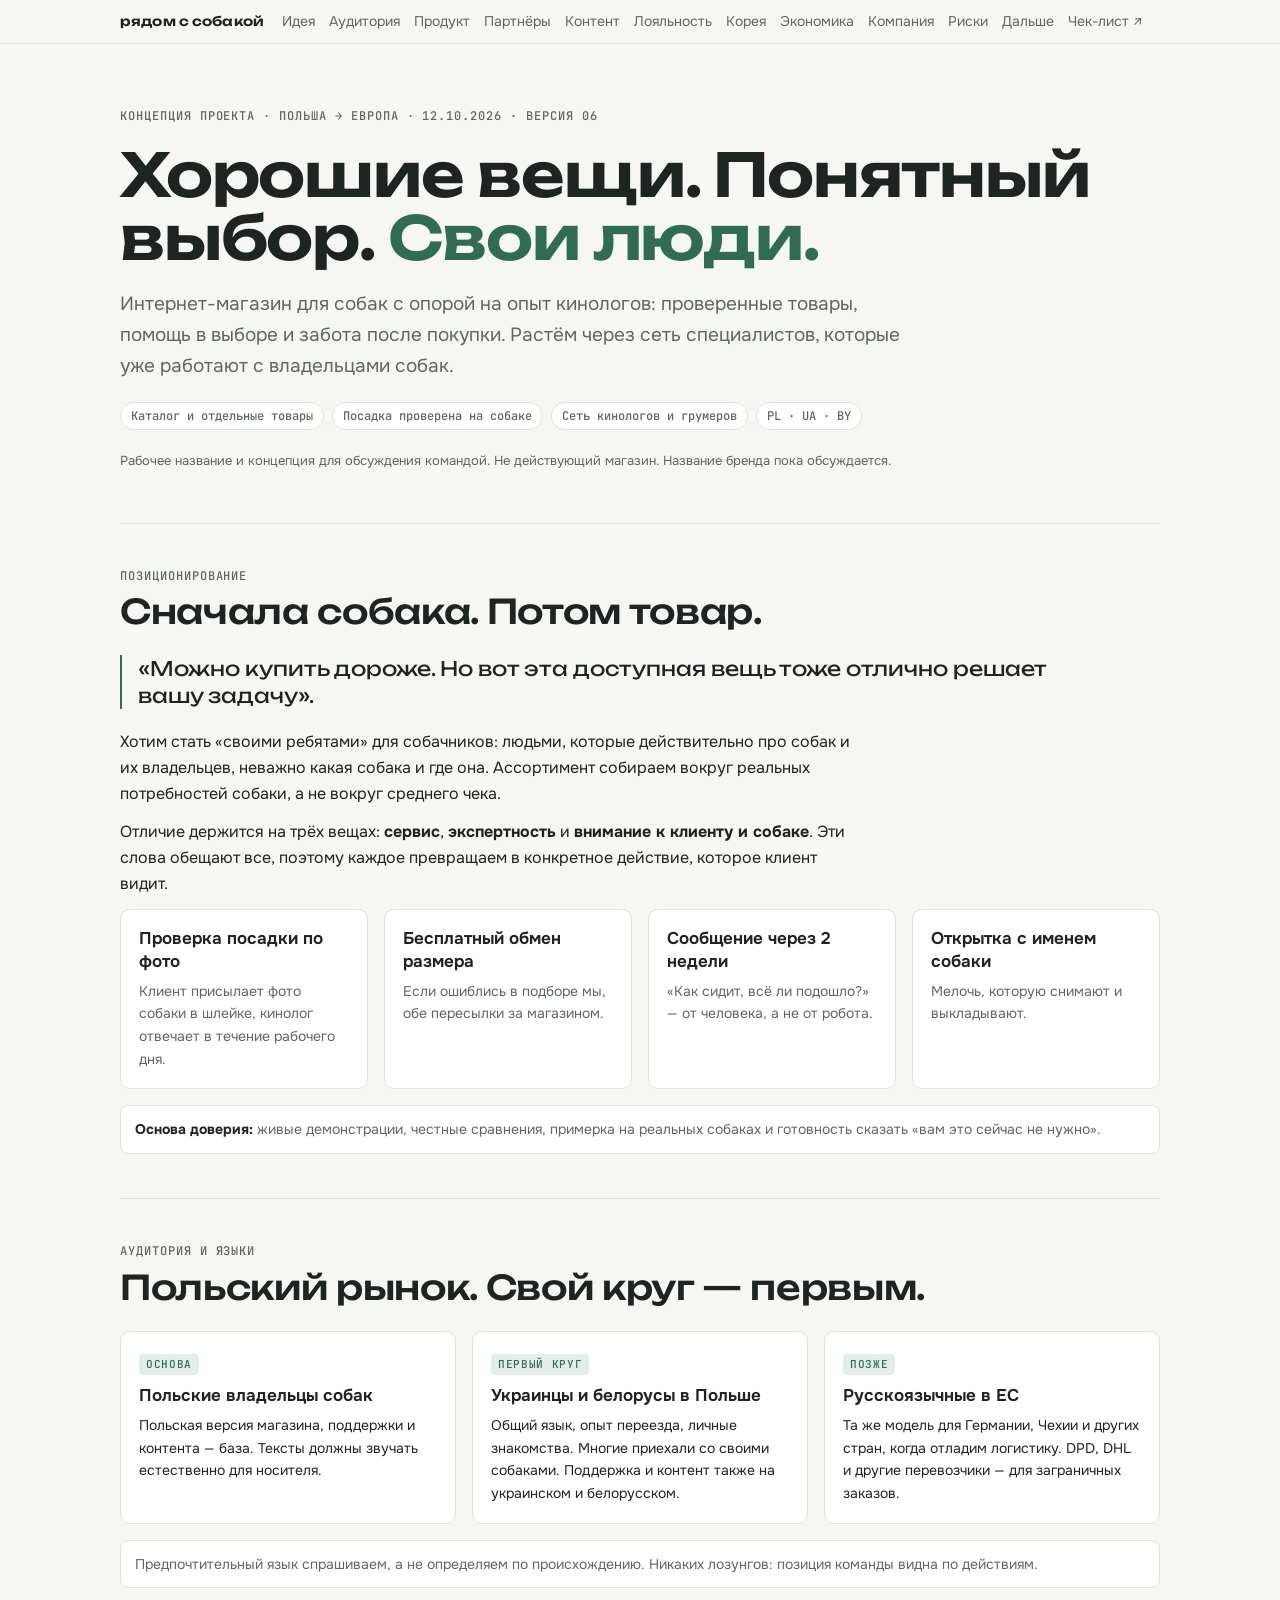
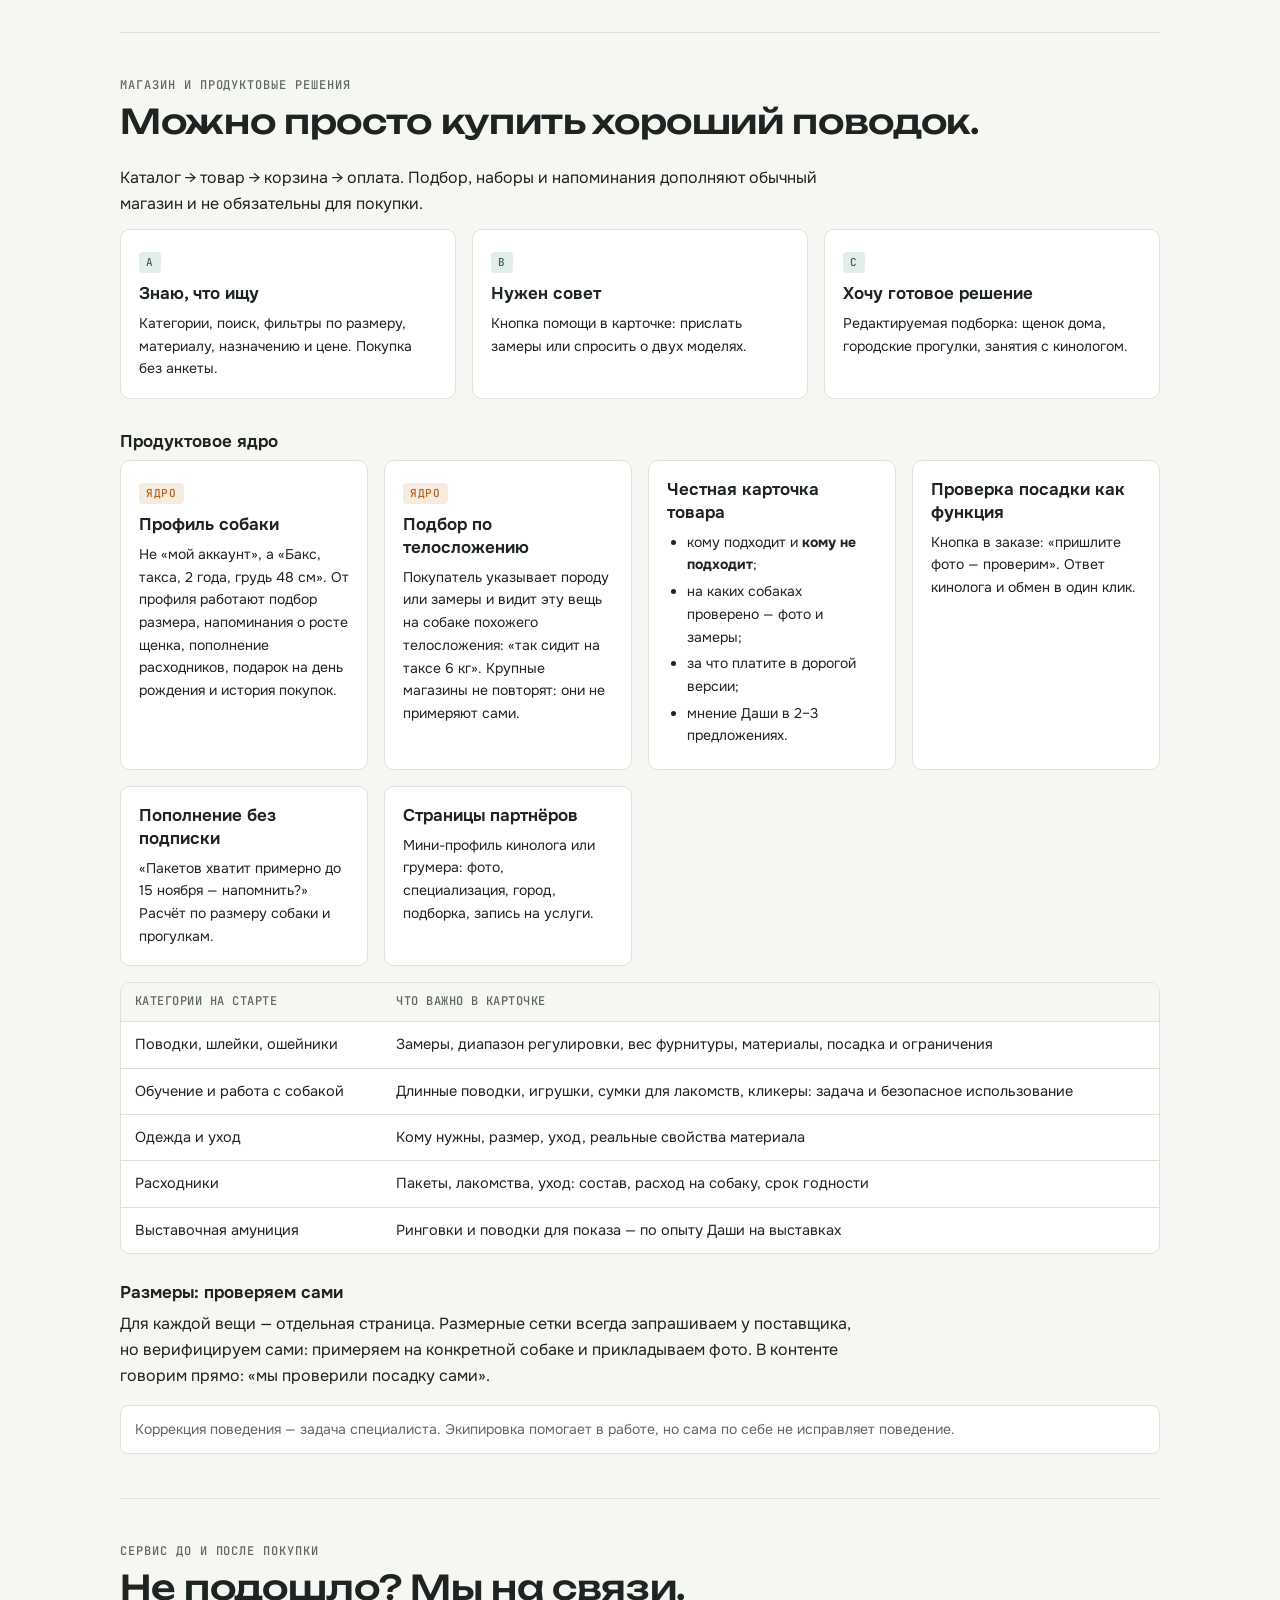
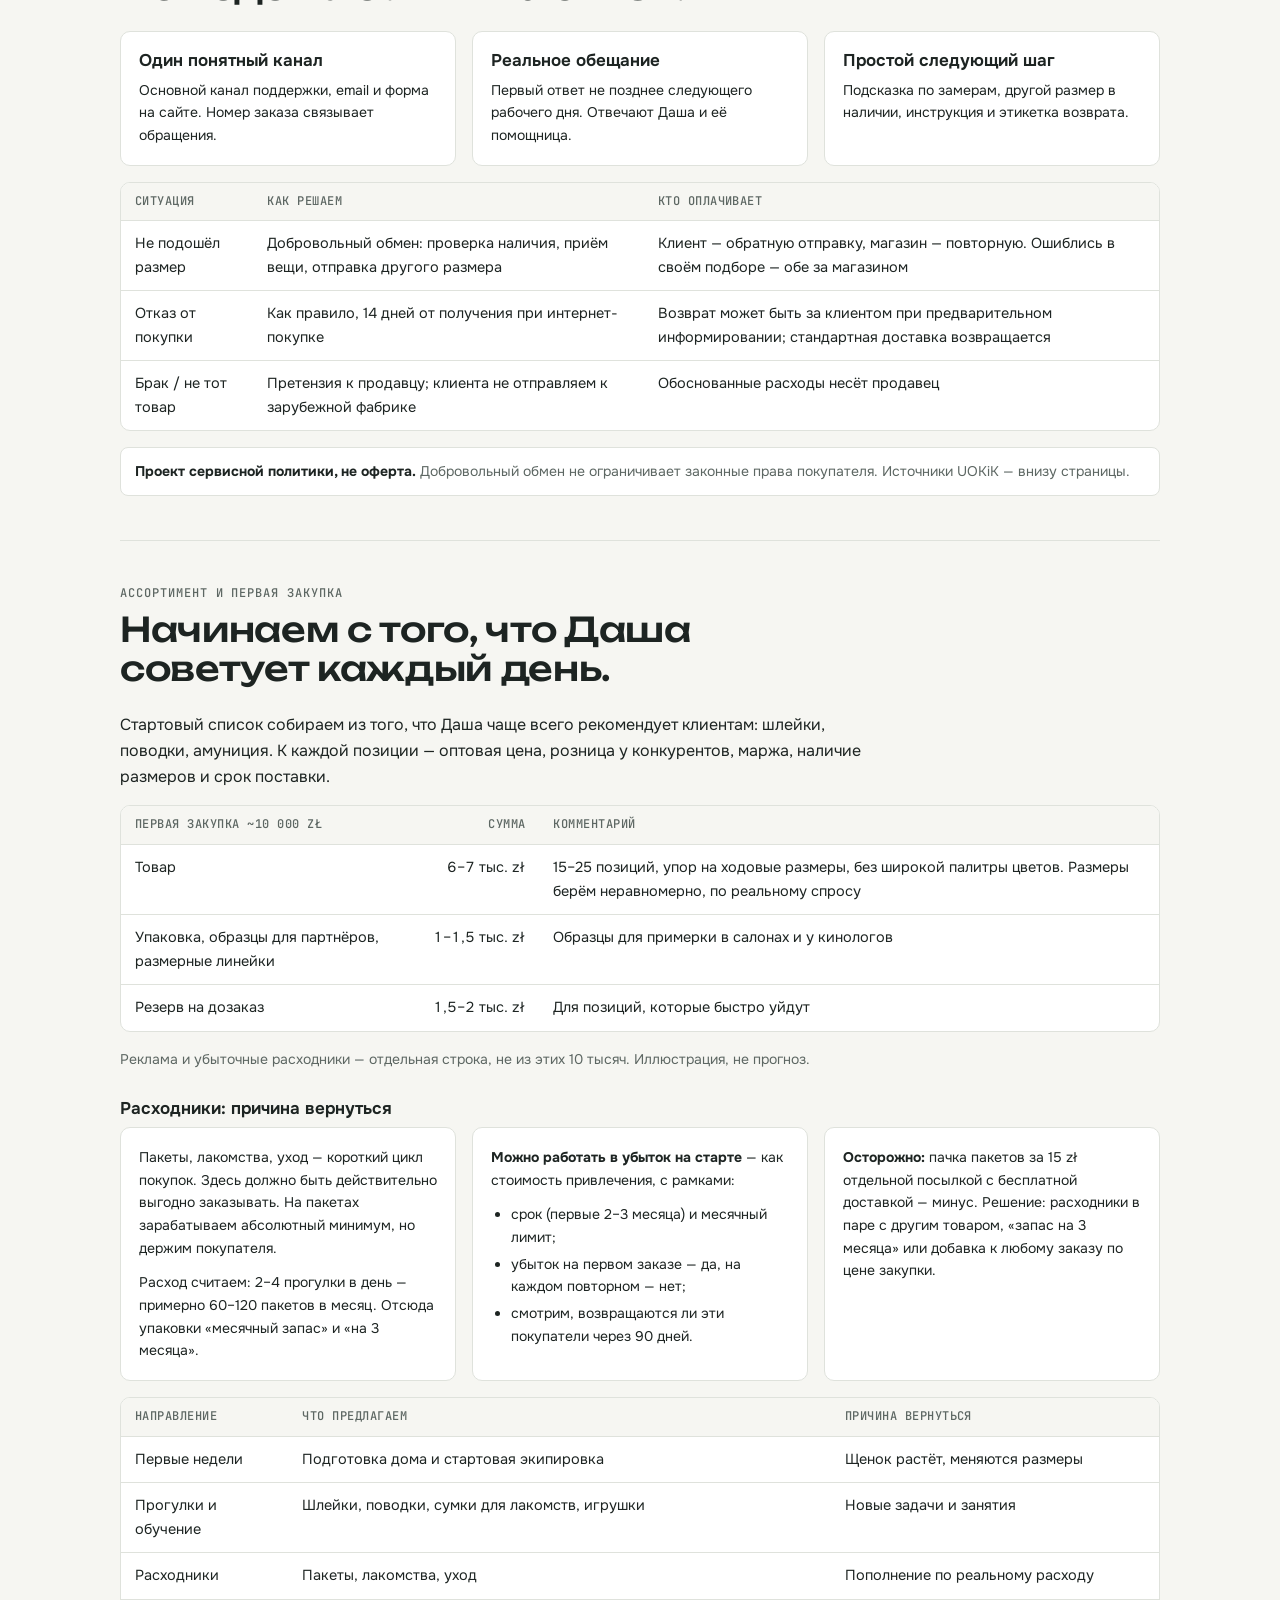
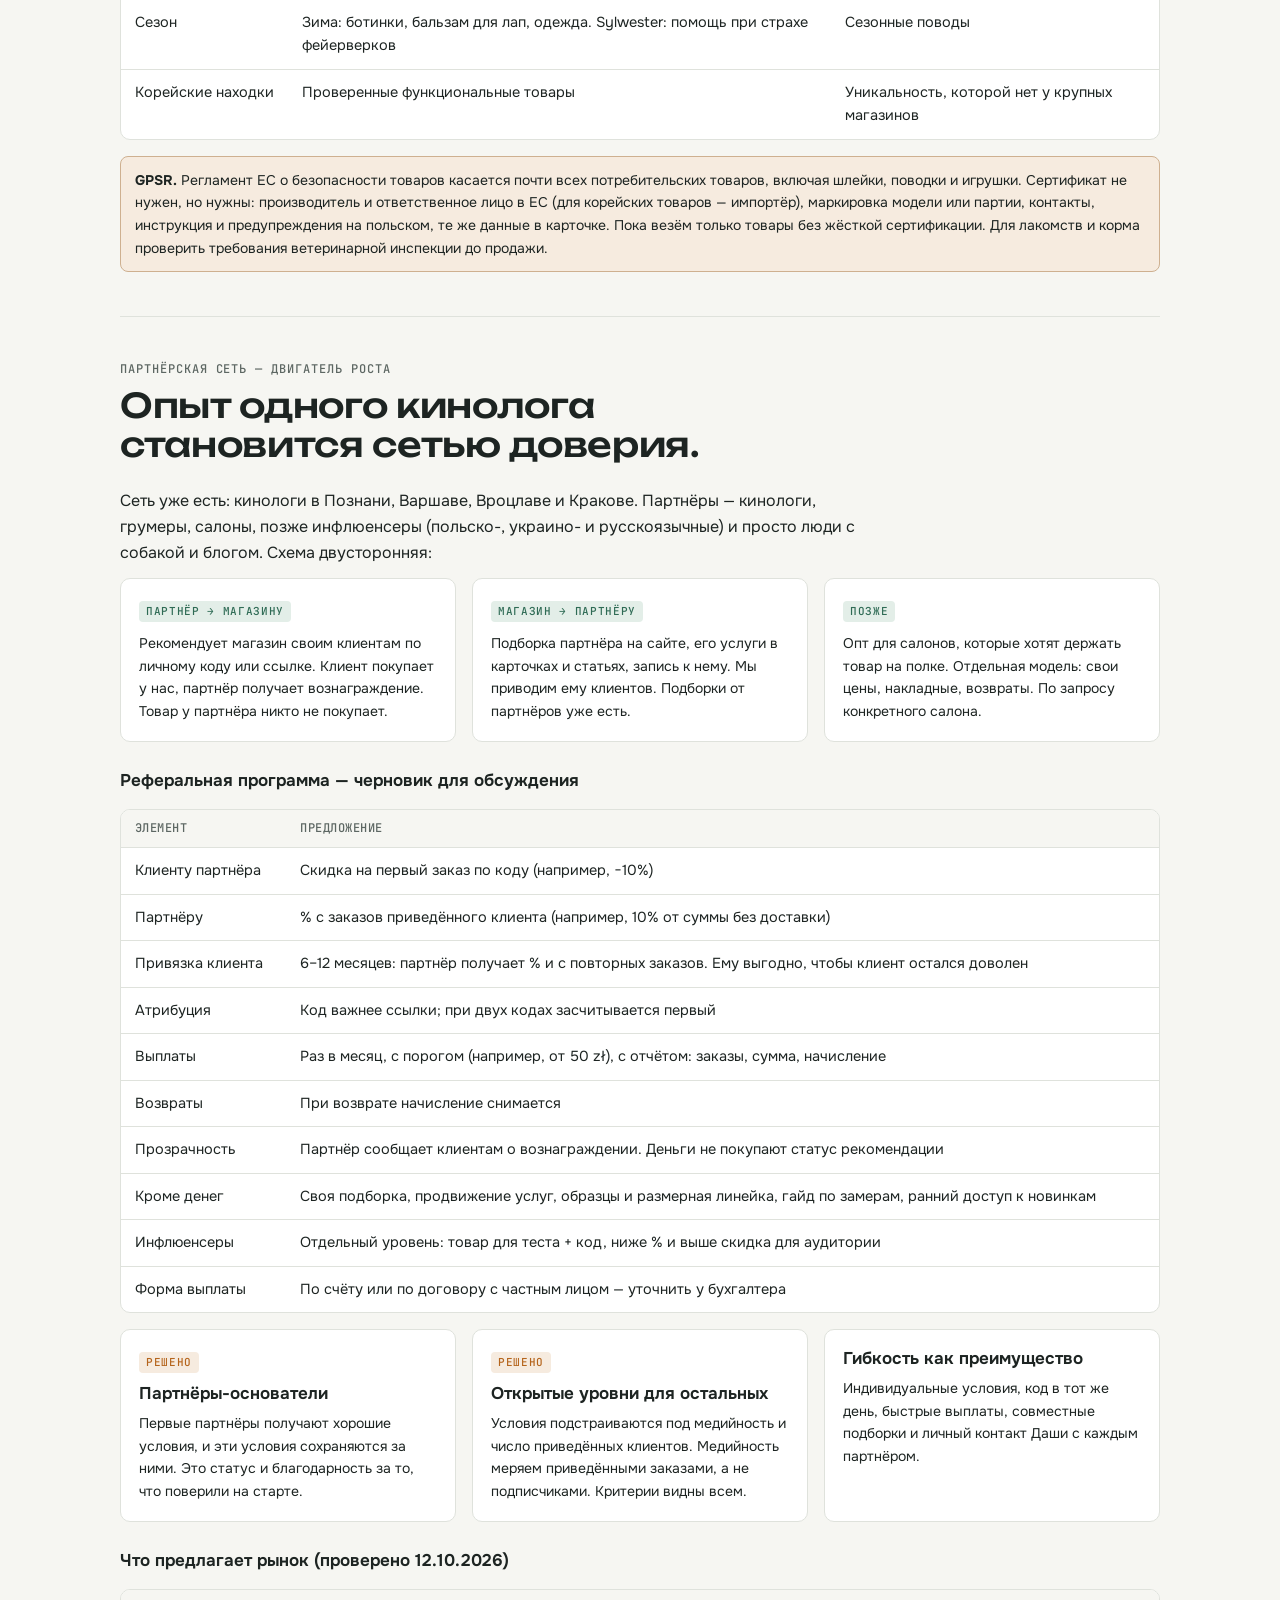
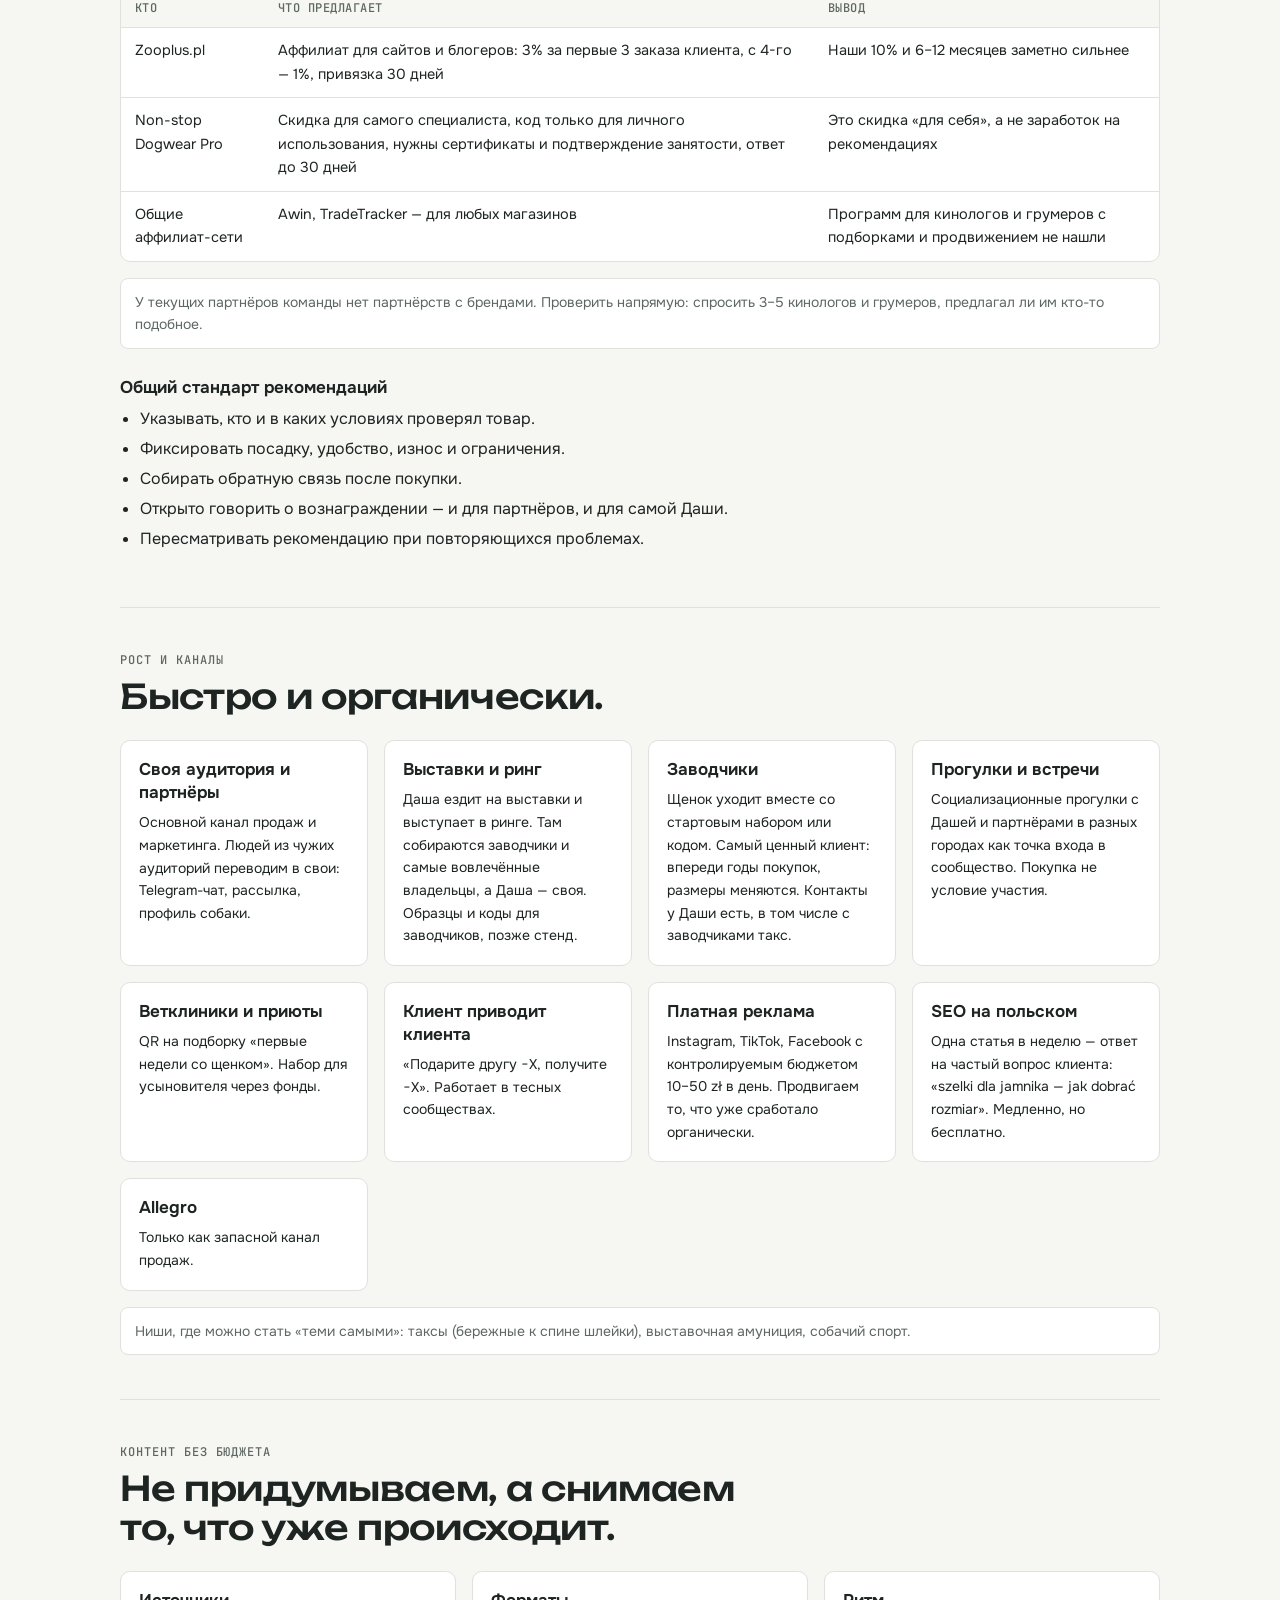
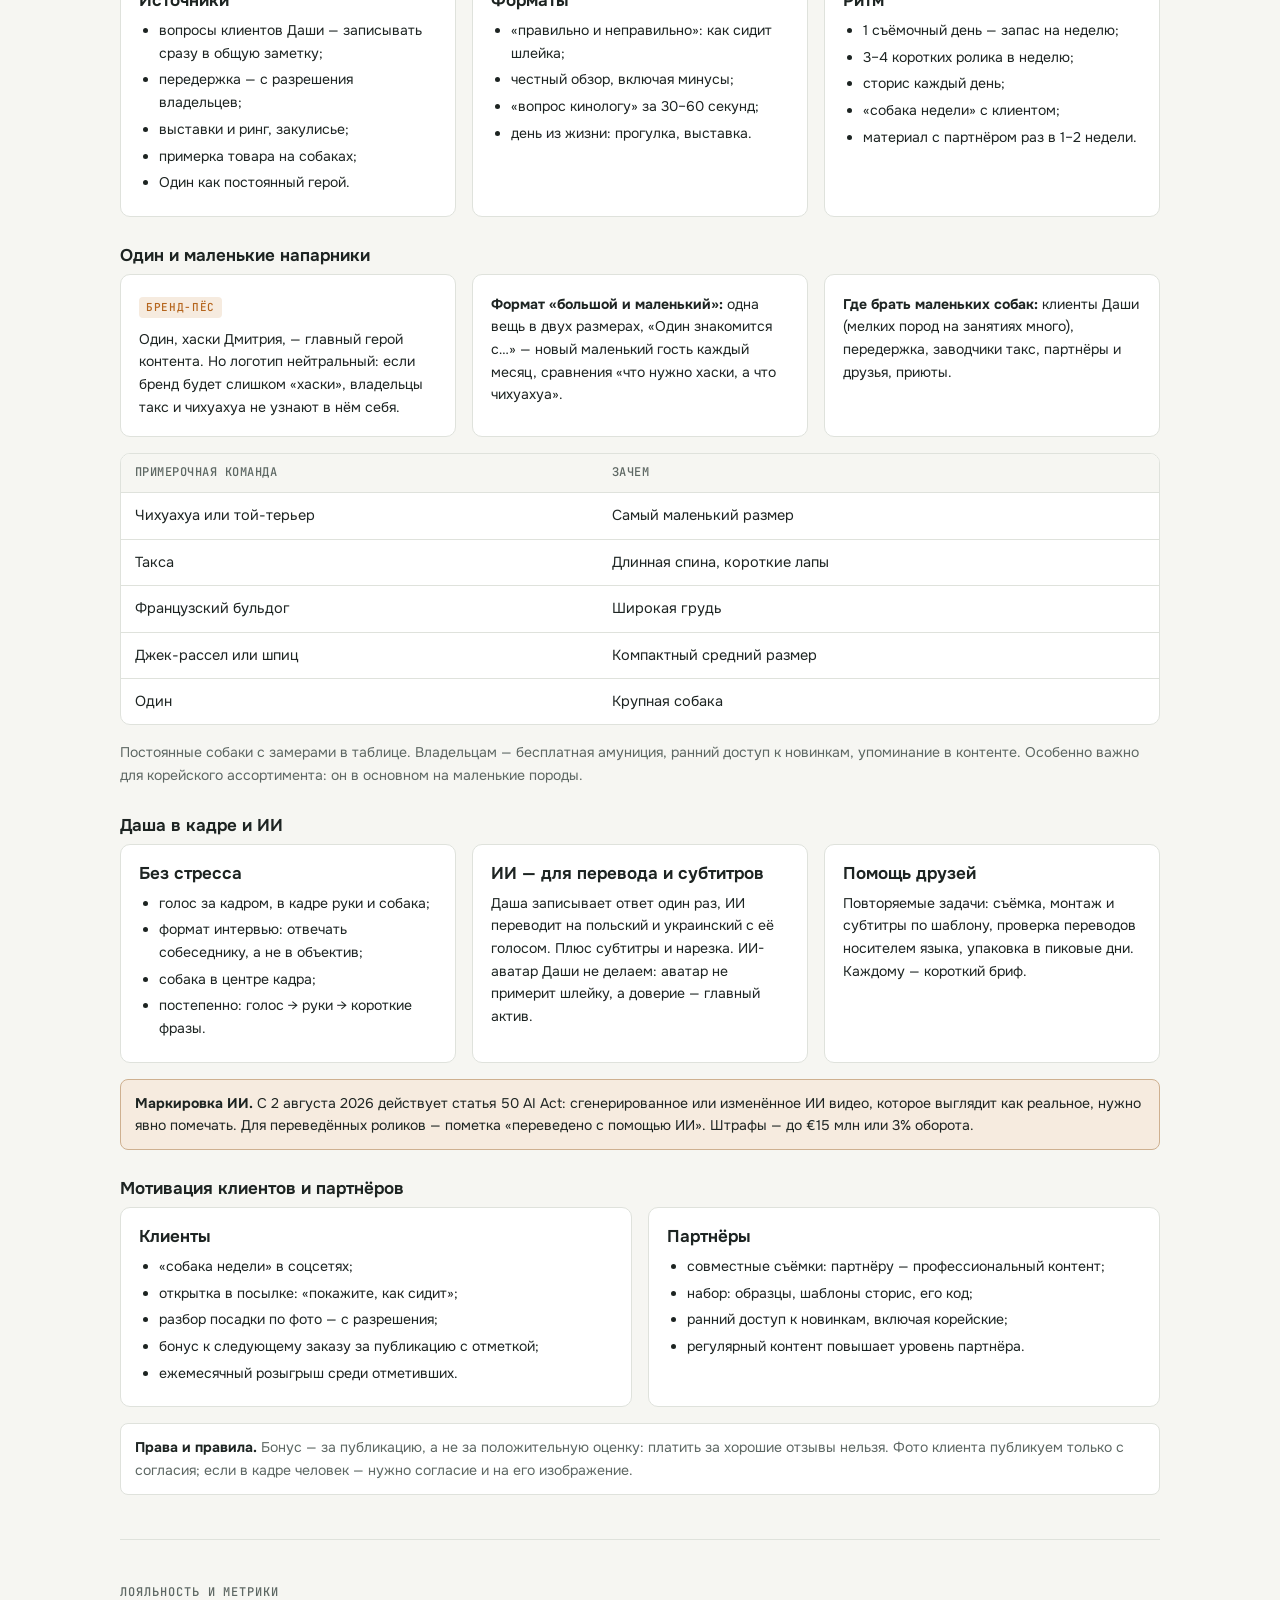
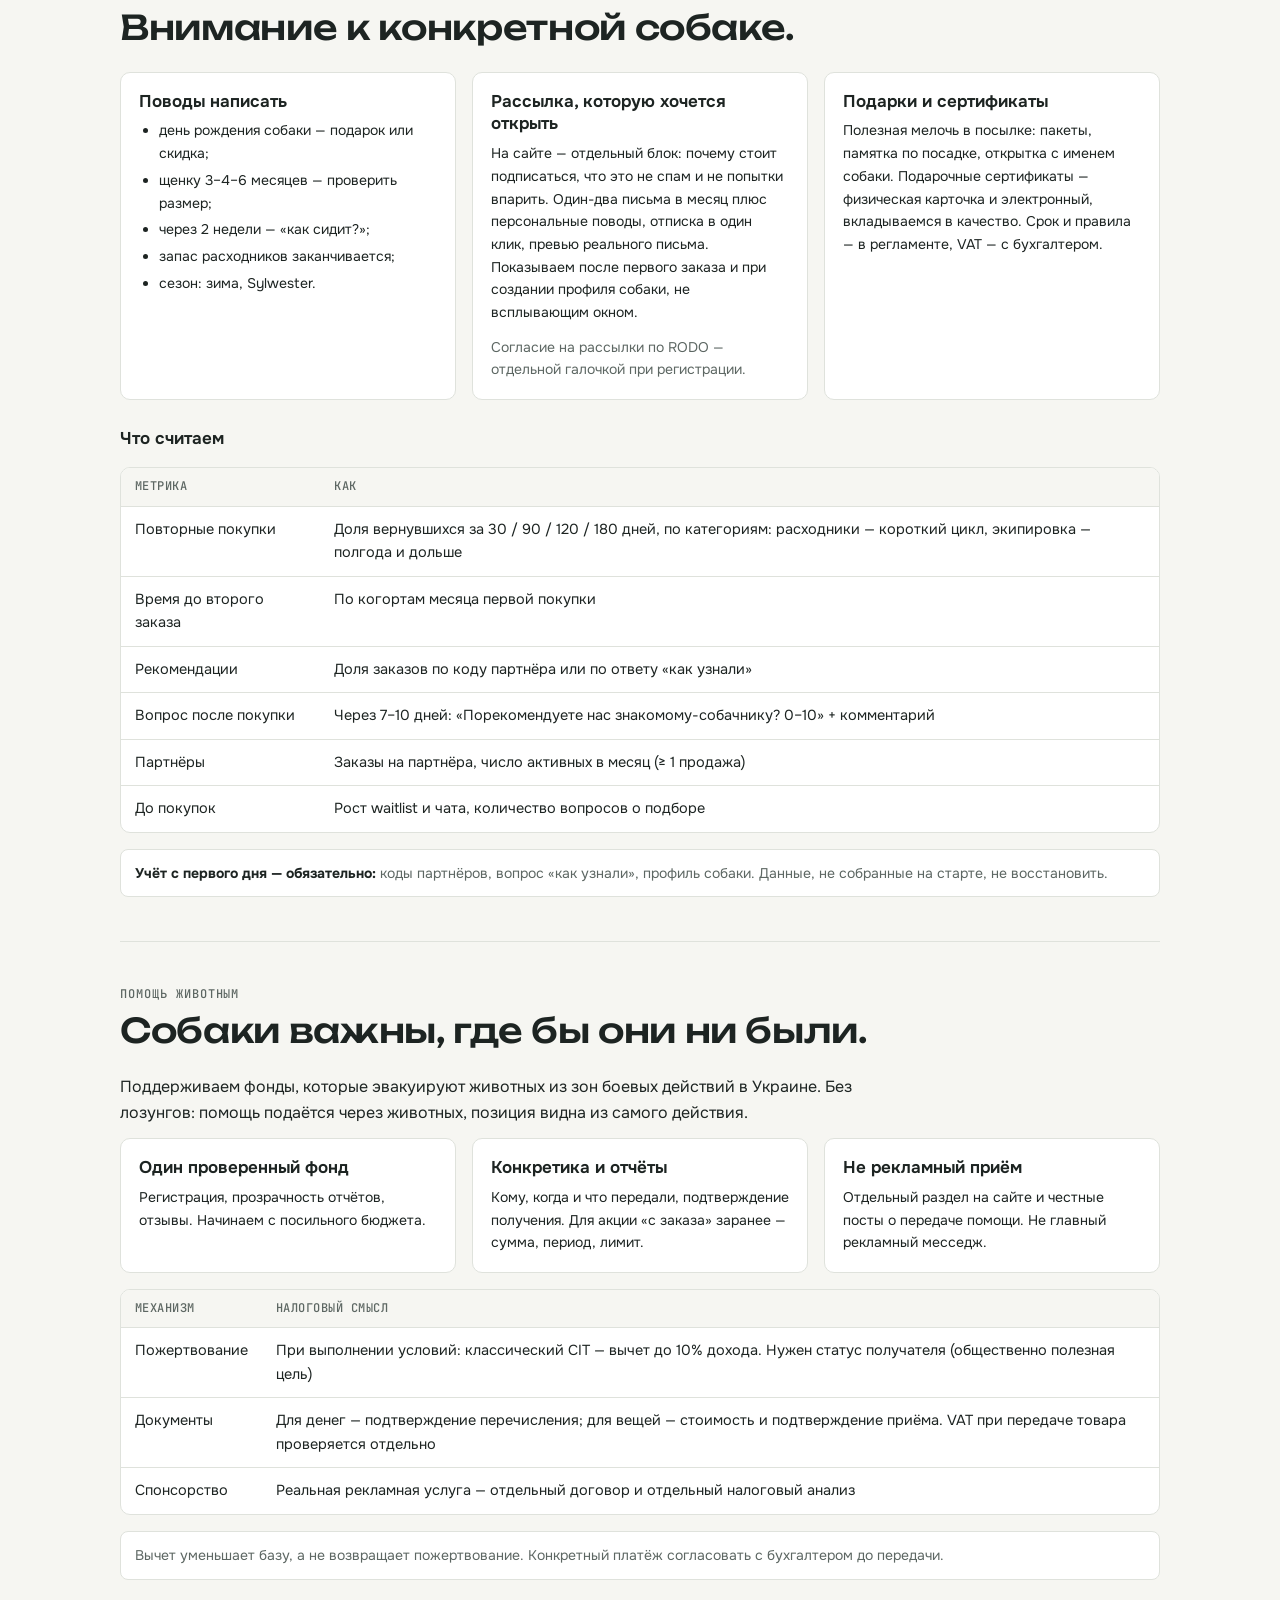
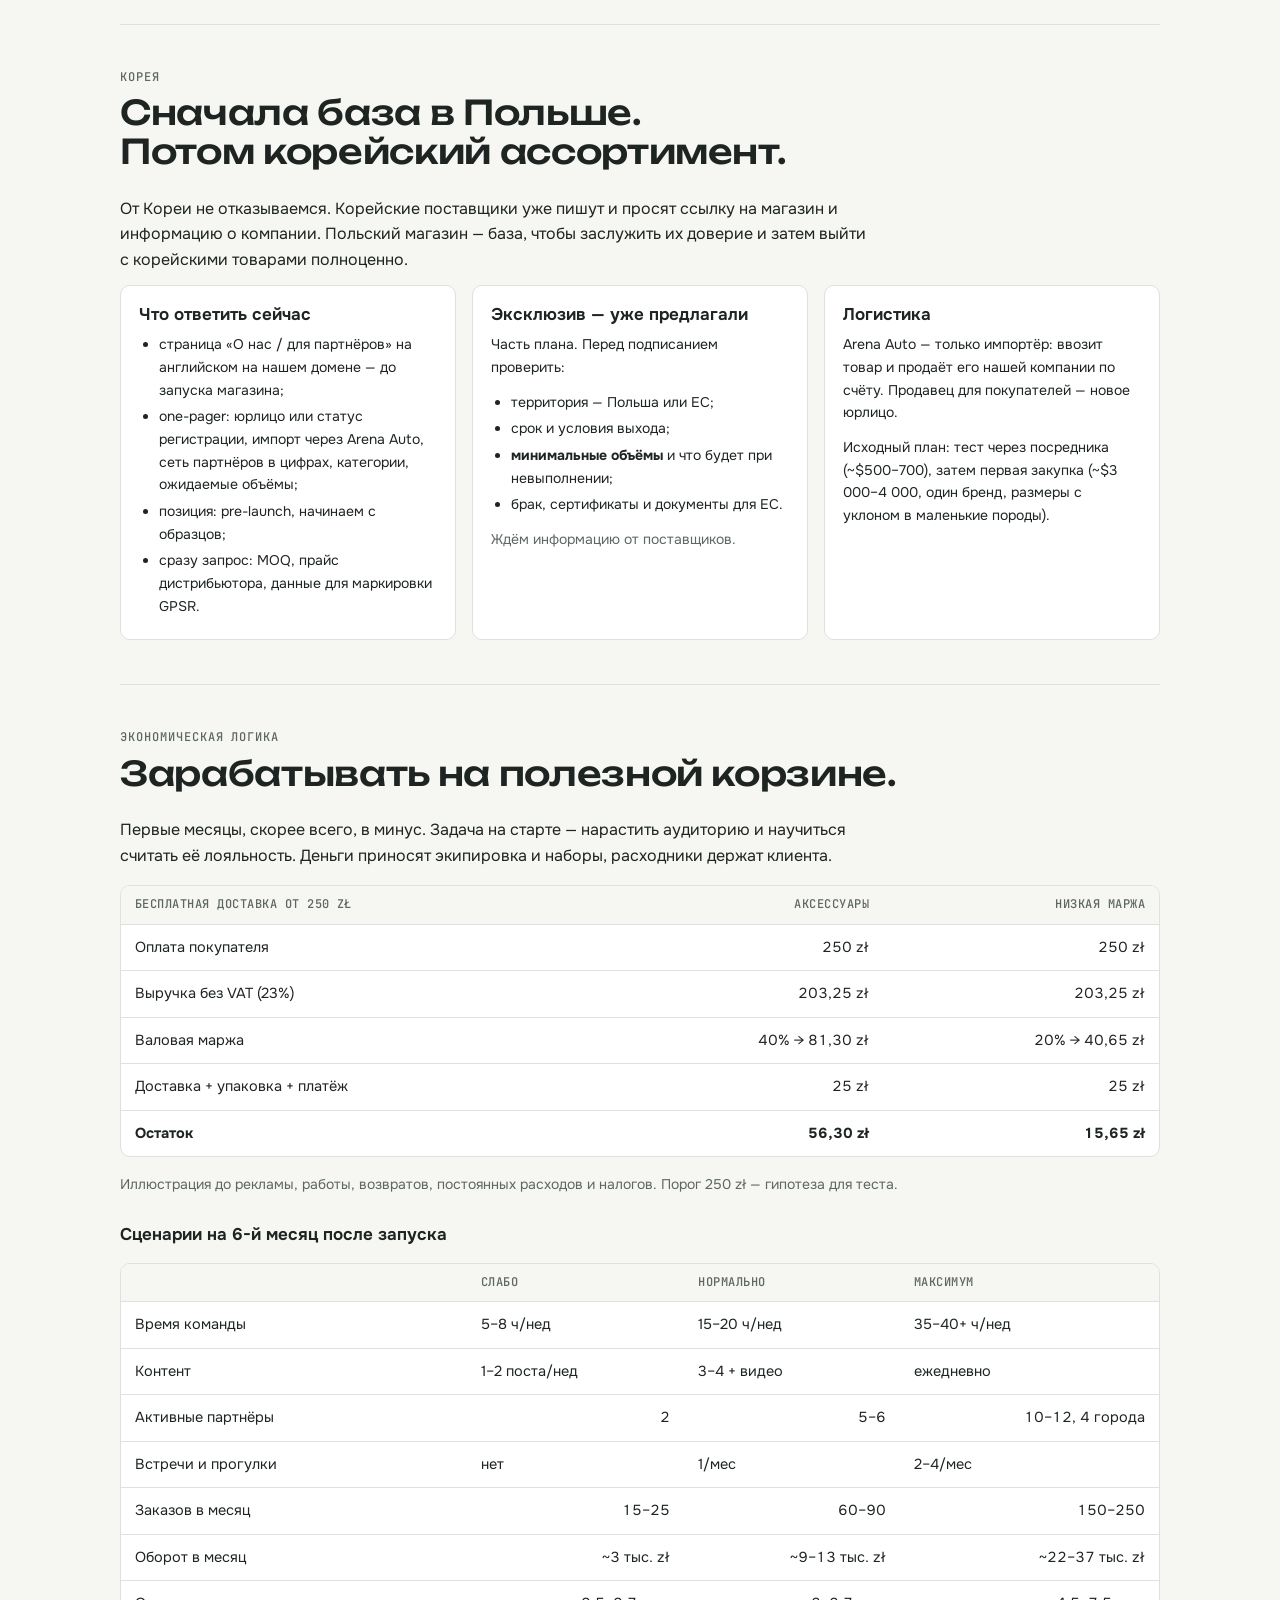
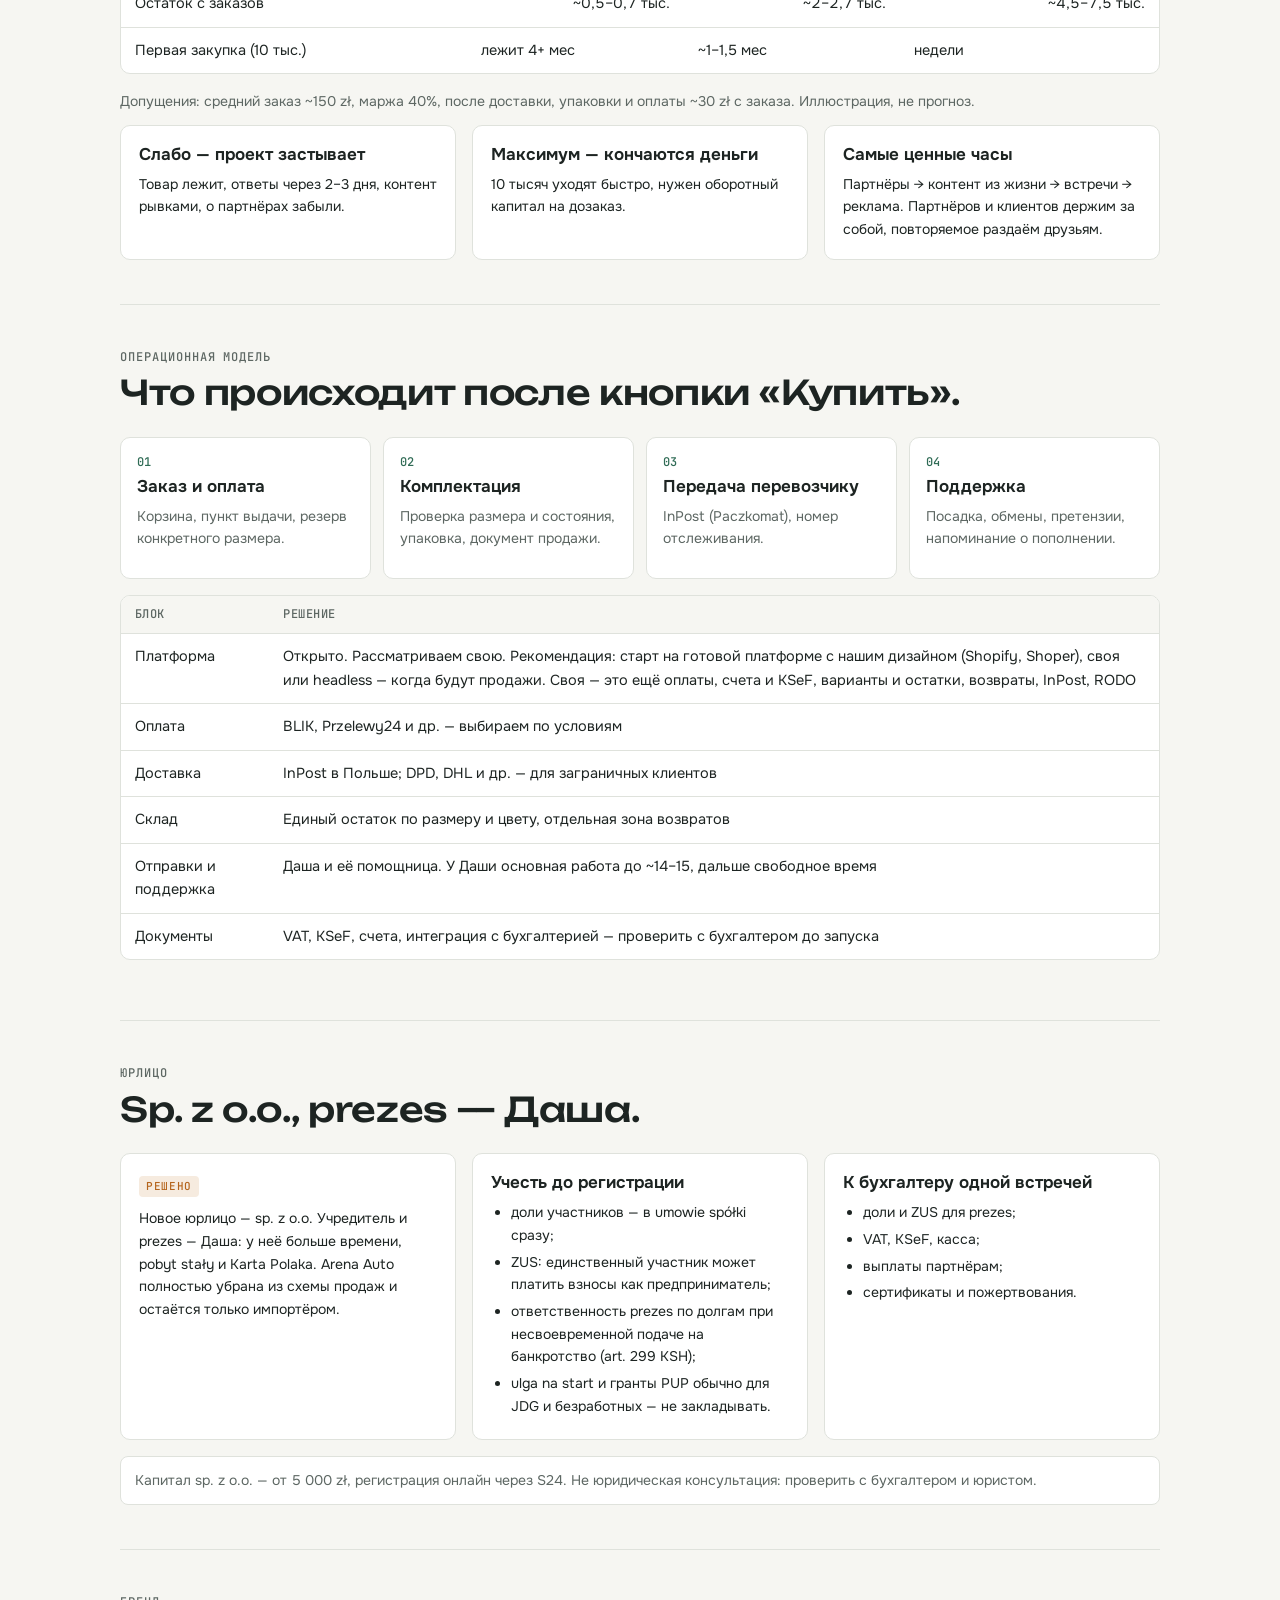
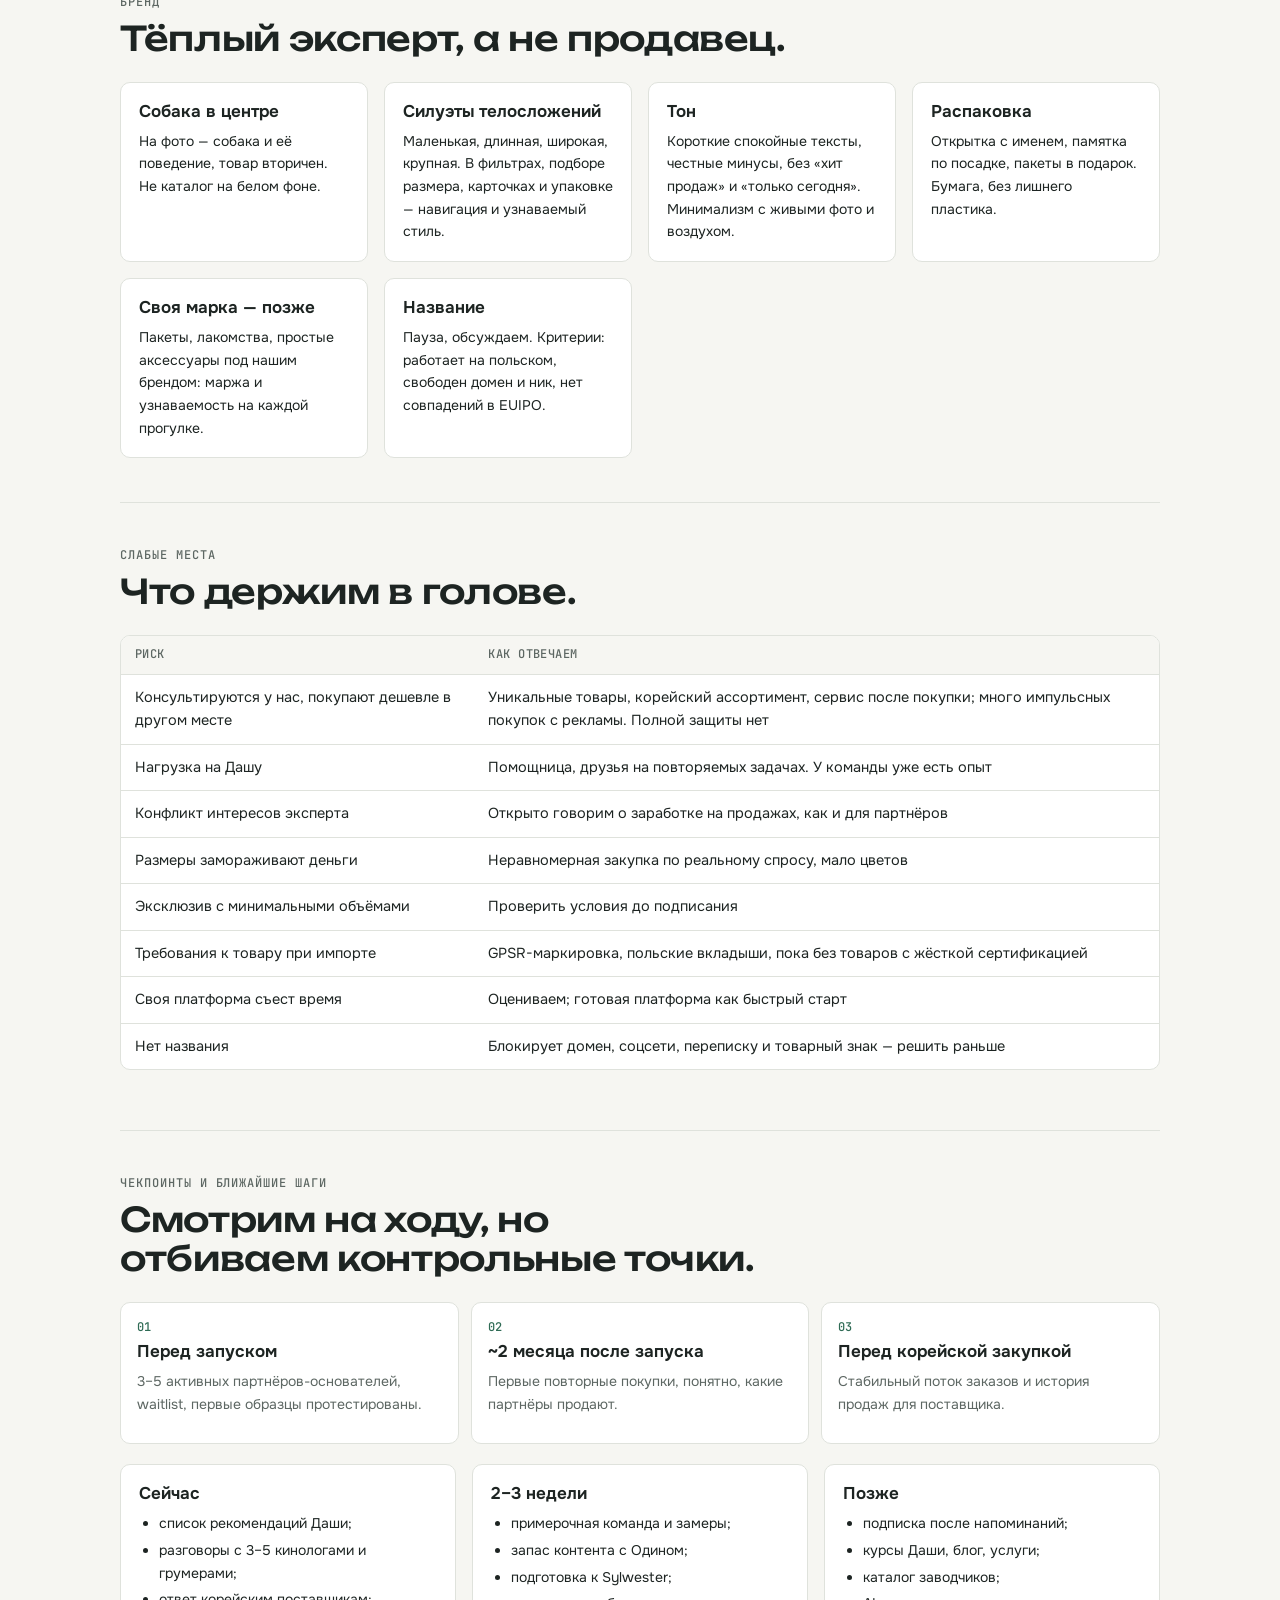
==== index.html @ f378a93e "Концепция «Рядом с собакой»: сайт и чек-лист запуска Co-Authored-By: Claude Opus 5.5 <noreply@anthro" ====
<!doctype html>
<html lang="ru">
<head>
<meta charset="utf-8">
<meta name="viewport" content="width=device-width, initial-scale=1, viewport-fit=cover">
<title>Рядом с собакой — концепция</title>
<meta name="description" content="Концепция экспертного магазина для собак: партнёрская сеть кинологов и грумеров, сервис, контент, Корея и запуск в Польше.">
<link rel="preconnect" href="https://fonts.googleapis.com">
<link rel="preconnect" href="https://fonts.gstatic.com" crossorigin>
<link rel="stylesheet" href="https://fonts.googleapis.com/css2?family=Unbounded:wght@400;500;600&family=Onest:wght@400;500;650&family=JetBrains+Mono:wght@500&display=swap">
<link rel="stylesheet" href="styles.css">
</head>
<body>

<header class="bar">
  <div class="wrap">
    <a class="brand" href="#top">рядом с собакой</a>
    <nav aria-label="Разделы">
      <a href="#idea">Идея</a>
      <a href="#audience">Аудитория</a>
      <a href="#product">Продукт</a>
      <a href="#partners">Партнёры</a>
      <a href="#content">Контент</a>
      <a href="#loyalty">Лояльность</a>
      <a href="#korea">Корея</a>
      <a href="#economics">Экономика</a>
      <a href="#org">Компания</a>
      <a href="#risks">Риски</a>
      <a href="#next">Дальше</a>
      <a href="checklist.html">Чек-лист ↗</a>
    </nav>
  </div>
</header>

<main class="wrap" id="top">

<div class="hero">
  <div class="eyebrow">Концепция проекта · Польша → Европа · 12.10.2026 · версия 06</div>
  <h1>Хорошие вещи. Понятный выбор. <em>Свои люди.</em></h1>
  <p class="lead">Интернет-магазин для собак с опорой на опыт кинологов: проверенные товары, помощь в выборе и забота после покупки. Растём через сеть специалистов, которые уже работают с владельцами собак.</p>
  <div class="chips">
    <span class="chip">Каталог и отдельные товары</span>
    <span class="chip">Посадка проверена на собаке</span>
    <span class="chip">Сеть кинологов и грумеров</span>
    <span class="chip">PL · UA · BY</span>
  </div>
  <p class="status-note">Рабочее название и концепция для обсуждения командой. Не действующий магазин. Название бренда пока обсуждается.</p>
</div>

<!-- ИДЕЯ -->
<section id="idea">
  <div class="sec-head">
    <div class="eyebrow">Позиционирование</div>
    <h2>Сначала собака. Потом товар.</h2>
  </div>
  <p class="quote">«Можно купить дороже. Но вот эта доступная вещь тоже отлично решает вашу задачу».</p>
  <div class="col">
    <p>Хотим стать «своими ребятами» для собачников: людьми, которые действительно про собак и их владельцев, неважно какая собака и где она. Ассортимент собираем вокруг реальных потребностей собаки, а не вокруг среднего чека.</p>
    <p>Отличие держится на трёх вещах: <strong>сервис</strong>, <strong>экспертность</strong> и <strong>внимание к клиенту и собаке</strong>. Эти слова обещают все, поэтому каждое превращаем в конкретное действие, которое клиент видит.</p>
  </div>
  <div class="grid">
    <div class="card"><h3>Проверка посадки по фото</h3><p class="small muted">Клиент присылает фото собаки в шлейке, кинолог отвечает в течение рабочего дня.</p></div>
    <div class="card"><h3>Бесплатный обмен размера</h3><p class="small muted">Если ошиблись в подборе мы, обе пересылки за магазином.</p></div>
    <div class="card"><h3>Сообщение через 2 недели</h3><p class="small muted">«Как сидит, всё ли подошло?» — от человека, а не от робота.</p></div>
    <div class="card"><h3>Открытка с именем собаки</h3><p class="small muted">Мелочь, которую снимают и выкладывают.</p></div>
  </div>
  <div class="note"><strong>Основа доверия:</strong> живые демонстрации, честные сравнения, примерка на реальных собаках и готовность сказать «вам это сейчас не нужно».</div>
</section>

<!-- АУДИТОРИЯ -->
<section id="audience">
  <div class="sec-head">
    <div class="eyebrow">Аудитория и языки</div>
    <h2>Польский рынок. Свой круг — первым.</h2>
  </div>
  <div class="grid">
    <div class="card">
      <span class="tag">Основа</span>
      <h3>Польские владельцы собак</h3>
      <p class="small">Польская версия магазина, поддержки и контента — база. Тексты должны звучать естественно для носителя.</p>
    </div>
    <div class="card">
      <span class="tag">Первый круг</span>
      <h3>Украинцы и белорусы в Польше</h3>
      <p class="small">Общий язык, опыт переезда, личные знакомства. Многие приехали со своими собаками. Поддержка и контент также на украинском и белорусском.</p>
    </div>
    <div class="card">
      <span class="tag">Позже</span>
      <h3>Русскоязычные в ЕС</h3>
      <p class="small">Та же модель для Германии, Чехии и других стран, когда отладим логистику. DPD, DHL и другие перевозчики — для заграничных заказов.</p>
    </div>
  </div>
  <div class="note">Предпочтительный язык спрашиваем, а не определяем по происхождению. Никаких лозунгов: позиция команды видна по действиям.</div>
</section>

<!-- ПРОДУКТ -->
<section id="product">
  <div class="sec-head">
    <div class="eyebrow">Магазин и продуктовые решения</div>
    <h2>Можно просто купить хороший поводок.</h2>
  </div>
  <div class="col">
    <p>Каталог → товар → корзина → оплата. Подбор, наборы и напоминания дополняют обычный магазин и не обязательны для покупки.</p>
  </div>
  <div class="grid">
    <div class="card"><span class="tag">A</span><h3>Знаю, что ищу</h3><p class="small">Категории, поиск, фильтры по размеру, материалу, назначению и цене. Покупка без анкеты.</p></div>
    <div class="card"><span class="tag">B</span><h3>Нужен совет</h3><p class="small">Кнопка помощи в карточке: прислать замеры или спросить о двух моделях.</p></div>
    <div class="card"><span class="tag">C</span><h3>Хочу готовое решение</h3><p class="small">Редактируемая подборка: щенок дома, городские прогулки, занятия с кинологом.</p></div>
  </div>

  <h3 style="margin-top:32px">Продуктовое ядро</h3>
  <div class="grid">
    <div class="card">
      <span class="tag new">Ядро</span>
      <h3>Профиль собаки</h3>
      <p class="small">Не «мой аккаунт», а «Бакс, такса, 2 года, грудь 48 см». От профиля работают подбор размера, напоминания о росте щенка, пополнение расходников, подарок на день рождения и история покупок.</p>
    </div>
    <div class="card">
      <span class="tag new">Ядро</span>
      <h3>Подбор по телосложению</h3>
      <p class="small">Покупатель указывает породу или замеры и видит эту вещь на собаке похожего телосложения: «так сидит на таксе 6 кг». Крупные магазины не повторят: они не примеряют сами.</p>
    </div>
    <div class="card">
      <h3>Честная карточка товара</h3>
      <ul class="small">
        <li>кому подходит и <strong>кому не подходит</strong>;</li>
        <li>на каких собаках проверено — фото и замеры;</li>
        <li>за что платите в дорогой версии;</li>
        <li>мнение Даши в 2–3 предложениях.</li>
      </ul>
    </div>
    <div class="card">
      <h3>Проверка посадки как функция</h3>
      <p class="small">Кнопка в заказе: «пришлите фото — проверим». Ответ кинолога и обмен в один клик.</p>
    </div>
    <div class="card">
      <h3>Пополнение без подписки</h3>
      <p class="small">«Пакетов хватит примерно до 15 ноября — напомнить?» Расчёт по размеру собаки и прогулкам.</p>
    </div>
    <div class="card">
      <h3>Страницы партнёров</h3>
      <p class="small">Мини-профиль кинолога или грумера: фото, специализация, город, подборка, запись на услуги.</p>
    </div>
  </div>

  <div class="table-wrap">
    <table>
      <thead><tr><th>Категории на старте</th><th>Что важно в карточке</th></tr></thead>
      <tbody>
        <tr><td>Поводки, шлейки, ошейники</td><td>Замеры, диапазон регулировки, вес фурнитуры, материалы, посадка и ограничения</td></tr>
        <tr><td>Обучение и работа с собакой</td><td>Длинные поводки, игрушки, сумки для лакомств, кликеры: задача и безопасное использование</td></tr>
        <tr><td>Одежда и уход</td><td>Кому нужны, размер, уход, реальные свойства материала</td></tr>
        <tr><td>Расходники</td><td>Пакеты, лакомства, уход: состав, расход на собаку, срок годности</td></tr>
        <tr><td>Выставочная амуниция</td><td>Ринговки и поводки для показа — по опыту Даши на выставках</td></tr>
      </tbody>
    </table>
  </div>

  <h3 style="margin-top:28px">Размеры: проверяем сами</h3>
  <div class="col">
    <p>Для каждой вещи — отдельная страница. Размерные сетки всегда запрашиваем у поставщика, но верифицируем сами: примеряем на конкретной собаке и прикладываем фото. В контенте говорим прямо: «мы проверили посадку сами».</p>
  </div>
  <div class="note">Коррекция поведения — задача специалиста. Экипировка помогает в работе, но сама по себе не исправляет поведение.</div>
</section>

<!-- СЕРВИС -->
<section id="service">
  <div class="sec-head">
    <div class="eyebrow">Сервис до и после покупки</div>
    <h2>Не подошло? Мы на связи.</h2>
  </div>
  <div class="grid">
    <div class="card"><h3>Один понятный канал</h3><p class="small">Основной канал поддержки, email и форма на сайте. Номер заказа связывает обращения.</p></div>
    <div class="card"><h3>Реальное обещание</h3><p class="small">Первый ответ не позднее следующего рабочего дня. Отвечают Даша и её помощница.</p></div>
    <div class="card"><h3>Простой следующий шаг</h3><p class="small">Подсказка по замерам, другой размер в наличии, инструкция и этикетка возврата.</p></div>
  </div>
  <div class="table-wrap">
    <table>
      <thead><tr><th>Ситуация</th><th>Как решаем</th><th>Кто оплачивает</th></tr></thead>
      <tbody>
        <tr><td>Не подошёл размер</td><td>Добровольный обмен: проверка наличия, приём вещи, отправка другого размера</td><td>Клиент — обратную отправку, магазин — повторную. Ошиблись в своём подборе — обе за магазином</td></tr>
        <tr><td>Отказ от покупки</td><td>Как правило, 14 дней от получения при интернет-покупке</td><td>Возврат может быть за клиентом при предварительном информировании; стандартная доставка возвращается</td></tr>
        <tr><td>Брак / не тот товар</td><td>Претензия к продавцу; клиента не отправляем к зарубежной фабрике</td><td>Обоснованные расходы несёт продавец</td></tr>
      </tbody>
    </table>
  </div>
  <div class="note"><strong>Проект сервисной политики, не оферта.</strong> Добровольный обмен не ограничивает законные права покупателя. Источники UOKiK — внизу страницы.</div>
</section>

<!-- АССОРТИМЕНТ -->
<section id="assortment">
  <div class="sec-head">
    <div class="eyebrow">Ассортимент и первая закупка</div>
    <h2>Начинаем с того, что Даша советует каждый день.</h2>
  </div>
  <div class="col">
    <p>Стартовый список собираем из того, что Даша чаще всего рекомендует клиентам: шлейки, поводки, амуниция. К каждой позиции — оптовая цена, розница у конкурентов, маржа, наличие размеров и срок поставки.</p>
  </div>
  <div class="table-wrap">
    <table>
      <thead><tr><th>Первая закупка ~10 000 zł</th><th class="num">Сумма</th><th>Комментарий</th></tr></thead>
      <tbody>
        <tr><td>Товар</td><td class="num">6–7 тыс. zł</td><td>15–25 позиций, упор на ходовые размеры, без широкой палитры цветов. Размеры берём неравномерно, по реальному спросу</td></tr>
        <tr><td>Упаковка, образцы для партнёров, размерные линейки</td><td class="num">1–1,5 тыс. zł</td><td>Образцы для примерки в салонах и у кинологов</td></tr>
        <tr><td>Резерв на дозаказ</td><td class="num">1,5–2 тыс. zł</td><td>Для позиций, которые быстро уйдут</td></tr>
      </tbody>
    </table>
  </div>
  <p class="small muted">Реклама и убыточные расходники — отдельная строка, не из этих 10 тысяч. Иллюстрация, не прогноз.</p>

  <h3 style="margin-top:28px">Расходники: причина вернуться</h3>
  <div class="grid">
    <div class="card">
      <p class="small">Пакеты, лакомства, уход — короткий цикл покупок. Здесь должно быть действительно выгодно заказывать. На пакетах зарабатываем абсолютный минимум, но держим покупателя.</p>
      <p class="small">Расход считаем: 2–4 прогулки в день — примерно 60–120 пакетов в месяц. Отсюда упаковки «месячный запас» и «на 3 месяца».</p>
    </div>
    <div class="card">
      <p class="small"><strong>Можно работать в убыток на старте</strong> — как стоимость привлечения, с рамками:</p>
      <ul class="small">
        <li>срок (первые 2–3 месяца) и месячный лимит;</li>
        <li>убыток на первом заказе — да, на каждом повторном — нет;</li>
        <li>смотрим, возвращаются ли эти покупатели через 90 дней.</li>
      </ul>
    </div>
    <div class="card">
      <p class="small"><strong>Осторожно:</strong> пачка пакетов за 15 zł отдельной посылкой с бесплатной доставкой — минус. Решение: расходники в паре с другим товаром, «запас на 3 месяца» или добавка к любому заказу по цене закупки.</p>
    </div>
  </div>

  <div class="table-wrap">
    <table>
      <thead><tr><th>Направление</th><th>Что предлагаем</th><th>Причина вернуться</th></tr></thead>
      <tbody>
        <tr><td>Первые недели</td><td>Подготовка дома и стартовая экипировка</td><td>Щенок растёт, меняются размеры</td></tr>
        <tr><td>Прогулки и обучение</td><td>Шлейки, поводки, сумки для лакомств, игрушки</td><td>Новые задачи и занятия</td></tr>
        <tr><td>Расходники</td><td>Пакеты, лакомства, уход</td><td>Пополнение по реальному расходу</td></tr>
        <tr><td>Сезон</td><td>Зима: ботинки, бальзам для лап, одежда. Sylwester: помощь при страхе фейерверков</td><td>Сезонные поводы</td></tr>
        <tr><td>Корейские находки</td><td>Проверенные функциональные товары</td><td>Уникальность, которой нет у крупных магазинов</td></tr>
      </tbody>
    </table>
  </div>
  <div class="note verify"><strong>GPSR.</strong> Регламент ЕС о безопасности товаров касается почти всех потребительских товаров, включая шлейки, поводки и игрушки. Сертификат не нужен, но нужны: производитель и ответственное лицо в ЕС (для корейских товаров — импортёр), маркировка модели или партии, контакты, инструкция и предупреждения на польском, те же данные в карточке. Пока везём только товары без жёсткой сертификации. Для лакомств и корма проверить требования ветеринарной инспекции до продажи.</div>
</section>

<!-- ПАРТНЁРЫ -->
<section id="partners">
  <div class="sec-head">
    <div class="eyebrow">Партнёрская сеть — двигатель роста</div>
    <h2>Опыт одного кинолога становится сетью доверия.</h2>
  </div>
  <div class="col">
    <p>Сеть уже есть: кинологи в Познани, Варшаве, Вроцлаве и Кракове. Партнёры — кинологи, грумеры, салоны, позже инфлюенсеры (польско-, украино- и русскоязычные) и просто люди с собакой и блогом. Схема двусторонняя:</p>
  </div>
  <div class="grid">
    <div class="card"><span class="tag">Партнёр → магазину</span><p class="small">Рекомендует магазин своим клиентам по личному коду или ссылке. Клиент покупает у нас, партнёр получает вознаграждение. Товар у партнёра никто не покупает.</p></div>
    <div class="card"><span class="tag">Магазин → партнёру</span><p class="small">Подборка партнёра на сайте, его услуги в карточках и статьях, запись к нему. Мы приводим ему клиентов. Подборки от партнёров уже есть.</p></div>
    <div class="card"><span class="tag">Позже</span><p class="small">Опт для салонов, которые хотят держать товар на полке. Отдельная модель: свои цены, накладные, возвраты. По запросу конкретного салона.</p></div>
  </div>

  <h3 style="margin-top:28px">Реферальная программа — черновик для обсуждения</h3>
  <div class="table-wrap">
    <table>
      <thead><tr><th>Элемент</th><th>Предложение</th></tr></thead>
      <tbody>
        <tr><td>Клиенту партнёра</td><td>Скидка на первый заказ по коду (например, −10%)</td></tr>
        <tr><td>Партнёру</td><td>% с заказов приведённого клиента (например, 10% от суммы без доставки)</td></tr>
        <tr><td>Привязка клиента</td><td>6–12 месяцев: партнёр получает % и с повторных заказов. Ему выгодно, чтобы клиент остался доволен</td></tr>
        <tr><td>Атрибуция</td><td>Код важнее ссылки; при двух кодах засчитывается первый</td></tr>
        <tr><td>Выплаты</td><td>Раз в месяц, с порогом (например, от 50 zł), с отчётом: заказы, сумма, начисление</td></tr>
        <tr><td>Возвраты</td><td>При возврате начисление снимается</td></tr>
        <tr><td>Прозрачность</td><td>Партнёр сообщает клиентам о вознаграждении. Деньги не покупают статус рекомендации</td></tr>
        <tr><td>Кроме денег</td><td>Своя подборка, продвижение услуг, образцы и размерная линейка, гайд по замерам, ранний доступ к новинкам</td></tr>
        <tr><td>Инфлюенсеры</td><td>Отдельный уровень: товар для теста + код, ниже % и выше скидка для аудитории</td></tr>
        <tr><td>Форма выплаты</td><td>По счёту или по договору с частным лицом — уточнить у бухгалтера</td></tr>
      </tbody>
    </table>
  </div>

  <div class="grid">
    <div class="card">
      <span class="tag new">Решено</span>
      <h3>Партнёры-основатели</h3>
      <p class="small">Первые партнёры получают хорошие условия, и эти условия сохраняются за ними. Это статус и благодарность за то, что поверили на старте.</p>
    </div>
    <div class="card">
      <span class="tag new">Решено</span>
      <h3>Открытые уровни для остальных</h3>
      <p class="small">Условия подстраиваются под медийность и число приведённых клиентов. Медийность меряем приведёнными заказами, а не подписчиками. Критерии видны всем.</p>
    </div>
    <div class="card">
      <h3>Гибкость как преимущество</h3>
      <p class="small">Индивидуальные условия, код в тот же день, быстрые выплаты, совместные подборки и личный контакт Даши с каждым партнёром.</p>
    </div>
  </div>

  <h3 style="margin-top:28px">Что предлагает рынок (проверено 12.10.2026)</h3>
  <div class="table-wrap">
    <table>
      <thead><tr><th>Кто</th><th>Что предлагает</th><th>Вывод</th></tr></thead>
      <tbody>
        <tr><td>Zooplus.pl</td><td>Аффилиат для сайтов и блогеров: 3% за первые 3 заказа клиента, с 4-го — 1%, привязка 30 дней</td><td>Наши 10% и 6–12 месяцев заметно сильнее</td></tr>
        <tr><td>Non-stop Dogwear Pro</td><td>Скидка для самого специалиста, код только для личного использования, нужны сертификаты и подтверждение занятости, ответ до 30 дней</td><td>Это скидка «для себя», а не заработок на рекомендациях</td></tr>
        <tr><td>Общие аффилиат-сети</td><td>Awin, TradeTracker — для любых магазинов</td><td>Программ для кинологов и грумеров с подборками и продвижением не нашли</td></tr>
      </tbody>
    </table>
  </div>
  <div class="note">У текущих партнёров команды нет партнёрств с брендами. Проверить напрямую: спросить 3–5 кинологов и грумеров, предлагал ли им кто-то подобное.</div>

  <h3 style="margin-top:28px">Общий стандарт рекомендаций</h3>
  <ul class="col">
    <li>Указывать, кто и в каких условиях проверял товар.</li>
    <li>Фиксировать посадку, удобство, износ и ограничения.</li>
    <li>Собирать обратную связь после покупки.</li>
    <li>Открыто говорить о вознаграждении — и для партнёров, и для самой Даши.</li>
    <li>Пересматривать рекомендацию при повторяющихся проблемах.</li>
  </ul>
</section>

<!-- РОСТ -->
<section id="growth">
  <div class="sec-head">
    <div class="eyebrow">Рост и каналы</div>
    <h2>Быстро и органически.</h2>
  </div>
  <div class="grid">
    <div class="card"><h3>Своя аудитория и партнёры</h3><p class="small">Основной канал продаж и маркетинга. Людей из чужих аудиторий переводим в свои: Telegram-чат, рассылка, профиль собаки.</p></div>
    <div class="card"><h3>Выставки и ринг</h3><p class="small">Даша ездит на выставки и выступает в ринге. Там собираются заводчики и самые вовлечённые владельцы, а Даша — своя. Образцы и коды для заводчиков, позже стенд.</p></div>
    <div class="card"><h3>Заводчики</h3><p class="small">Щенок уходит вместе со стартовым набором или кодом. Самый ценный клиент: впереди годы покупок, размеры меняются. Контакты у Даши есть, в том числе с заводчиками такс.</p></div>
    <div class="card"><h3>Прогулки и встречи</h3><p class="small">Социализационные прогулки с Дашей и партнёрами в разных городах как точка входа в сообщество. Покупка не условие участия.</p></div>
    <div class="card"><h3>Ветклиники и приюты</h3><p class="small">QR на подборку «первые недели со щенком». Набор для усыновителя через фонды.</p></div>
    <div class="card"><h3>Клиент приводит клиента</h3><p class="small">«Подарите другу −X, получите −X». Работает в тесных сообществах.</p></div>
    <div class="card"><h3>Платная реклама</h3><p class="small">Instagram, TikTok, Facebook с контролируемым бюджетом 10–50 zł в день. Продвигаем то, что уже сработало органически.</p></div>
    <div class="card"><h3>SEO на польском</h3><p class="small">Одна статья в неделю — ответ на частый вопрос клиента: «szelki dla jamnika — jak dobrać rozmiar». Медленно, но бесплатно.</p></div>
    <div class="card"><h3>Allegro</h3><p class="small">Только как запасной канал продаж.</p></div>
  </div>
  <div class="note">Ниши, где можно стать «теми самыми»: таксы (бережные к спине шлейки), выставочная амуниция, собачий спорт.</div>
</section>

<!-- КОНТЕНТ -->
<section id="content">
  <div class="sec-head">
    <div class="eyebrow">Контент без бюджета</div>
    <h2>Не придумываем, а снимаем то, что уже происходит.</h2>
  </div>
  <div class="grid">
    <div class="card">
      <h3>Источники</h3>
      <ul class="small">
        <li>вопросы клиентов Даши — записывать сразу в общую заметку;</li>
        <li>передержка — с разрешения владельцев;</li>
        <li>выставки и ринг, закулисье;</li>
        <li>примерка товара на собаках;</li>
        <li>Один как постоянный герой.</li>
      </ul>
    </div>
    <div class="card">
      <h3>Форматы</h3>
      <ul class="small">
        <li>«правильно и неправильно»: как сидит шлейка;</li>
        <li>честный обзор, включая минусы;</li>
        <li>«вопрос кинологу» за 30–60 секунд;</li>
        <li>день из жизни: прогулка, выставка.</li>
      </ul>
    </div>
    <div class="card">
      <h3>Ритм</h3>
      <ul class="small">
        <li>1 съёмочный день — запас на неделю;</li>
        <li>3–4 коротких ролика в неделю;</li>
        <li>сторис каждый день;</li>
        <li>«собака недели» с клиентом;</li>
        <li>материал с партнёром раз в 1–2 недели.</li>
      </ul>
    </div>
  </div>

  <h3 style="margin-top:28px">Один и маленькие напарники</h3>
  <div class="grid">
    <div class="card">
      <span class="tag new">Бренд-пёс</span>
      <p class="small">Один, хаски Дмитрия, — главный герой контента. Но логотип нейтральный: если бренд будет слишком «хаски», владельцы такс и чихуахуа не узнают в нём себя.</p>
    </div>
    <div class="card">
      <p class="small"><strong>Формат «большой и маленький»:</strong> одна вещь в двух размерах, «Один знакомится с…» — новый маленький гость каждый месяц, сравнения «что нужно хаски, а что чихуахуа».</p>
    </div>
    <div class="card">
      <p class="small"><strong>Где брать маленьких собак:</strong> клиенты Даши (мелких пород на занятиях много), передержка, заводчики такс, партнёры и друзья, приюты.</p>
    </div>
  </div>

  <div class="table-wrap">
    <table>
      <thead><tr><th>Примерочная команда</th><th>Зачем</th></tr></thead>
      <tbody>
        <tr><td>Чихуахуа или той-терьер</td><td>Самый маленький размер</td></tr>
        <tr><td>Такса</td><td>Длинная спина, короткие лапы</td></tr>
        <tr><td>Французский бульдог</td><td>Широкая грудь</td></tr>
        <tr><td>Джек-рассел или шпиц</td><td>Компактный средний размер</td></tr>
        <tr><td>Один</td><td>Крупная собака</td></tr>
      </tbody>
    </table>
  </div>
  <p class="small muted">Постоянные собаки с замерами в таблице. Владельцам — бесплатная амуниция, ранний доступ к новинкам, упоминание в контенте. Особенно важно для корейского ассортимента: он в основном на маленькие породы.</p>

  <h3 style="margin-top:28px">Даша в кадре и ИИ</h3>
  <div class="grid">
    <div class="card">
      <h3>Без стресса</h3>
      <ul class="small">
        <li>голос за кадром, в кадре руки и собака;</li>
        <li>формат интервью: отвечать собеседнику, а не в объектив;</li>
        <li>собака в центре кадра;</li>
        <li>постепенно: голос → руки → короткие фразы.</li>
      </ul>
    </div>
    <div class="card">
      <h3>ИИ — для перевода и субтитров</h3>
      <p class="small">Даша записывает ответ один раз, ИИ переводит на польский и украинский с её голосом. Плюс субтитры и нарезка. ИИ-аватар Даши не делаем: аватар не примерит шлейку, а доверие — главный актив.</p>
    </div>
    <div class="card">
      <h3>Помощь друзей</h3>
      <p class="small">Повторяемые задачи: съёмка, монтаж и субтитры по шаблону, проверка переводов носителем языка, упаковка в пиковые дни. Каждому — короткий бриф.</p>
    </div>
  </div>
  <div class="note verify"><strong>Маркировка ИИ.</strong> С 2 августа 2026 действует статья 50 AI Act: сгенерированное или изменённое ИИ видео, которое выглядит как реальное, нужно явно помечать. Для переведённых роликов — пометка «переведено с помощью ИИ». Штрафы — до €15 млн или 3% оборота.</div>

  <h3 style="margin-top:28px">Мотивация клиентов и партнёров</h3>
  <div class="grid">
    <div class="card">
      <h3>Клиенты</h3>
      <ul class="small">
        <li>«собака недели» в соцсетях;</li>
        <li>открытка в посылке: «покажите, как сидит»;</li>
        <li>разбор посадки по фото — с разрешения;</li>
        <li>бонус к следующему заказу за публикацию с отметкой;</li>
        <li>ежемесячный розыгрыш среди отметивших.</li>
      </ul>
    </div>
    <div class="card">
      <h3>Партнёры</h3>
      <ul class="small">
        <li>совместные съёмки: партнёру — профессиональный контент;</li>
        <li>набор: образцы, шаблоны сторис, его код;</li>
        <li>ранний доступ к новинкам, включая корейские;</li>
        <li>регулярный контент повышает уровень партнёра.</li>
      </ul>
    </div>
  </div>
  <div class="note"><strong>Права и правила.</strong> Бонус — за публикацию, а не за положительную оценку: платить за хорошие отзывы нельзя. Фото клиента публикуем только с согласия; если в кадре человек — нужно согласие и на его изображение.</div>
</section>

<!-- ЛОЯЛЬНОСТЬ -->
<section id="loyalty">
  <div class="sec-head">
    <div class="eyebrow">Лояльность и метрики</div>
    <h2>Внимание к конкретной собаке.</h2>
  </div>
  <div class="grid">
    <div class="card">
      <h3>Поводы написать</h3>
      <ul class="small">
        <li>день рождения собаки — подарок или скидка;</li>
        <li>щенку 3–4–6 месяцев — проверить размер;</li>
        <li>через 2 недели — «как сидит?»;</li>
        <li>запас расходников заканчивается;</li>
        <li>сезон: зима, Sylwester.</li>
      </ul>
    </div>
    <div class="card">
      <h3>Рассылка, которую хочется открыть</h3>
      <p class="small">На сайте — отдельный блок: почему стоит подписаться, что это не спам и не попытки впарить. Один-два письма в месяц плюс персональные поводы, отписка в один клик, превью реального письма. Показываем после первого заказа и при создании профиля собаки, не всплывающим окном.</p>
      <p class="small muted">Согласие на рассылки по RODO — отдельной галочкой при регистрации.</p>
    </div>
    <div class="card">
      <h3>Подарки и сертификаты</h3>
      <p class="small">Полезная мелочь в посылке: пакеты, памятка по посадке, открытка с именем собаки. Подарочные сертификаты — физическая карточка и электронный, вкладываемся в качество. Срок и правила — в регламенте, VAT — с бухгалтером.</p>
    </div>
  </div>

  <h3 style="margin-top:28px">Что считаем</h3>
  <div class="table-wrap">
    <table>
      <thead><tr><th>Метрика</th><th>Как</th></tr></thead>
      <tbody>
        <tr><td>Повторные покупки</td><td>Доля вернувшихся за 30 / 90 / 120 / 180 дней, по категориям: расходники — короткий цикл, экипировка — полгода и дольше</td></tr>
        <tr><td>Время до второго заказа</td><td>По когортам месяца первой покупки</td></tr>
        <tr><td>Рекомендации</td><td>Доля заказов по коду партнёра или по ответу «как узнали»</td></tr>
        <tr><td>Вопрос после покупки</td><td>Через 7–10 дней: «Порекомендуете нас знакомому-собачнику? 0–10» + комментарий</td></tr>
        <tr><td>Партнёры</td><td>Заказы на партнёра, число активных в месяц (≥ 1 продажа)</td></tr>
        <tr><td>До покупок</td><td>Рост waitlist и чата, количество вопросов о подборе</td></tr>
      </tbody>
    </table>
  </div>
  <div class="note"><strong>Учёт с первого дня — обязательно:</strong> коды партнёров, вопрос «как узнали», профиль собаки. Данные, не собранные на старте, не восстановить.</div>
</section>

<!-- ПОМОЩЬ ЖИВОТНЫМ -->
<section id="help">
  <div class="sec-head">
    <div class="eyebrow">Помощь животным</div>
    <h2>Собаки важны, где бы они ни были.</h2>
  </div>
  <div class="col">
    <p>Поддерживаем фонды, которые эвакуируют животных из зон боевых действий в Украине. Без лозунгов: помощь подаётся через животных, позиция видна из самого действия.</p>
  </div>
  <div class="grid">
    <div class="card"><h3>Один проверенный фонд</h3><p class="small">Регистрация, прозрачность отчётов, отзывы. Начинаем с посильного бюджета.</p></div>
    <div class="card"><h3>Конкретика и отчёты</h3><p class="small">Кому, когда и что передали, подтверждение получения. Для акции «с заказа» заранее — сумма, период, лимит.</p></div>
    <div class="card"><h3>Не рекламный приём</h3><p class="small">Отдельный раздел на сайте и честные посты о передаче помощи. Не главный рекламный месседж.</p></div>
  </div>
  <div class="table-wrap">
    <table>
      <thead><tr><th>Механизм</th><th>Налоговый смысл</th></tr></thead>
      <tbody>
        <tr><td>Пожертвование</td><td>При выполнении условий: классический CIT — вычет до 10% дохода. Нужен статус получателя (общественно полезная цель)</td></tr>
        <tr><td>Документы</td><td>Для денег — подтверждение перечисления; для вещей — стоимость и подтверждение приёма. VAT при передаче товара проверяется отдельно</td></tr>
        <tr><td>Спонсорство</td><td>Реальная рекламная услуга — отдельный договор и отдельный налоговый анализ</td></tr>
      </tbody>
    </table>
  </div>
  <div class="note">Вычет уменьшает базу, а не возвращает пожертвование. Конкретный платёж согласовать с бухгалтером до передачи.</div>
</section>

<!-- КОРЕЯ -->
<section id="korea">
  <div class="sec-head">
    <div class="eyebrow">Корея</div>
    <h2>Сначала база в Польше. Потом корейский ассортимент.</h2>
  </div>
  <div class="col">
    <p>От Кореи не отказываемся. Корейские поставщики уже пишут и просят ссылку на магазин и информацию о компании. Польский магазин — база, чтобы заслужить их доверие и затем выйти с корейскими товарами полноценно.</p>
  </div>
  <div class="grid">
    <div class="card">
      <h3>Что ответить сейчас</h3>
      <ul class="small">
        <li>страница «О нас / для партнёров» на английском на нашем домене — до запуска магазина;</li>
        <li>one-pager: юрлицо или статус регистрации, импорт через Arena Auto, сеть партнёров в цифрах, категории, ожидаемые объёмы;</li>
        <li>позиция: pre-launch, начинаем с образцов;</li>
        <li>сразу запрос: MOQ, прайс дистрибьютора, данные для маркировки GPSR.</li>
      </ul>
    </div>
    <div class="card">
      <h3>Эксклюзив — уже предлагали</h3>
      <p class="small">Часть плана. Перед подписанием проверить:</p>
      <ul class="small">
        <li>территория — Польша или ЕС;</li>
        <li>срок и условия выхода;</li>
        <li><strong>минимальные объёмы</strong> и что будет при невыполнении;</li>
        <li>брак, сертификаты и документы для ЕС.</li>
      </ul>
      <p class="small muted">Ждём информацию от поставщиков.</p>
    </div>
    <div class="card">
      <h3>Логистика</h3>
      <p class="small">Arena Auto — только импортёр: ввозит товар и продаёт его нашей компании по счёту. Продавец для покупателей — новое юрлицо.</p>
      <p class="small">Исходный план: тест через посредника (~$500–700), затем первая закупка (~$3 000–4 000, один бренд, размеры с уклоном в маленькие породы).</p>
    </div>
  </div>
</section>

<!-- ЭКОНОМИКА -->
<section id="economics">
  <div class="sec-head">
    <div class="eyebrow">Экономическая логика</div>
    <h2>Зарабатывать на полезной корзине.</h2>
  </div>
  <div class="col">
    <p>Первые месяцы, скорее всего, в минус. Задача на старте — нарастить аудиторию и научиться считать её лояльность. Деньги приносят экипировка и наборы, расходники держат клиента.</p>
  </div>
  <div class="table-wrap">
    <table>
      <thead><tr><th>Бесплатная доставка от 250 zł</th><th class="num">Аксессуары</th><th class="num">Низкая маржа</th></tr></thead>
      <tbody>
        <tr><td>Оплата покупателя</td><td class="num">250 zł</td><td class="num">250 zł</td></tr>
        <tr><td>Выручка без VAT (23%)</td><td class="num">203,25 zł</td><td class="num">203,25 zł</td></tr>
        <tr><td>Валовая маржа</td><td class="num">40% → 81,30 zł</td><td class="num">20% → 40,65 zł</td></tr>
        <tr><td>Доставка + упаковка + платёж</td><td class="num">25 zł</td><td class="num">25 zł</td></tr>
        <tr><td><strong>Остаток</strong></td><td class="num"><strong>56,30 zł</strong></td><td class="num"><strong>15,65 zł</strong></td></tr>
      </tbody>
    </table>
  </div>
  <p class="small muted">Иллюстрация до рекламы, работы, возвратов, постоянных расходов и налогов. Порог 250 zł — гипотеза для теста.</p>

  <h3 style="margin-top:28px">Сценарии на 6-й месяц после запуска</h3>
  <div class="table-wrap">
    <table>
      <thead><tr><th></th><th>Слабо</th><th>Нормально</th><th>Максимум</th></tr></thead>
      <tbody>
        <tr><td>Время команды</td><td>5–8 ч/нед</td><td>15–20 ч/нед</td><td>35–40+ ч/нед</td></tr>
        <tr><td>Контент</td><td>1–2 поста/нед</td><td>3–4 + видео</td><td>ежедневно</td></tr>
        <tr><td>Активные партнёры</td><td class="num">2</td><td class="num">5–6</td><td class="num">10–12, 4 города</td></tr>
        <tr><td>Встречи и прогулки</td><td>нет</td><td>1/мес</td><td>2–4/мес</td></tr>
        <tr><td>Заказов в месяц</td><td class="num">15–25</td><td class="num">60–90</td><td class="num">150–250</td></tr>
        <tr><td>Оборот в месяц</td><td class="num">~3 тыс. zł</td><td class="num">~9–13 тыс. zł</td><td class="num">~22–37 тыс. zł</td></tr>
        <tr><td>Остаток с заказов</td><td class="num">~0,5–0,7 тыс.</td><td class="num">~2–2,7 тыс.</td><td class="num">~4,5–7,5 тыс.</td></tr>
        <tr><td>Первая закупка (10 тыс.)</td><td>лежит 4+ мес</td><td>~1–1,5 мес</td><td>недели</td></tr>
      </tbody>
    </table>
  </div>
  <p class="small muted">Допущения: средний заказ ~150 zł, маржа 40%, после доставки, упаковки и оплаты ~30 zł с заказа. Иллюстрация, не прогноз.</p>
  <div class="grid">
    <div class="card"><h3>Слабо — проект застывает</h3><p class="small">Товар лежит, ответы через 2–3 дня, контент рывками, о партнёрах забыли.</p></div>
    <div class="card"><h3>Максимум — кончаются деньги</h3><p class="small">10 тысяч уходят быстро, нужен оборотный капитал на дозаказ.</p></div>
    <div class="card"><h3>Самые ценные часы</h3><p class="small">Партнёры → контент из жизни → встречи → реклама. Партнёров и клиентов держим за собой, повторяемое раздаём друзьям.</p></div>
  </div>
</section>

<!-- ОПЕРАЦИИ -->
<section id="operations">
  <div class="sec-head">
    <div class="eyebrow">Операционная модель</div>
    <h2>Что происходит после кнопки «Купить».</h2>
  </div>
  <ol class="steps">
    <li><h3>Заказ и оплата</h3><p class="small muted">Корзина, пункт выдачи, резерв конкретного размера.</p></li>
    <li><h3>Комплектация</h3><p class="small muted">Проверка размера и состояния, упаковка, документ продажи.</p></li>
    <li><h3>Передача перевозчику</h3><p class="small muted">InPost (Paczkomat), номер отслеживания.</p></li>
    <li><h3>Поддержка</h3><p class="small muted">Посадка, обмены, претензии, напоминание о пополнении.</p></li>
  </ol>
  <div class="table-wrap">
    <table>
      <thead><tr><th>Блок</th><th>Решение</th></tr></thead>
      <tbody>
        <tr><td>Платформа</td><td>Открыто. Рассматриваем свою. Рекомендация: старт на готовой платформе с нашим дизайном (Shopify, Shoper), своя или headless — когда будут продажи. Своя — это ещё оплаты, счета и KSeF, варианты и остатки, возвраты, InPost, RODO</td></tr>
        <tr><td>Оплата</td><td>BLIK, Przelewy24 и др. — выбираем по условиям</td></tr>
        <tr><td>Доставка</td><td>InPost в Польше; DPD, DHL и др. — для заграничных клиентов</td></tr>
        <tr><td>Склад</td><td>Единый остаток по размеру и цвету, отдельная зона возвратов</td></tr>
        <tr><td>Отправки и поддержка</td><td>Даша и её помощница. У Даши основная работа до ~14–15, дальше свободное время</td></tr>
        <tr><td>Документы</td><td>VAT, KSeF, счета, интеграция с бухгалтерией — проверить с бухгалтером до запуска</td></tr>
      </tbody>
    </table>
  </div>
</section>

<!-- КОМПАНИЯ -->
<section id="org">
  <div class="sec-head">
    <div class="eyebrow">Юрлицо</div>
    <h2>Sp. z o.o., prezes — Даша.</h2>
  </div>
  <div class="grid">
    <div class="card">
      <span class="tag new">Решено</span>
      <p class="small">Новое юрлицо — sp. z o.o. Учредитель и prezes — Даша: у неё больше времени, pobyt stały и Karta Polaka. Arena Auto полностью убрана из схемы продаж и остаётся только импортёром.</p>
    </div>
    <div class="card">
      <h3>Учесть до регистрации</h3>
      <ul class="small">
        <li>доли участников — в umowie spółki сразу;</li>
        <li>ZUS: единственный участник может платить взносы как предприниматель;</li>
        <li>ответственность prezes по долгам при несвоевременной подаче на банкротство (art. 299 KSH);</li>
        <li>ulga na start и гранты PUP обычно для JDG и безработных — не закладывать.</li>
      </ul>
    </div>
    <div class="card">
      <h3>К бухгалтеру одной встречей</h3>
      <ul class="small">
        <li>доли и ZUS для prezes;</li>
        <li>VAT, KSeF, касса;</li>
        <li>выплаты партнёрам;</li>
        <li>сертификаты и пожертвования.</li>
      </ul>
    </div>
  </div>
  <div class="note">Капитал sp. z o.o. — от 5 000 zł, регистрация онлайн через S24. Не юридическая консультация: проверить с бухгалтером и юристом.</div>
</section>

<!-- БРЕНД -->
<section id="brand">
  <div class="sec-head">
    <div class="eyebrow">Бренд</div>
    <h2>Тёплый эксперт, а не продавец.</h2>
  </div>
  <div class="grid">
    <div class="card"><h3>Собака в центре</h3><p class="small">На фото — собака и её поведение, товар вторичен. Не каталог на белом фоне.</p></div>
    <div class="card"><h3>Силуэты телосложений</h3><p class="small">Маленькая, длинная, широкая, крупная. В фильтрах, подборе размера, карточках и упаковке — навигация и узнаваемый стиль.</p></div>
    <div class="card"><h3>Тон</h3><p class="small">Короткие спокойные тексты, честные минусы, без «хит продаж» и «только сегодня». Минимализм с живыми фото и воздухом.</p></div>
    <div class="card"><h3>Распаковка</h3><p class="small">Открытка с именем, памятка по посадке, пакеты в подарок. Бумага, без лишнего пластика.</p></div>
    <div class="card"><h3>Своя марка — позже</h3><p class="small">Пакеты, лакомства, простые аксессуары под нашим брендом: маржа и узнаваемость на каждой прогулке.</p></div>
    <div class="card"><h3>Название</h3><p class="small">Пауза, обсуждаем. Критерии: работает на польском, свободен домен и ник, нет совпадений в EUIPO.</p></div>
  </div>
</section>

<!-- РИСКИ -->
<section id="risks">
  <div class="sec-head">
    <div class="eyebrow">Слабые места</div>
    <h2>Что держим в голове.</h2>
  </div>
  <div class="table-wrap">
    <table>
      <thead><tr><th>Риск</th><th>Как отвечаем</th></tr></thead>
      <tbody>
        <tr><td>Консультируются у нас, покупают дешевле в другом месте</td><td>Уникальные товары, корейский ассортимент, сервис после покупки; много импульсных покупок с рекламы. Полной защиты нет</td></tr>
        <tr><td>Нагрузка на Дашу</td><td>Помощница, друзья на повторяемых задачах. У команды уже есть опыт</td></tr>
        <tr><td>Конфликт интересов эксперта</td><td>Открыто говорим о заработке на продажах, как и для партнёров</td></tr>
        <tr><td>Размеры замораживают деньги</td><td>Неравномерная закупка по реальному спросу, мало цветов</td></tr>
        <tr><td>Эксклюзив с минимальными объёмами</td><td>Проверить условия до подписания</td></tr>
        <tr><td>Требования к товару при импорте</td><td>GPSR-маркировка, польские вкладыши, пока без товаров с жёсткой сертификацией</td></tr>
        <tr><td>Своя платформа съест время</td><td>Оцениваем; готовая платформа как быстрый старт</td></tr>
        <tr><td>Нет названия</td><td>Блокирует домен, соцсети, переписку и товарный знак — решить раньше</td></tr>
      </tbody>
    </table>
  </div>
</section>

<!-- ДАЛЬШЕ -->
<section id="next">
  <div class="sec-head">
    <div class="eyebrow">Чекпоинты и ближайшие шаги</div>
    <h2>Смотрим на ходу, но отбиваем контрольные точки.</h2>
  </div>
  <ol class="steps">
    <li><h3>Перед запуском</h3><p class="small muted">3–5 активных партнёров-основателей, waitlist, первые образцы протестированы.</p></li>
    <li><h3>~2 месяца после запуска</h3><p class="small muted">Первые повторные покупки, понятно, какие партнёры продают.</p></li>
    <li><h3>Перед корейской закупкой</h3><p class="small muted">Стабильный поток заказов и история продаж для поставщика.</p></li>
  </ol>
  <div class="grid" style="margin-top:20px">
    <div class="card">
      <h3>Сейчас</h3>
      <ul class="small">
        <li>список рекомендаций Даши;</li>
        <li>разговоры с 3–5 кинологами и грумерами;</li>
        <li>ответ корейским поставщикам;</li>
        <li>встреча с бухгалтером;</li>
        <li>банк вопросов клиентов.</li>
      </ul>
    </div>
    <div class="card">
      <h3>2–3 недели</h3>
      <ul class="small">
        <li>примерочная команда и замеры;</li>
        <li>запас контента с Одином;</li>
        <li>подготовка к Sylwester;</li>
        <li>критерии и выбор названия;</li>
        <li>шорт-лист платформ.</li>
      </ul>
    </div>
    <div class="card">
      <h3>Позже</h3>
      <ul class="small">
        <li>подписка после напоминаний;</li>
        <li>курсы Даши, блог, услуги;</li>
        <li>каталог заводчиков;</li>
        <li>AI-примерка;</li>
        <li>опт для салонов, другие страны.</li>
      </ul>
    </div>
  </div>
  <p style="margin-top:20px"><a class="cta" href="checklist.html">Открыть чек-лист запуска →</a></p>
</section>

<!-- ИСТОЧНИКИ -->
<section id="sources">
  <div class="sec-head">
    <div class="eyebrow">Источники и статус</div>
    <h2>Что подтверждено, а что предстоит проверить.</h2>
  </div>
  <div class="col">
    <p class="small muted">Концепция основана на обсуждении команды. Механики, условия рефералки и цифры — предложения для пилота. Внешние источники проверены 12.10.2026 и подтверждают существование подходов, но не прибыльность проекта.</p>
  </div>
  <ol class="sources col">
    <li><a href="https://ui.awin.com/merchant-profile/10247" target="_blank" rel="noopener">Zooplus PL — условия партнёрской программы (Awin)</a></li>
    <li><a href="https://landing.nonstopdogwear.com/pro-program" target="_blank" rel="noopener">Non-stop Dogwear — Pro program</a></li>
    <li><a href="https://www.sklep.petsmile.pl/o/psy" target="_blank" rel="noopener">PetSmile — экспертный магазин</a></li>
    <li><a href="https://psibufet.com/blog/newsy/zmiany-w-psibufet-butternutbox" target="_blank" rel="noopener">PsiBufet и Butternut Box</a></li>
    <li><a href="https://hurtta.com/en-pl" target="_blank" rel="noopener">Hurtta — польский рынок</a></li>
    <li><a href="https://inpost.pl/cenniki" target="_blank" rel="noopener">InPost — тарифы</a></li>
    <li><a href="https://prawakonsumenta.uokik.gov.pl/prawo-odstapienia-od-umowy/terminy-odstapienie/" target="_blank" rel="noopener">UOKiK — сроки отказа от покупки</a></li>
    <li><a href="https://prawakonsumenta.uokik.gov.pl/prawo-odstapienia-od-umowy/koszty/" target="_blank" rel="noopener">UOKiK — расходы на возврат</a></li>
    <li><a href="https://prawakonsumenta.uokik.gov.pl/reklamacja/niezgodnosc/" target="_blank" rel="noopener">UOKiK — претензии</a></li>
    <li><a href="https://www.podatki.gov.pl/ulgi-i-odliczenia/darowizny-na-dzialalnosc-pozytku-publicznego-cit" target="_blank" rel="noopener">Podatki.gov.pl — пожертвования CIT</a></li>
    <li><a href="https://www.lewissilkin.com/insights/2026/07/31/the-new-ai-labelling-rules-for-deployers-in-the-advertising-supply-chain" target="_blank" rel="noopener">AI Act, статья 50 — маркировка ИИ-контента</a></li>
    <li><a href="https://biznes.gov.pl/pl/portal/00806" target="_blank" rel="noopener">Biznes.gov.pl — бизнес иностранца в Польше</a></li>
    <li><a href="https://zkwp.pl/zanim_kupisz.php" target="_blank" rel="noopener">ZKwP — памятка перед покупкой щенка</a></li>
  </ol>
</section>

</main>

<footer class="wrap">
  <span>Рядом с собакой · рабочая концепция · версия 06 · 12.10.2026</span>
  <a href="checklist.html">Чек-лист запуска</a>
</footer>

</body>
</html>
---- styles.css ----
/* Layout: one calm reading column (≈68ch) with full-width tables; sections read like a field notebook of a dog shop. */
:root {
  --paper: #f6f6f2;
  --surface: #ffffff;
  --ink: #1d2422;
  --muted: #5d6763;
  --line: #dfe2dc;
  --accent: #2f6b55;      /* forest-green leash */
  --accent-soft: #e3eee8;
  --signal: #b5651d;      /* reflective tag — used for "to verify" notes */
  --signal-soft: #f6ebdf;
  --font-display: "Unbounded", "Arial Black", system-ui, sans-serif;
  --font-body: "Onest", "Segoe UI", system-ui, -apple-system, sans-serif;
  --font-mono: "JetBrains Mono", ui-monospace, SFMono-Regular, Menlo, monospace;
  color-scheme: light;
}
@media (prefers-color-scheme: dark) {
  :root:not([data-theme="light"]) {
    --paper: #121614; --surface: #1a201d; --ink: #e7ebe8; --muted: #9ba6a1; --line: #2c3430;
    --accent: #7cc4a5; --accent-soft: #1f3129; --signal: #e3a066; --signal-soft: #352719;
    color-scheme: dark;
  }
}
:root[data-theme="dark"] {
  --paper: #121614; --surface: #1a201d; --ink: #e7ebe8; --muted: #9ba6a1; --line: #2c3430;
  --accent: #7cc4a5; --accent-soft: #1f3129; --signal: #e3a066; --signal-soft: #352719;
  color-scheme: dark;
}

* { box-sizing: border-box; }
html { scroll-behavior: smooth; }
@media (prefers-reduced-motion: reduce) { html { scroll-behavior: auto; } }
body {
  margin: 0; background: var(--paper); color: var(--ink);
  font: 16px/1.62 var(--font-body);
  padding-inline: 16px;
}
a { color: var(--accent); text-underline-offset: 3px; }
a:focus-visible, button:focus-visible, input:focus-visible, select:focus-visible { outline: 2px solid var(--accent); outline-offset: 2px; }

.wrap { max-width: 1040px; margin-inline: auto; }
.col { max-width: 68ch; }

/* top bar */
.bar {
  position: sticky; top: env(safe-area-inset-top, 0px); z-index: 10;
  background: color-mix(in srgb, var(--paper) 92%, transparent);
  backdrop-filter: blur(8px);
  border-bottom: 1px solid var(--line);
  margin-inline: -16px; padding: 10px 16px;
}
.bar .wrap { display: flex; gap: 18px; align-items: center; overflow-x: auto; white-space: nowrap; scrollbar-width: none; }
.bar .wrap::-webkit-scrollbar { display: none; }
.brand { font-family: var(--font-display); font-weight: 600; font-size: 13px; color: var(--ink); text-decoration: none; letter-spacing: .01em; }
.bar nav { display: flex; gap: 14px; }
.bar nav a { color: var(--muted); text-decoration: none; font-size: 14px; }
.bar nav a:hover { color: var(--ink); }

/* hero */
.hero { padding-block: 64px 40px; display: grid; gap: 20px; }
.eyebrow { font: 500 12px/1.4 var(--font-mono); letter-spacing: .08em; text-transform: uppercase; color: var(--muted); }
h1 { font-family: var(--font-display); font-weight: 600; font-size: clamp(32px, 6vw, 60px); line-height: 1.04; letter-spacing: -.02em; margin: 0; text-wrap: balance; }
h1 em { font-style: normal; color: var(--accent); }
.lead { font-size: 19px; color: var(--muted); max-width: 60ch; margin: 0; }
.chips { display: flex; flex-wrap: wrap; gap: 8px; }
.chip { font: 500 12px/1 var(--font-mono); padding: 7px 10px; border: 1px solid var(--line); border-radius: 999px; color: var(--muted); background: var(--surface); }
.status-note { font-size: 13px; color: var(--muted); }

/* sections */
section { padding-block: 44px; border-top: 1px solid var(--line); }
.sec-head { display: grid; gap: 8px; margin-bottom: 24px; }
h2 { font-family: var(--font-display); font-weight: 500; font-size: clamp(24px, 3.4vw, 34px); line-height: 1.15; letter-spacing: -.01em; margin: 0; text-wrap: balance; }
h3 { font-size: 17px; line-height: 1.35; margin: 0 0 6px; font-weight: 650; }
p { margin: 0 0 12px; }
ul, ol { margin: 0 0 12px; padding-left: 20px; }
li { margin-bottom: 4px; }
.muted { color: var(--muted); }
.small { font-size: 14px; }

.grid { display: grid; gap: 16px; grid-template-columns: repeat(auto-fit, minmax(240px, 1fr)); }
.grid > * { min-width: 0; }
.card { background: var(--surface); border: 1px solid var(--line); border-radius: 10px; padding: 18px; }
.card p:last-child, .card ul:last-child { margin-bottom: 0; }
.tag { display: inline-block; font: 500 11px/1 var(--font-mono); letter-spacing: .06em; text-transform: uppercase; padding: 5px 7px; border-radius: 4px; background: var(--accent-soft); color: var(--accent); margin-bottom: 10px; }
.tag.new { background: var(--signal-soft); color: var(--signal); }

.quote { font-family: var(--font-display); font-weight: 400; font-size: 20px; line-height: 1.35; color: var(--ink); border-left: 2px solid var(--accent); padding-left: 16px; margin: 0 0 20px; max-width: 52ch; }

.note { border: 1px solid var(--line); background: var(--surface); border-radius: 8px; padding: 12px 14px; font-size: 14px; color: var(--muted); margin-top: 16px; }
.note.verify { border-color: color-mix(in srgb, var(--signal) 40%, var(--line)); background: var(--signal-soft); color: var(--ink); }
.note strong { color: var(--ink); }

.table-wrap { overflow-x: auto; margin-block: 16px; border: 1px solid var(--line); border-radius: 10px; background: var(--surface); }
table { border-collapse: collapse; width: 100%; min-width: 560px; font-size: 14.5px; }
th, td { text-align: left; vertical-align: top; padding: 11px 14px; border-bottom: 1px solid var(--line); }
th { font: 500 12px/1.3 var(--font-mono); letter-spacing: .04em; text-transform: uppercase; color: var(--muted); background: var(--paper); }
tr:last-child td { border-bottom: 0; }
td.num, th.num { text-align: right; font-variant-numeric: tabular-nums; white-space: nowrap; }

.steps { display: grid; gap: 12px; grid-template-columns: repeat(auto-fit, minmax(200px, 1fr)); counter-reset: s; padding: 0; list-style: none; }
.steps li { counter-increment: s; background: var(--surface); border: 1px solid var(--line); border-radius: 10px; padding: 16px; margin: 0; min-width: 0; }
.steps li::before { content: counter(s, decimal-leading-zero); display: block; font: 500 12px var(--font-mono); color: var(--accent); margin-bottom: 6px; }

.cta { display: inline-flex; align-items: center; gap: 8px; padding: 10px 16px; border-radius: 8px; background: var(--ink); color: var(--paper); text-decoration: none; font-weight: 600; font-size: 15px; width: fit-content; }
.cta.ghost { background: transparent; color: var(--ink); border: 1px solid var(--line); }

footer { border-top: 1px solid var(--line); padding-block: 32px 48px; font-size: 13px; color: var(--muted); display: flex; flex-wrap: wrap; gap: 12px; justify-content: space-between; }
.sources { font-size: 14px; }
.sources li { margin-bottom: 6px; }

@media print {
  .bar, .no-print { display: none !important; }
  section { break-inside: avoid-page; }
}
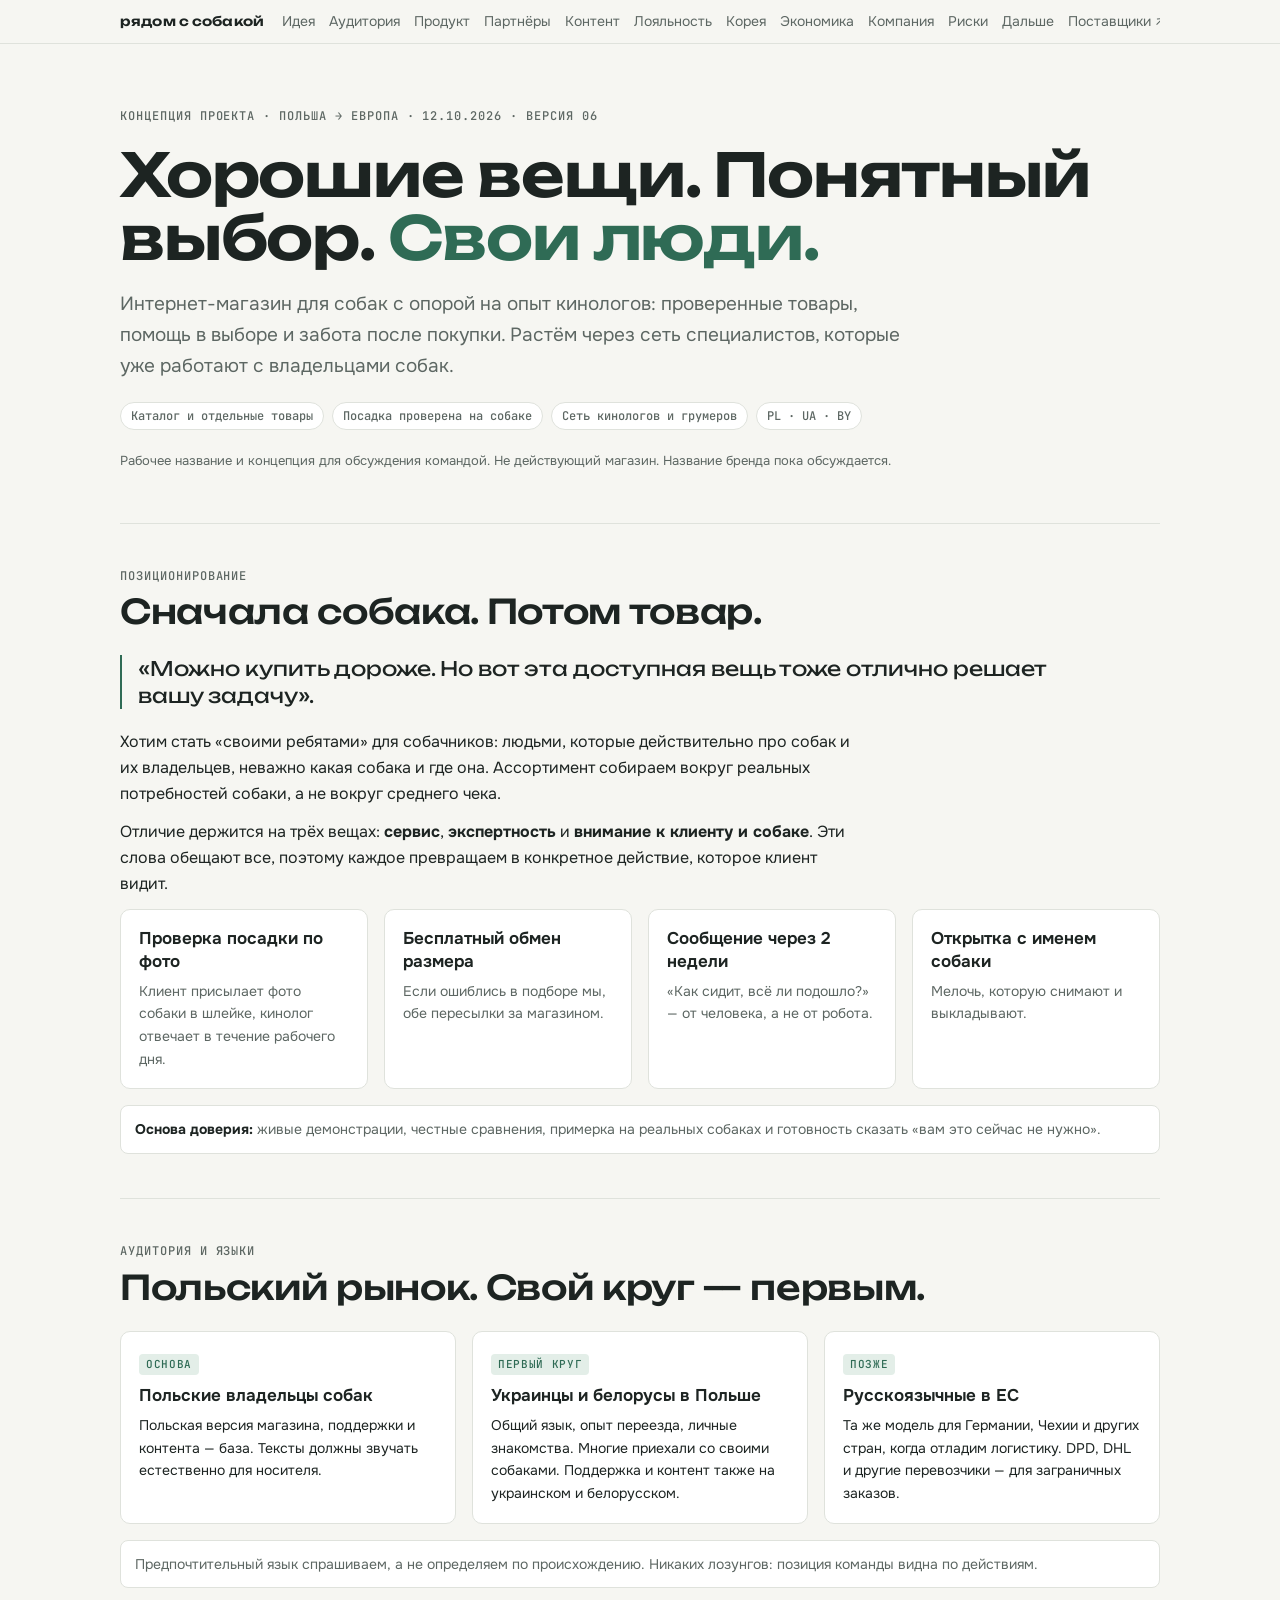
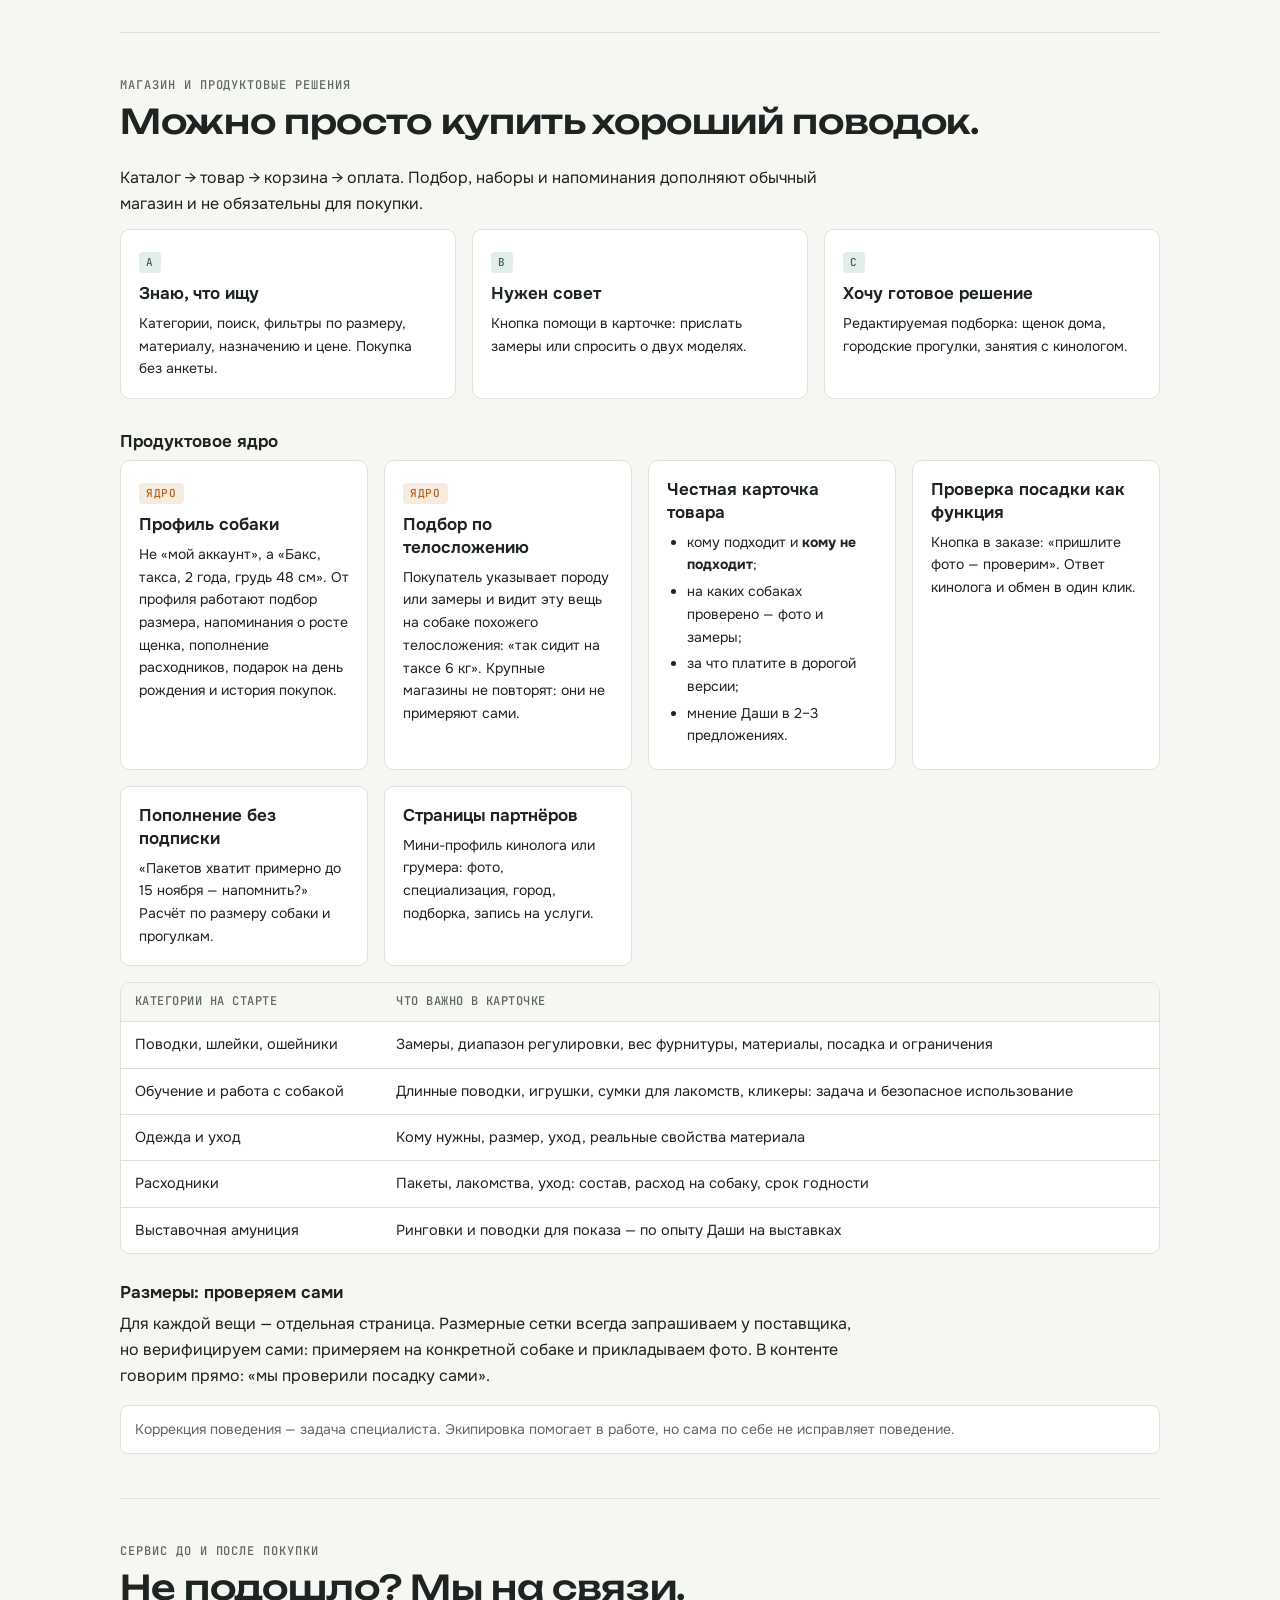
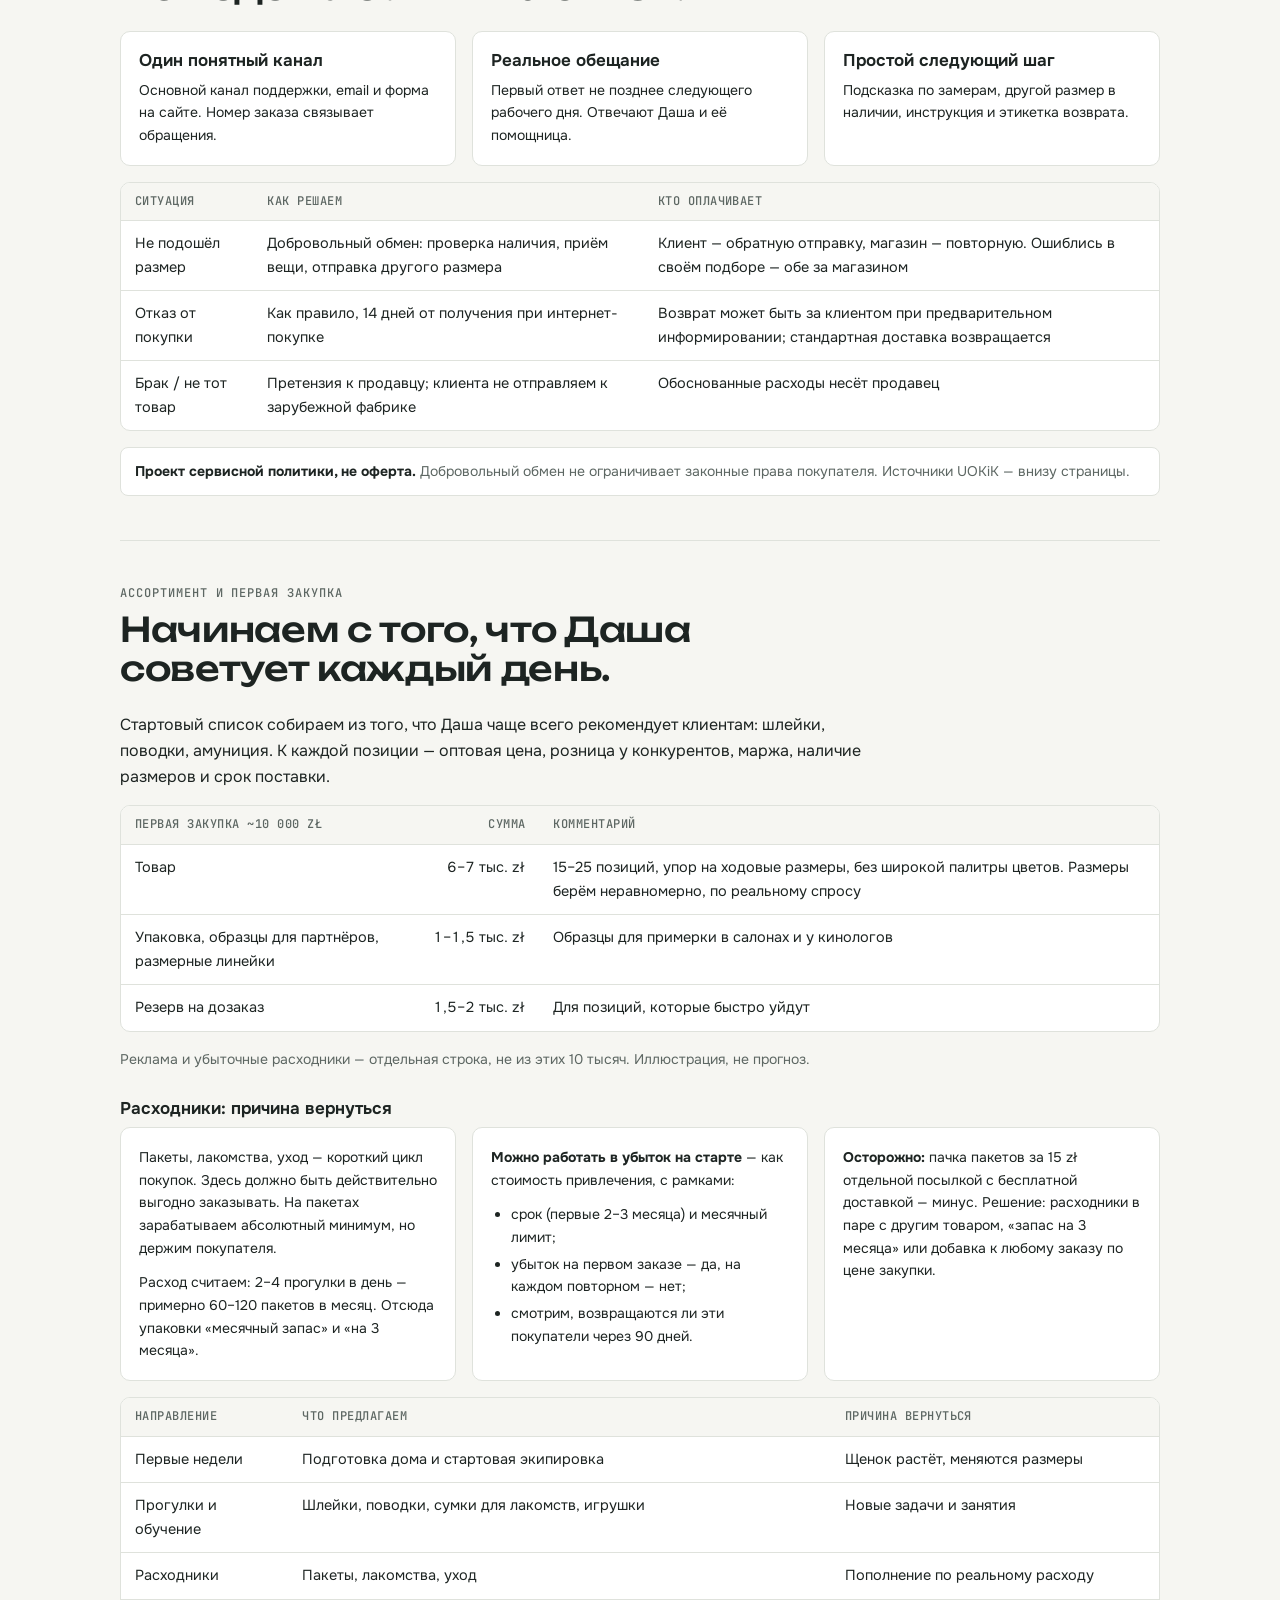
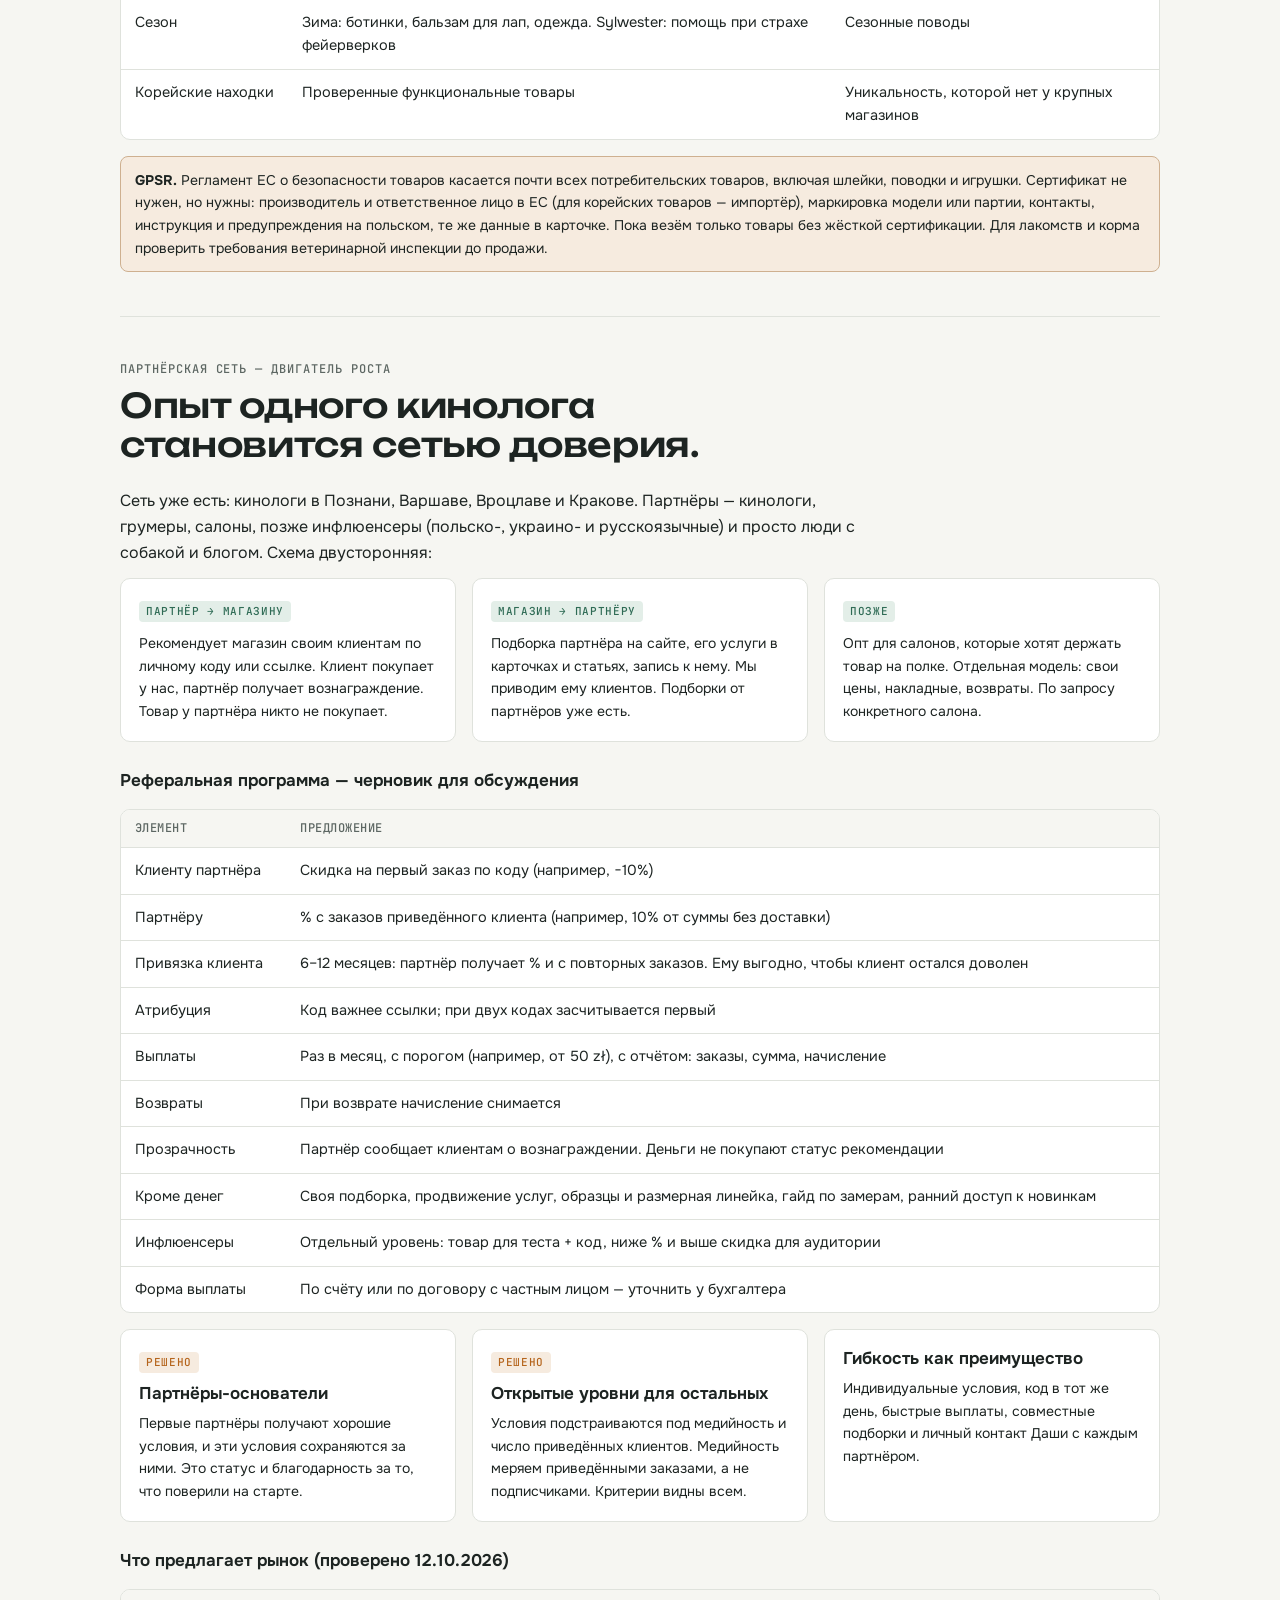
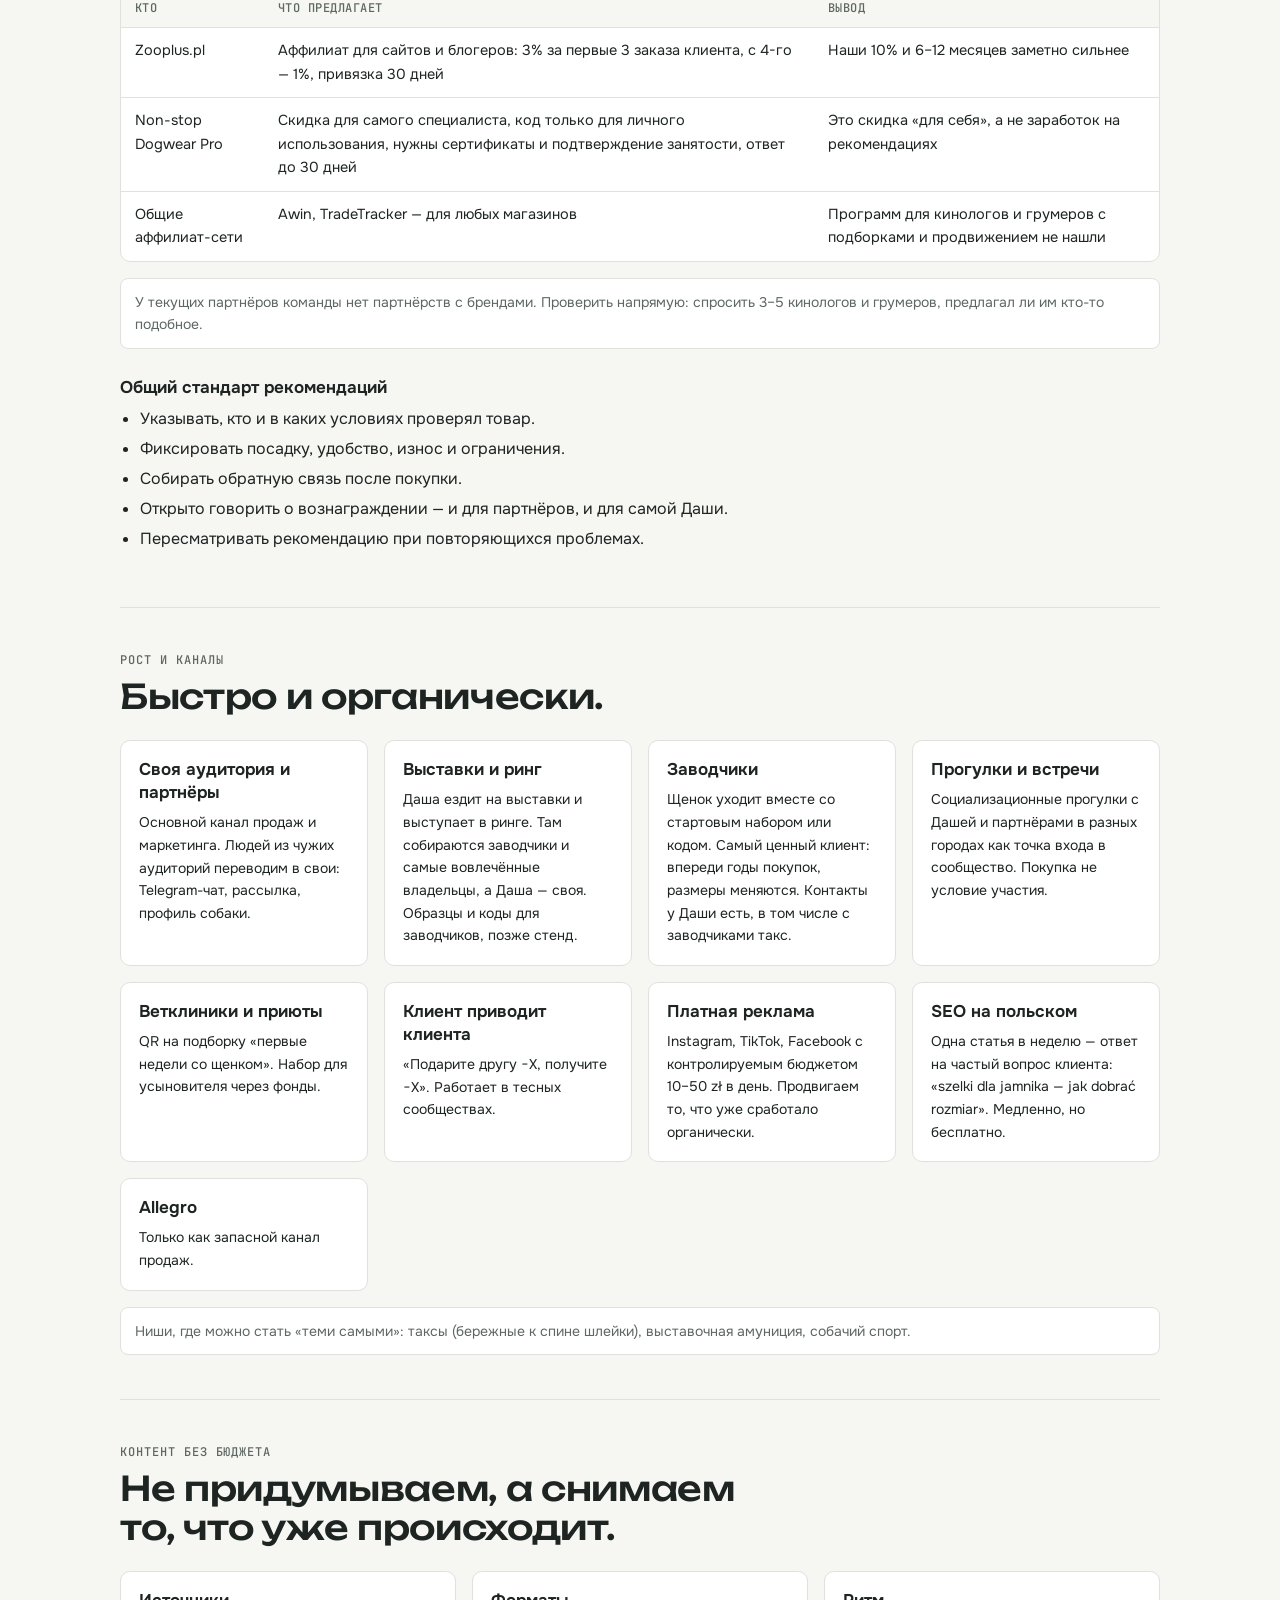
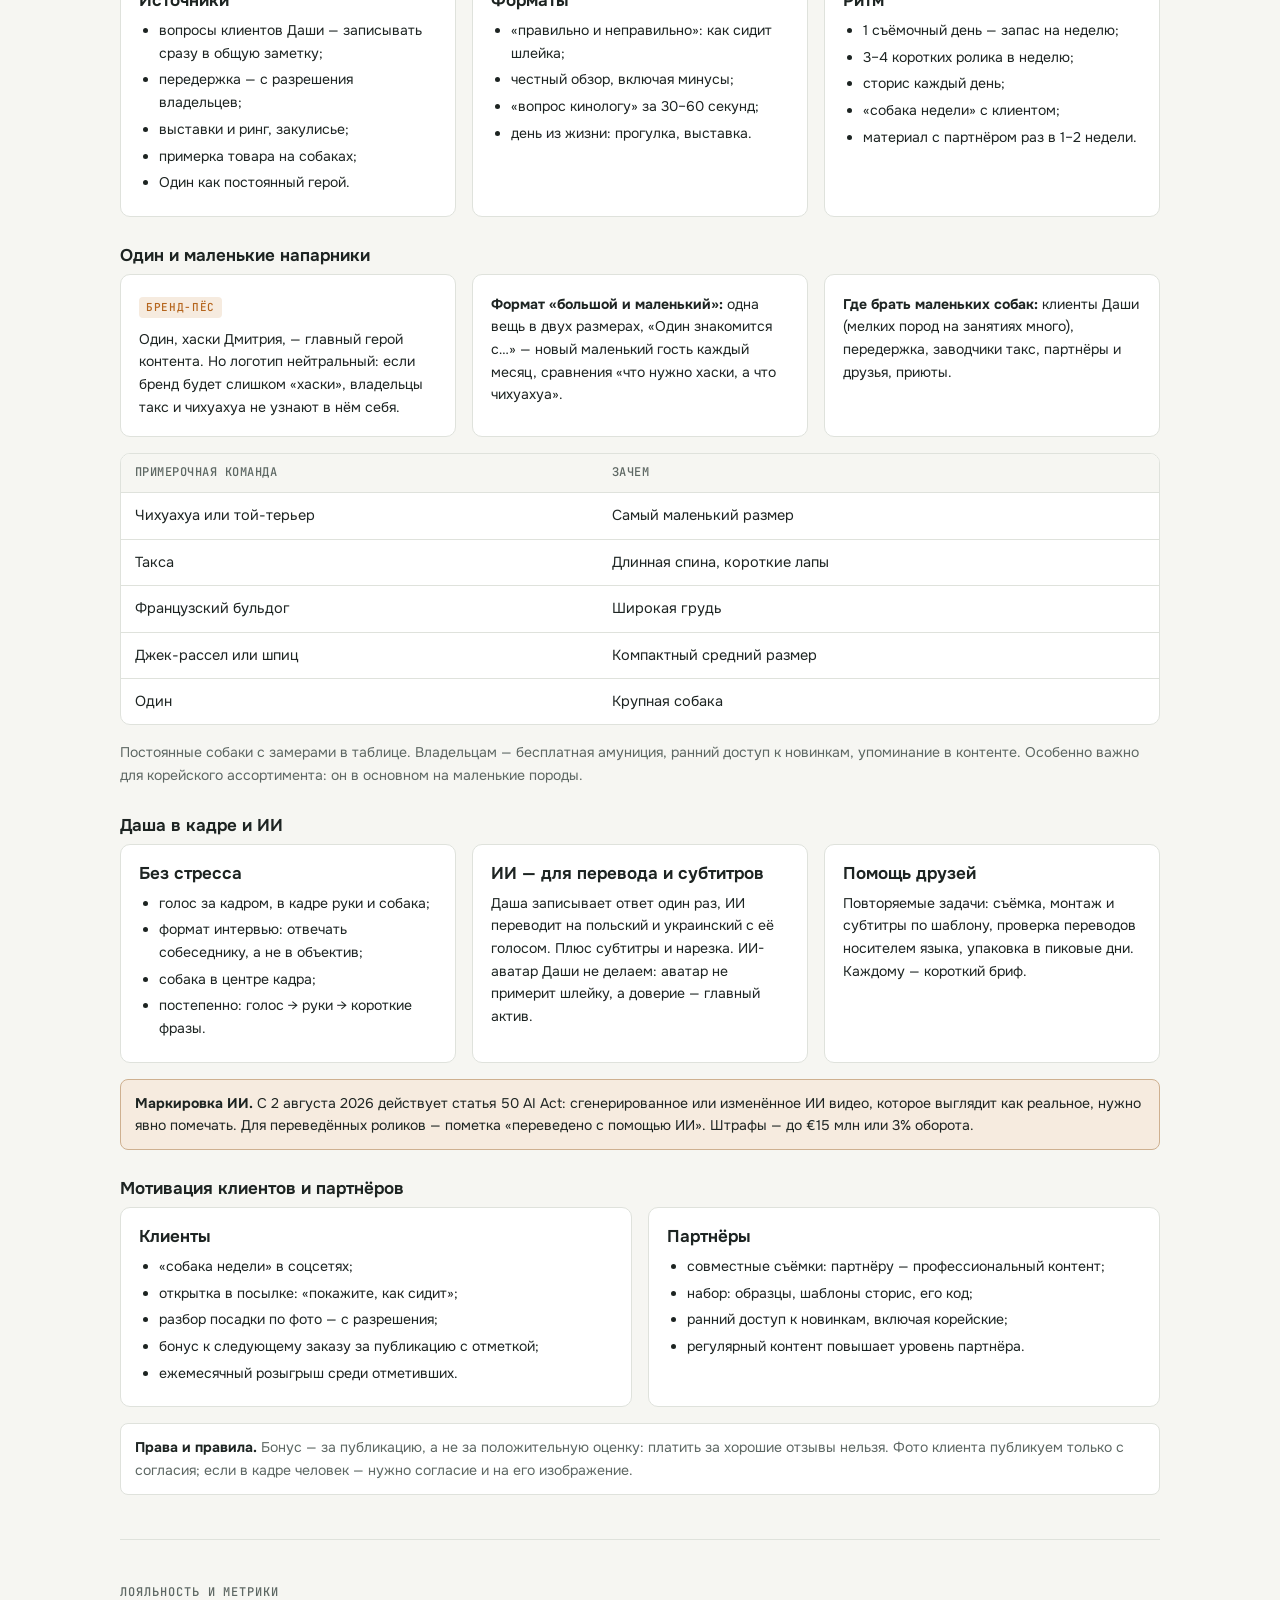
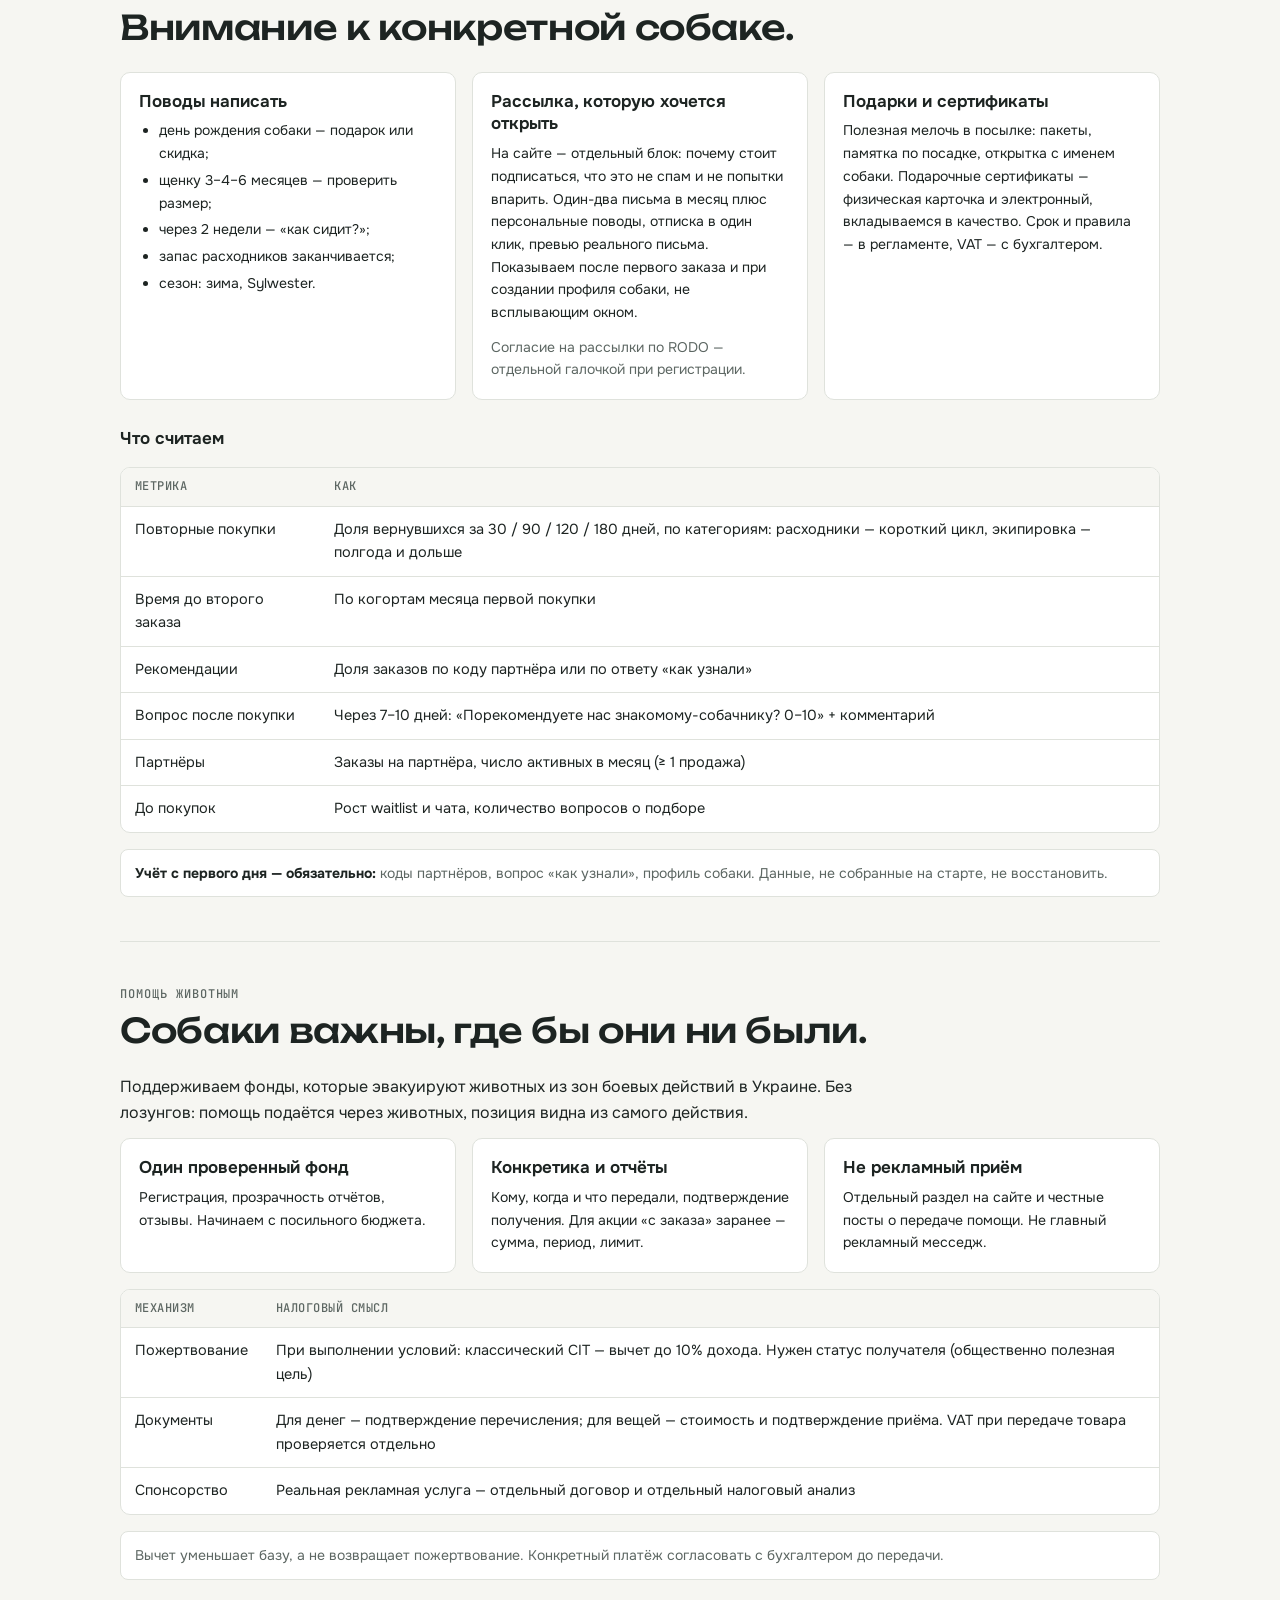
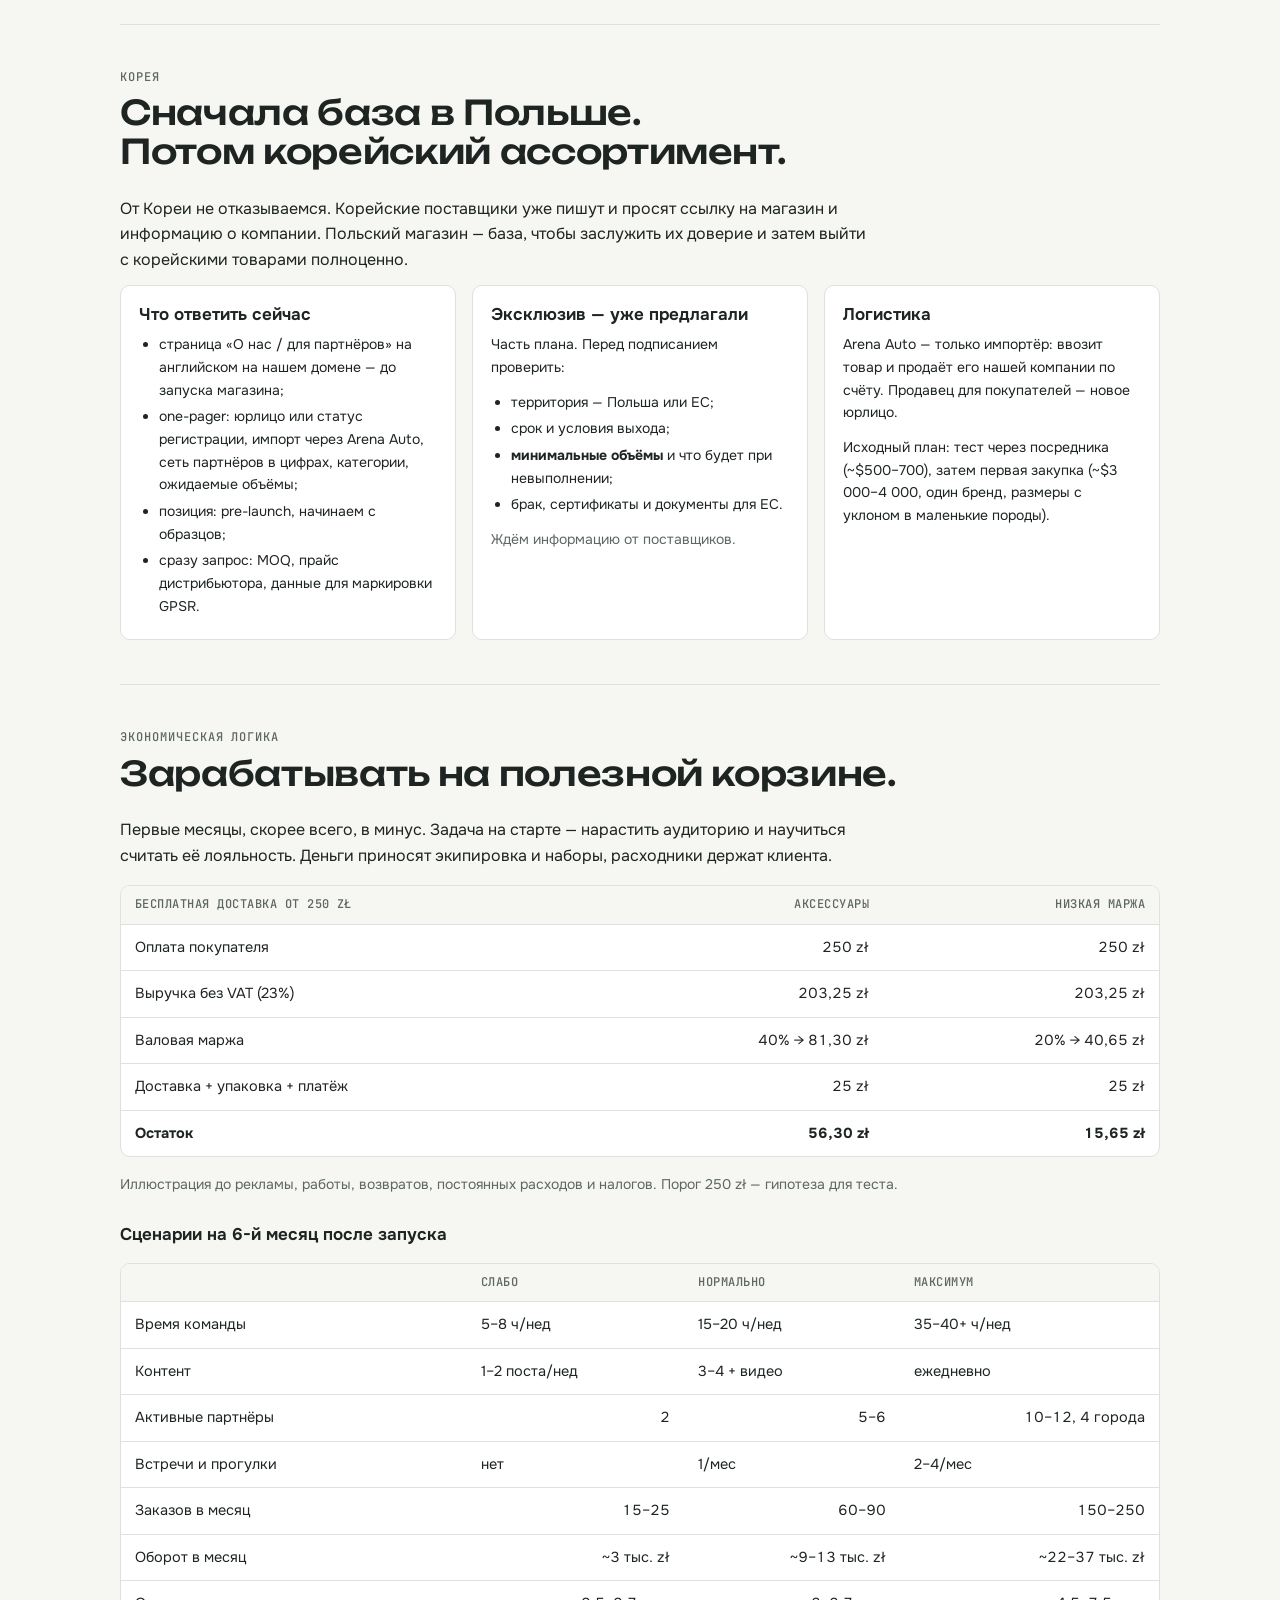
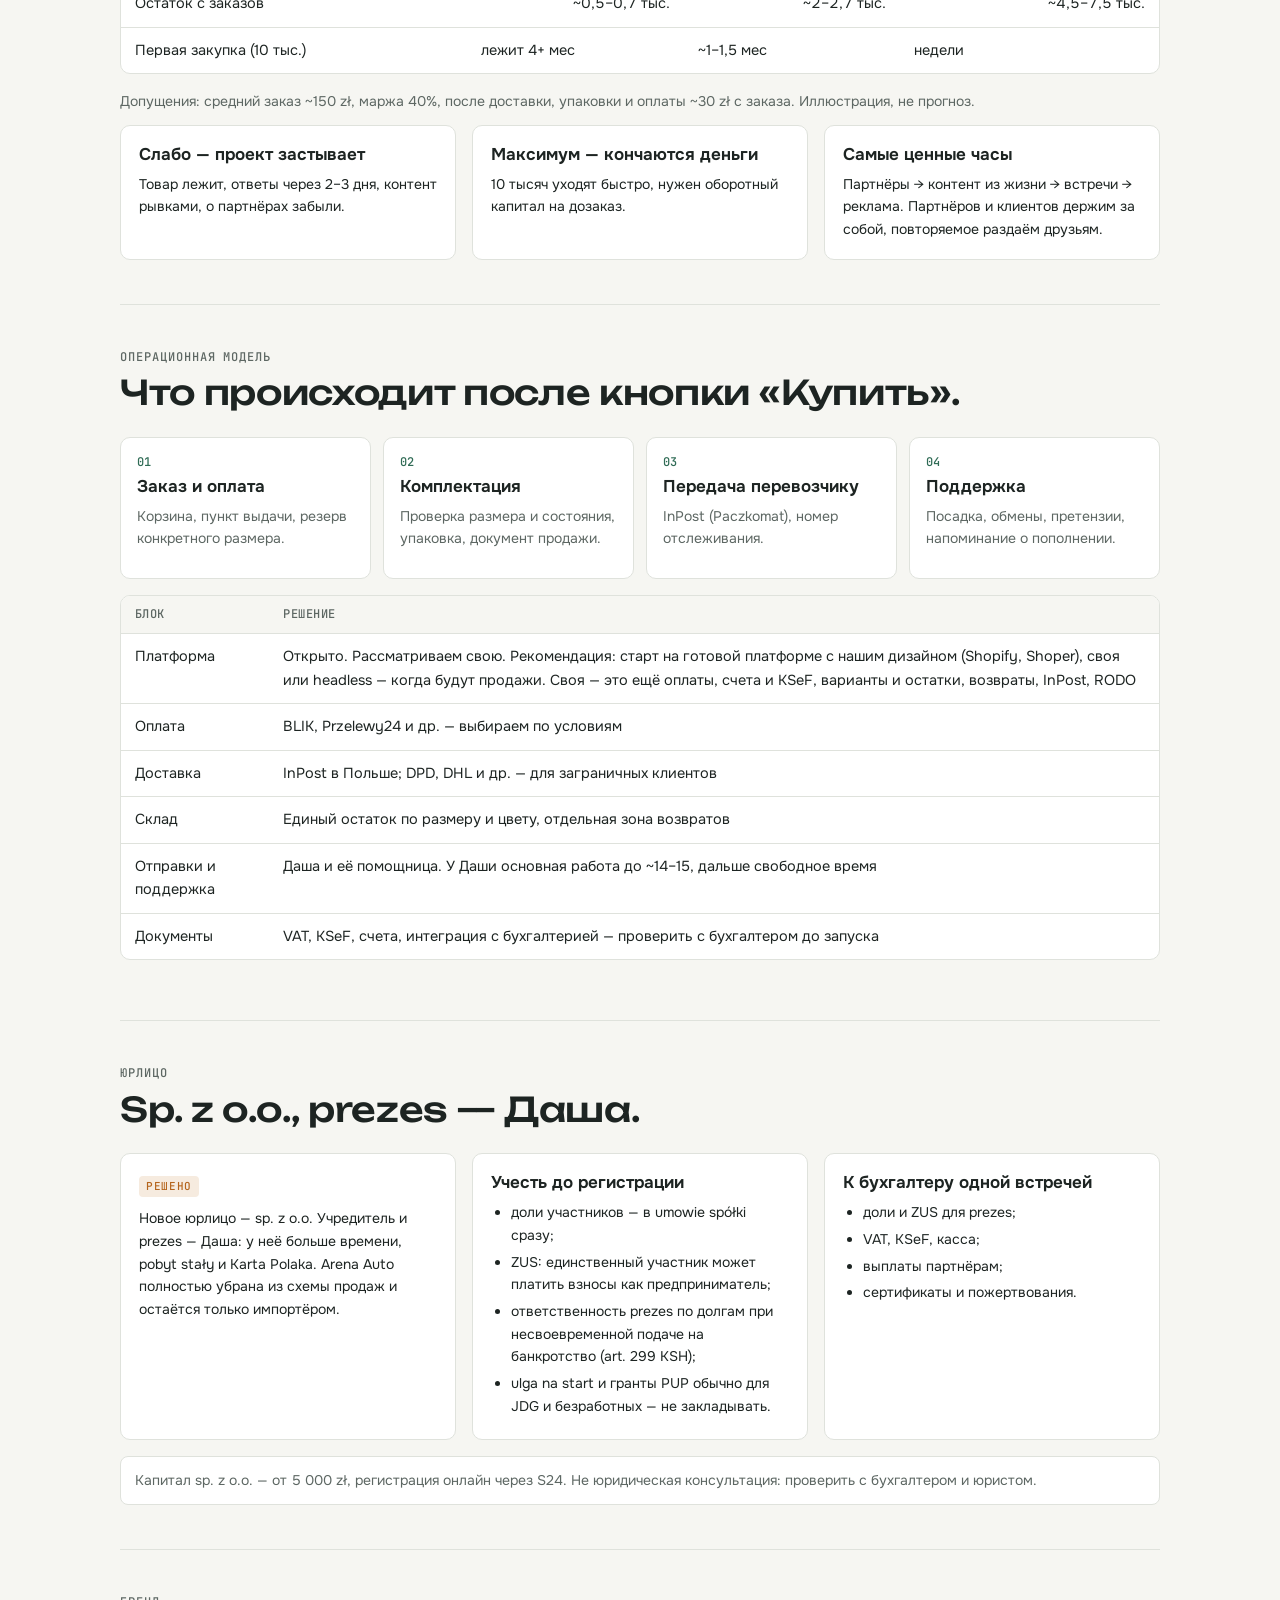
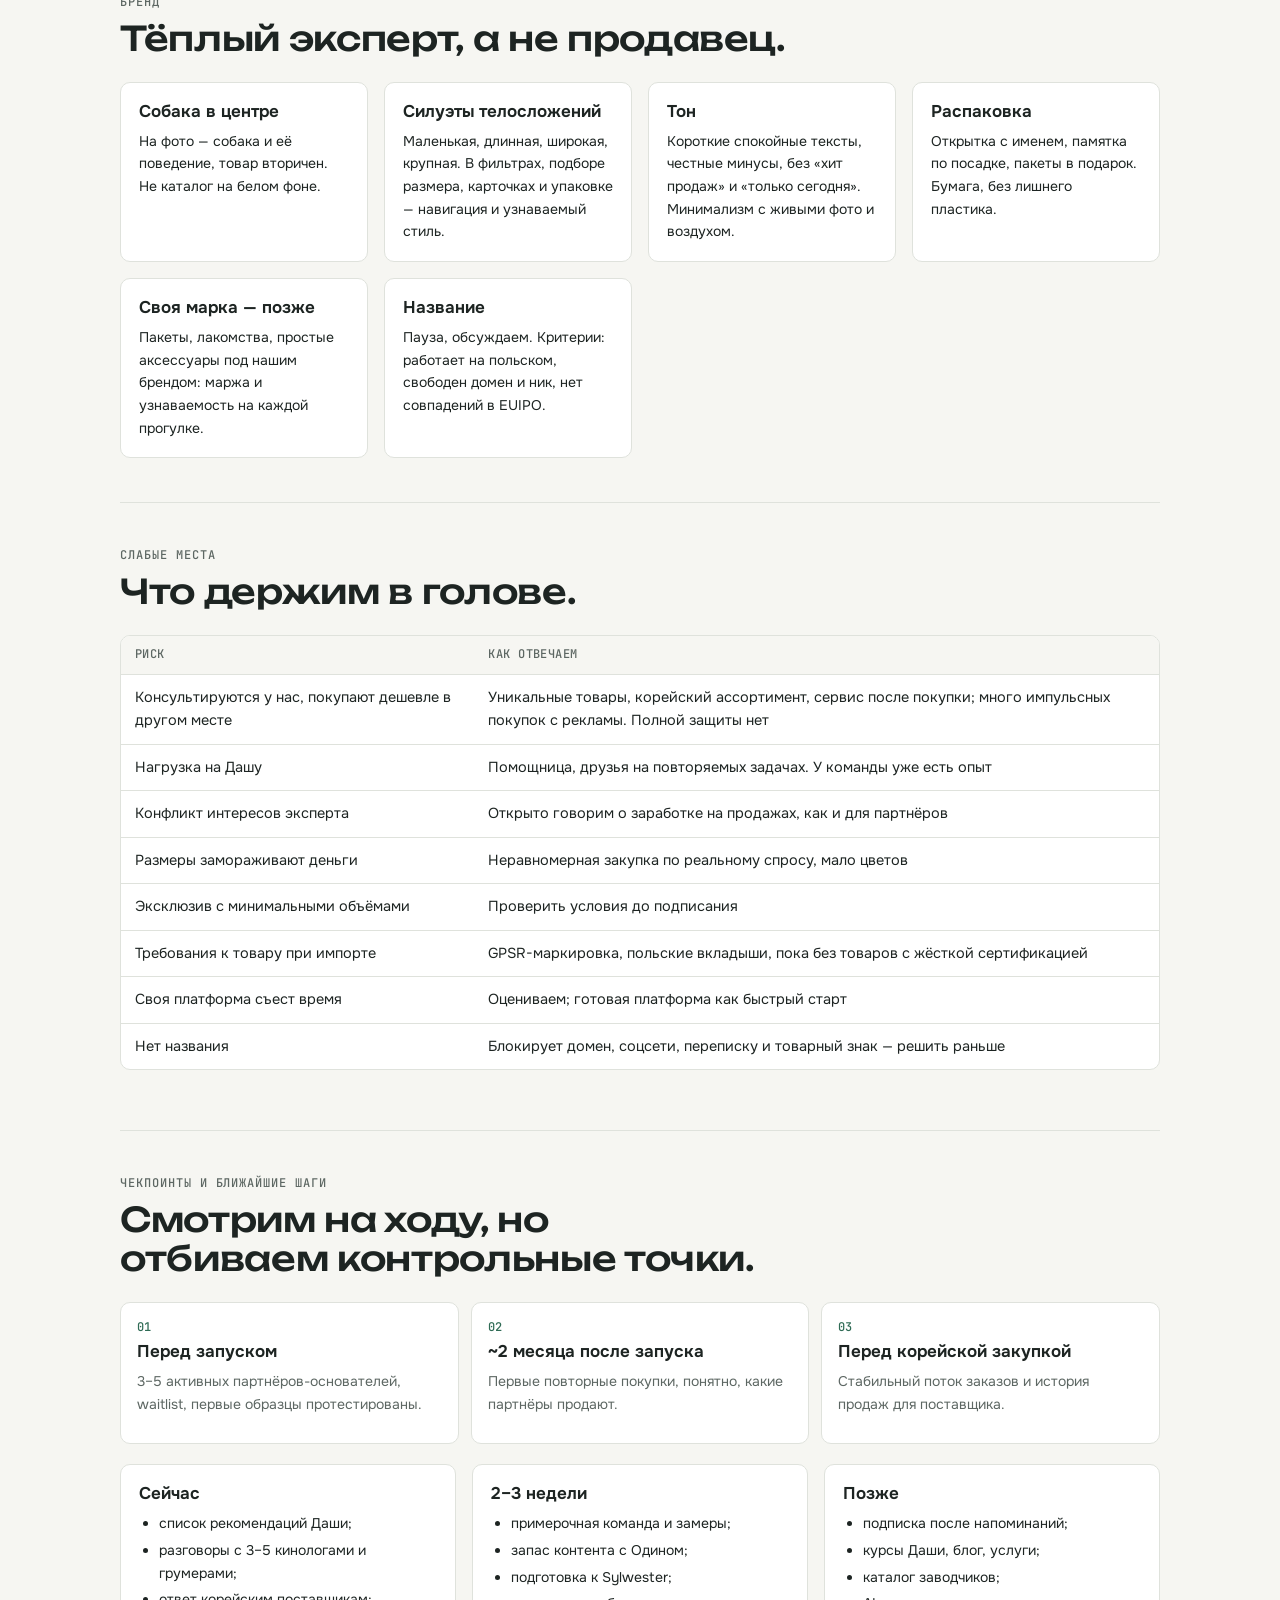
==== commit aed169d8: "Поставщики: страница с фильтрами, контактами и выгрузкой Co-Authored-By: Claude Opus 5.5 <noreply@an" ====
--- a/index.html
+++ b/index.html
@@ -2,6 +2,7 @@
 <html lang="ru">
 <head>
 <meta charset="utf-8">
+<meta name="robots" content="noindex, nofollow">
 <meta name="viewport" content="width=device-width, initial-scale=1, viewport-fit=cover">
 <title>Рядом с собакой — концепция</title>
 <meta name="description" content="Концепция экспертного магазина для собак: партнёрская сеть кинологов и грумеров, сервис, контент, Корея и запуск в Польше.">
@@ -27,6 +28,7 @@
       <a href="#org">Компания</a>
       <a href="#risks">Риски</a>
       <a href="#next">Дальше</a>
+      <a href="suppliers.html">Поставщики ↗</a>
       <a href="checklist.html">Чек-лист ↗</a>
     </nav>
   </div>
@@ -781,7 +783,7 @@
 
 <footer class="wrap">
   <span>Рядом с собакой · рабочая концепция · версия 06 · 12.10.2026</span>
-  <a href="checklist.html">Чек-лист запуска</a>
+  <span><a href="suppliers.html">Поставщики</a> · <a href="checklist.html">Чек-лист запуска</a></span>
 </footer>
 
 </body>
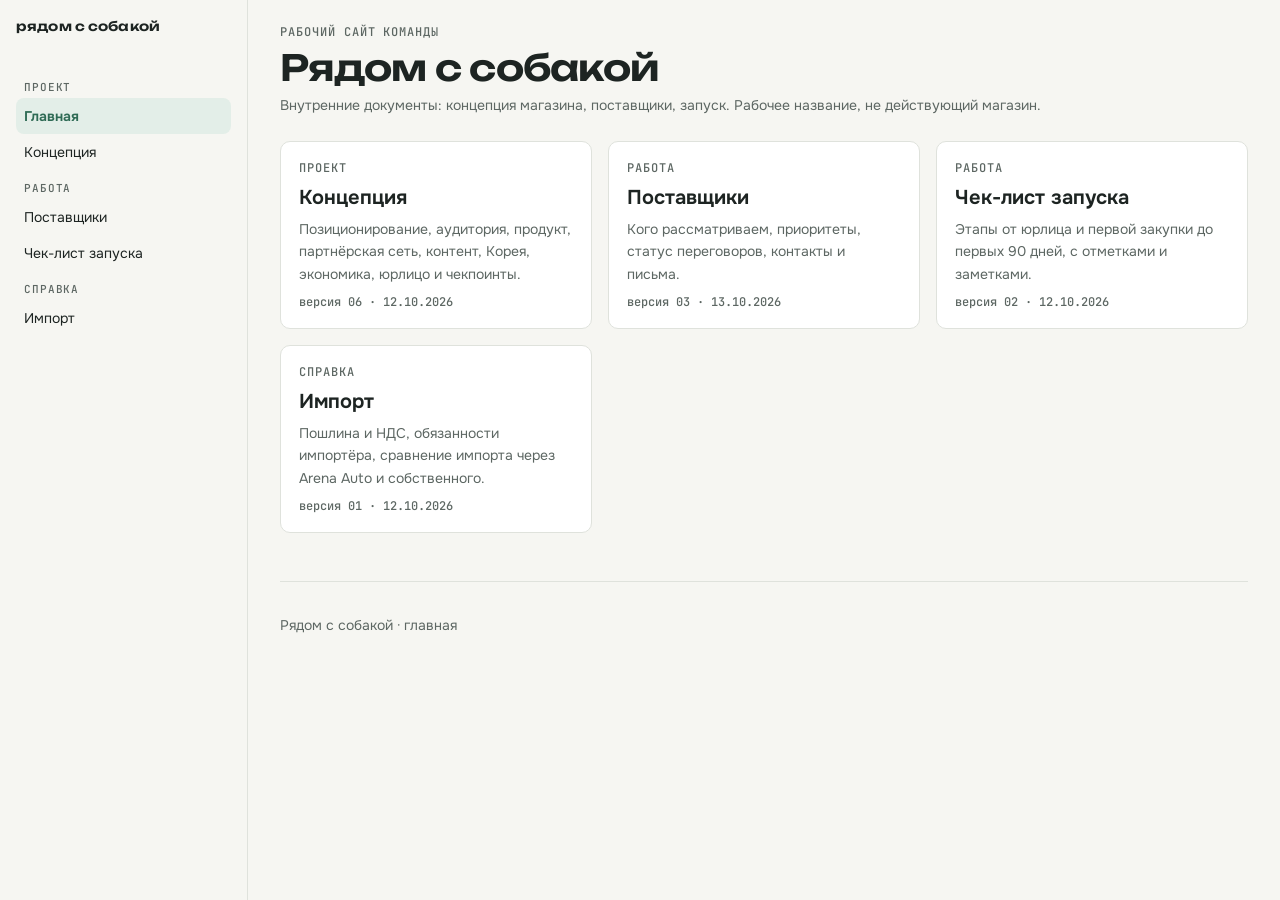
==== commit e2798502: "Сайт: общая оболочка, единый слой компонентов, переработка рабочих страниц - styles.css: шкалы текст" ====
--- a/index.html
+++ b/index.html
@@ -4,787 +4,29 @@
 <meta charset="utf-8">
 <meta name="robots" content="noindex, nofollow">
 <meta name="viewport" content="width=device-width, initial-scale=1, viewport-fit=cover">
-<title>Рядом с собакой — концепция</title>
-<meta name="description" content="Концепция экспертного магазина для собак: партнёрская сеть кинологов и грумеров, сервис, контент, Корея и запуск в Польше.">
+<title>Рядом с собакой — рабочий сайт</title>
+<meta name="description" content="Рабочий сайт команды магазина для собак: концепция, поставщики, чек-лист запуска, импорт.">
+<script>
+// old links pointed at sections of the concept, which used to live on this page
+if (location.hash.length > 1) location.replace("concept.html" + location.hash);
+</script>
 <link rel="preconnect" href="https://fonts.googleapis.com">
 <link rel="preconnect" href="https://fonts.gstatic.com" crossorigin>
 <link rel="stylesheet" href="https://fonts.googleapis.com/css2?family=Unbounded:wght@400;500;600&family=Onest:wght@400;500;650&family=JetBrains+Mono:wght@500&display=swap">
 <link rel="stylesheet" href="styles.css">
+<script src="site.js" defer></script>
 </head>
-<body>
+<body data-page="home">
 
-<header class="bar">
-  <div class="wrap">
-    <a class="brand" href="#top">рядом с собакой</a>
-    <nav aria-label="Разделы">
-      <a href="#idea">Идея</a>
-      <a href="#audience">Аудитория</a>
-      <a href="#product">Продукт</a>
-      <a href="#partners">Партнёры</a>
-      <a href="#content">Контент</a>
-      <a href="#loyalty">Лояльность</a>
-      <a href="#korea">Корея</a>
-      <a href="#economics">Экономика</a>
-      <a href="#org">Компания</a>
-      <a href="#risks">Риски</a>
-      <a href="#next">Дальше</a>
-      <a href="suppliers.html">Поставщики ↗</a>
-      <a href="checklist.html">Чек-лист ↗</a>
-    </nav>
+<main class="wrap">
+  <div class="hero work">
+    <div class="eyebrow">Рабочий сайт команды</div>
+    <h1>Рядом с собакой</h1>
+    <p class="status-note">Внутренние документы: концепция магазина, поставщики, запуск. Рабочее название, не действующий магазин.</p>
   </div>
-</header>
-
-<main class="wrap" id="top">
-
-<div class="hero">
-  <div class="eyebrow">Концепция проекта · Польша → Европа · 12.10.2026 · версия 06</div>
-  <h1>Хорошие вещи. Понятный выбор. <em>Свои люди.</em></h1>
-  <p class="lead">Интернет-магазин для собак с опорой на опыт кинологов: проверенные товары, помощь в выборе и забота после покупки. Растём через сеть специалистов, которые уже работают с владельцами собак.</p>
-  <div class="chips">
-    <span class="chip">Каталог и отдельные товары</span>
-    <span class="chip">Посадка проверена на собаке</span>
-    <span class="chip">Сеть кинологов и грумеров</span>
-    <span class="chip">PL · UA · BY</span>
-  </div>
-  <p class="status-note">Рабочее название и концепция для обсуждения командой. Не действующий магазин. Название бренда пока обсуждается.</p>
-</div>
-
-<!-- ИДЕЯ -->
-<section id="idea">
-  <div class="sec-head">
-    <div class="eyebrow">Позиционирование</div>
-    <h2>Сначала собака. Потом товар.</h2>
-  </div>
-  <p class="quote">«Можно купить дороже. Но вот эта доступная вещь тоже отлично решает вашу задачу».</p>
-  <div class="col">
-    <p>Хотим стать «своими ребятами» для собачников: людьми, которые действительно про собак и их владельцев, неважно какая собака и где она. Ассортимент собираем вокруг реальных потребностей собаки, а не вокруг среднего чека.</p>
-    <p>Отличие держится на трёх вещах: <strong>сервис</strong>, <strong>экспертность</strong> и <strong>внимание к клиенту и собаке</strong>. Эти слова обещают все, поэтому каждое превращаем в конкретное действие, которое клиент видит.</p>
-  </div>
-  <div class="grid">
-    <div class="card"><h3>Проверка посадки по фото</h3><p class="small muted">Клиент присылает фото собаки в шлейке, кинолог отвечает в течение рабочего дня.</p></div>
-    <div class="card"><h3>Бесплатный обмен размера</h3><p class="small muted">Если ошиблись в подборе мы, обе пересылки за магазином.</p></div>
-    <div class="card"><h3>Сообщение через 2 недели</h3><p class="small muted">«Как сидит, всё ли подошло?» — от человека, а не от робота.</p></div>
-    <div class="card"><h3>Открытка с именем собаки</h3><p class="small muted">Мелочь, которую снимают и выкладывают.</p></div>
-  </div>
-  <div class="note"><strong>Основа доверия:</strong> живые демонстрации, честные сравнения, примерка на реальных собаках и готовность сказать «вам это сейчас не нужно».</div>
-</section>
-
-<!-- АУДИТОРИЯ -->
-<section id="audience">
-  <div class="sec-head">
-    <div class="eyebrow">Аудитория и языки</div>
-    <h2>Польский рынок. Свой круг — первым.</h2>
-  </div>
-  <div class="grid">
-    <div class="card">
-      <span class="tag">Основа</span>
-      <h3>Польские владельцы собак</h3>
-      <p class="small">Польская версия магазина, поддержки и контента — база. Тексты должны звучать естественно для носителя.</p>
-    </div>
-    <div class="card">
-      <span class="tag">Первый круг</span>
-      <h3>Украинцы и белорусы в Польше</h3>
-      <p class="small">Общий язык, опыт переезда, личные знакомства. Многие приехали со своими собаками. Поддержка и контент также на украинском и белорусском.</p>
-    </div>
-    <div class="card">
-      <span class="tag">Позже</span>
-      <h3>Русскоязычные в ЕС</h3>
-      <p class="small">Та же модель для Германии, Чехии и других стран, когда отладим логистику. DPD, DHL и другие перевозчики — для заграничных заказов.</p>
-    </div>
-  </div>
-  <div class="note">Предпочтительный язык спрашиваем, а не определяем по происхождению. Никаких лозунгов: позиция команды видна по действиям.</div>
-</section>
-
-<!-- ПРОДУКТ -->
-<section id="product">
-  <div class="sec-head">
-    <div class="eyebrow">Магазин и продуктовые решения</div>
-    <h2>Можно просто купить хороший поводок.</h2>
-  </div>
-  <div class="col">
-    <p>Каталог → товар → корзина → оплата. Подбор, наборы и напоминания дополняют обычный магазин и не обязательны для покупки.</p>
-  </div>
-  <div class="grid">
-    <div class="card"><span class="tag">A</span><h3>Знаю, что ищу</h3><p class="small">Категории, поиск, фильтры по размеру, материалу, назначению и цене. Покупка без анкеты.</p></div>
-    <div class="card"><span class="tag">B</span><h3>Нужен совет</h3><p class="small">Кнопка помощи в карточке: прислать замеры или спросить о двух моделях.</p></div>
-    <div class="card"><span class="tag">C</span><h3>Хочу готовое решение</h3><p class="small">Редактируемая подборка: щенок дома, городские прогулки, занятия с кинологом.</p></div>
-  </div>
-
-  <h3 style="margin-top:32px">Продуктовое ядро</h3>
-  <div class="grid">
-    <div class="card">
-      <span class="tag new">Ядро</span>
-      <h3>Профиль собаки</h3>
-      <p class="small">Не «мой аккаунт», а «Бакс, такса, 2 года, грудь 48 см». От профиля работают подбор размера, напоминания о росте щенка, пополнение расходников, подарок на день рождения и история покупок.</p>
-    </div>
-    <div class="card">
-      <span class="tag new">Ядро</span>
-      <h3>Подбор по телосложению</h3>
-      <p class="small">Покупатель указывает породу или замеры и видит эту вещь на собаке похожего телосложения: «так сидит на таксе 6 кг». Крупные магазины не повторят: они не примеряют сами.</p>
-    </div>
-    <div class="card">
-      <h3>Честная карточка товара</h3>
-      <ul class="small">
-        <li>кому подходит и <strong>кому не подходит</strong>;</li>
-        <li>на каких собаках проверено — фото и замеры;</li>
-        <li>за что платите в дорогой версии;</li>
-        <li>мнение Даши в 2–3 предложениях.</li>
-      </ul>
-    </div>
-    <div class="card">
-      <h3>Проверка посадки как функция</h3>
-      <p class="small">Кнопка в заказе: «пришлите фото — проверим». Ответ кинолога и обмен в один клик.</p>
-    </div>
-    <div class="card">
-      <h3>Пополнение без подписки</h3>
-      <p class="small">«Пакетов хватит примерно до 15 ноября — напомнить?» Расчёт по размеру собаки и прогулкам.</p>
-    </div>
-    <div class="card">
-      <h3>Страницы партнёров</h3>
-      <p class="small">Мини-профиль кинолога или грумера: фото, специализация, город, подборка, запись на услуги.</p>
-    </div>
-  </div>
-
-  <div class="table-wrap">
-    <table>
-      <thead><tr><th>Категории на старте</th><th>Что важно в карточке</th></tr></thead>
-      <tbody>
-        <tr><td>Поводки, шлейки, ошейники</td><td>Замеры, диапазон регулировки, вес фурнитуры, материалы, посадка и ограничения</td></tr>
-        <tr><td>Обучение и работа с собакой</td><td>Длинные поводки, игрушки, сумки для лакомств, кликеры: задача и безопасное использование</td></tr>
-        <tr><td>Одежда и уход</td><td>Кому нужны, размер, уход, реальные свойства материала</td></tr>
-        <tr><td>Расходники</td><td>Пакеты, лакомства, уход: состав, расход на собаку, срок годности</td></tr>
-        <tr><td>Выставочная амуниция</td><td>Ринговки и поводки для показа — по опыту Даши на выставках</td></tr>
-      </tbody>
-    </table>
-  </div>
-
-  <h3 style="margin-top:28px">Размеры: проверяем сами</h3>
-  <div class="col">
-    <p>Для каждой вещи — отдельная страница. Размерные сетки всегда запрашиваем у поставщика, но верифицируем сами: примеряем на конкретной собаке и прикладываем фото. В контенте говорим прямо: «мы проверили посадку сами».</p>
-  </div>
-  <div class="note">Коррекция поведения — задача специалиста. Экипировка помогает в работе, но сама по себе не исправляет поведение.</div>
-</section>
-
-<!-- СЕРВИС -->
-<section id="service">
-  <div class="sec-head">
-    <div class="eyebrow">Сервис до и после покупки</div>
-    <h2>Не подошло? Мы на связи.</h2>
-  </div>
-  <div class="grid">
-    <div class="card"><h3>Один понятный канал</h3><p class="small">Основной канал поддержки, email и форма на сайте. Номер заказа связывает обращения.</p></div>
-    <div class="card"><h3>Реальное обещание</h3><p class="small">Первый ответ не позднее следующего рабочего дня. Отвечают Даша и её помощница.</p></div>
-    <div class="card"><h3>Простой следующий шаг</h3><p class="small">Подсказка по замерам, другой размер в наличии, инструкция и этикетка возврата.</p></div>
-  </div>
-  <div class="table-wrap">
-    <table>
-      <thead><tr><th>Ситуация</th><th>Как решаем</th><th>Кто оплачивает</th></tr></thead>
-      <tbody>
-        <tr><td>Не подошёл размер</td><td>Добровольный обмен: проверка наличия, приём вещи, отправка другого размера</td><td>Клиент — обратную отправку, магазин — повторную. Ошиблись в своём подборе — обе за магазином</td></tr>
-        <tr><td>Отказ от покупки</td><td>Как правило, 14 дней от получения при интернет-покупке</td><td>Возврат может быть за клиентом при предварительном информировании; стандартная доставка возвращается</td></tr>
-        <tr><td>Брак / не тот товар</td><td>Претензия к продавцу; клиента не отправляем к зарубежной фабрике</td><td>Обоснованные расходы несёт продавец</td></tr>
-      </tbody>
-    </table>
-  </div>
-  <div class="note"><strong>Проект сервисной политики, не оферта.</strong> Добровольный обмен не ограничивает законные права покупателя. Источники UOKiK — внизу страницы.</div>
-</section>
-
-<!-- АССОРТИМЕНТ -->
-<section id="assortment">
-  <div class="sec-head">
-    <div class="eyebrow">Ассортимент и первая закупка</div>
-    <h2>Начинаем с того, что Даша советует каждый день.</h2>
-  </div>
-  <div class="col">
-    <p>Стартовый список собираем из того, что Даша чаще всего рекомендует клиентам: шлейки, поводки, амуниция. К каждой позиции — оптовая цена, розница у конкурентов, маржа, наличие размеров и срок поставки.</p>
-  </div>
-  <div class="table-wrap">
-    <table>
-      <thead><tr><th>Первая закупка ~10 000 zł</th><th class="num">Сумма</th><th>Комментарий</th></tr></thead>
-      <tbody>
-        <tr><td>Товар</td><td class="num">6–7 тыс. zł</td><td>15–25 позиций, упор на ходовые размеры, без широкой палитры цветов. Размеры берём неравномерно, по реальному спросу</td></tr>
-        <tr><td>Упаковка, образцы для партнёров, размерные линейки</td><td class="num">1–1,5 тыс. zł</td><td>Образцы для примерки в салонах и у кинологов</td></tr>
-        <tr><td>Резерв на дозаказ</td><td class="num">1,5–2 тыс. zł</td><td>Для позиций, которые быстро уйдут</td></tr>
-      </tbody>
-    </table>
-  </div>
-  <p class="small muted">Реклама и убыточные расходники — отдельная строка, не из этих 10 тысяч. Иллюстрация, не прогноз.</p>
-
-  <h3 style="margin-top:28px">Расходники: причина вернуться</h3>
-  <div class="grid">
-    <div class="card">
-      <p class="small">Пакеты, лакомства, уход — короткий цикл покупок. Здесь должно быть действительно выгодно заказывать. На пакетах зарабатываем абсолютный минимум, но держим покупателя.</p>
-      <p class="small">Расход считаем: 2–4 прогулки в день — примерно 60–120 пакетов в месяц. Отсюда упаковки «месячный запас» и «на 3 месяца».</p>
-    </div>
-    <div class="card">
-      <p class="small"><strong>Можно работать в убыток на старте</strong> — как стоимость привлечения, с рамками:</p>
-      <ul class="small">
-        <li>срок (первые 2–3 месяца) и месячный лимит;</li>
-        <li>убыток на первом заказе — да, на каждом повторном — нет;</li>
-        <li>смотрим, возвращаются ли эти покупатели через 90 дней.</li>
-      </ul>
-    </div>
-    <div class="card">
-      <p class="small"><strong>Осторожно:</strong> пачка пакетов за 15 zł отдельной посылкой с бесплатной доставкой — минус. Решение: расходники в паре с другим товаром, «запас на 3 месяца» или добавка к любому заказу по цене закупки.</p>
-    </div>
-  </div>
-
-  <div class="table-wrap">
-    <table>
-      <thead><tr><th>Направление</th><th>Что предлагаем</th><th>Причина вернуться</th></tr></thead>
-      <tbody>
-        <tr><td>Первые недели</td><td>Подготовка дома и стартовая экипировка</td><td>Щенок растёт, меняются размеры</td></tr>
-        <tr><td>Прогулки и обучение</td><td>Шлейки, поводки, сумки для лакомств, игрушки</td><td>Новые задачи и занятия</td></tr>
-        <tr><td>Расходники</td><td>Пакеты, лакомства, уход</td><td>Пополнение по реальному расходу</td></tr>
-        <tr><td>Сезон</td><td>Зима: ботинки, бальзам для лап, одежда. Sylwester: помощь при страхе фейерверков</td><td>Сезонные поводы</td></tr>
-        <tr><td>Корейские находки</td><td>Проверенные функциональные товары</td><td>Уникальность, которой нет у крупных магазинов</td></tr>
-      </tbody>
-    </table>
-  </div>
-  <div class="note verify"><strong>GPSR.</strong> Регламент ЕС о безопасности товаров касается почти всех потребительских товаров, включая шлейки, поводки и игрушки. Сертификат не нужен, но нужны: производитель и ответственное лицо в ЕС (для корейских товаров — импортёр), маркировка модели или партии, контакты, инструкция и предупреждения на польском, те же данные в карточке. Пока везём только товары без жёсткой сертификации. Для лакомств и корма проверить требования ветеринарной инспекции до продажи.</div>
-</section>
-
-<!-- ПАРТНЁРЫ -->
-<section id="partners">
-  <div class="sec-head">
-    <div class="eyebrow">Партнёрская сеть — двигатель роста</div>
-    <h2>Опыт одного кинолога становится сетью доверия.</h2>
-  </div>
-  <div class="col">
-    <p>Сеть уже есть: кинологи в Познани, Варшаве, Вроцлаве и Кракове. Партнёры — кинологи, грумеры, салоны, позже инфлюенсеры (польско-, украино- и русскоязычные) и просто люди с собакой и блогом. Схема двусторонняя:</p>
-  </div>
-  <div class="grid">
-    <div class="card"><span class="tag">Партнёр → магазину</span><p class="small">Рекомендует магазин своим клиентам по личному коду или ссылке. Клиент покупает у нас, партнёр получает вознаграждение. Товар у партнёра никто не покупает.</p></div>
-    <div class="card"><span class="tag">Магазин → партнёру</span><p class="small">Подборка партнёра на сайте, его услуги в карточках и статьях, запись к нему. Мы приводим ему клиентов. Подборки от партнёров уже есть.</p></div>
-    <div class="card"><span class="tag">Позже</span><p class="small">Опт для салонов, которые хотят держать товар на полке. Отдельная модель: свои цены, накладные, возвраты. По запросу конкретного салона.</p></div>
-  </div>
-
-  <h3 style="margin-top:28px">Реферальная программа — черновик для обсуждения</h3>
-  <div class="table-wrap">
-    <table>
-      <thead><tr><th>Элемент</th><th>Предложение</th></tr></thead>
-      <tbody>
-        <tr><td>Клиенту партнёра</td><td>Скидка на первый заказ по коду (например, −10%)</td></tr>
-        <tr><td>Партнёру</td><td>% с заказов приведённого клиента (например, 10% от суммы без доставки)</td></tr>
-        <tr><td>Привязка клиента</td><td>6–12 месяцев: партнёр получает % и с повторных заказов. Ему выгодно, чтобы клиент остался доволен</td></tr>
-        <tr><td>Атрибуция</td><td>Код важнее ссылки; при двух кодах засчитывается первый</td></tr>
-        <tr><td>Выплаты</td><td>Раз в месяц, с порогом (например, от 50 zł), с отчётом: заказы, сумма, начисление</td></tr>
-        <tr><td>Возвраты</td><td>При возврате начисление снимается</td></tr>
-        <tr><td>Прозрачность</td><td>Партнёр сообщает клиентам о вознаграждении. Деньги не покупают статус рекомендации</td></tr>
-        <tr><td>Кроме денег</td><td>Своя подборка, продвижение услуг, образцы и размерная линейка, гайд по замерам, ранний доступ к новинкам</td></tr>
-        <tr><td>Инфлюенсеры</td><td>Отдельный уровень: товар для теста + код, ниже % и выше скидка для аудитории</td></tr>
-        <tr><td>Форма выплаты</td><td>По счёту или по договору с частным лицом — уточнить у бухгалтера</td></tr>
-      </tbody>
-    </table>
-  </div>
-
-  <div class="grid">
-    <div class="card">
-      <span class="tag new">Решено</span>
-      <h3>Партнёры-основатели</h3>
-      <p class="small">Первые партнёры получают хорошие условия, и эти условия сохраняются за ними. Это статус и благодарность за то, что поверили на старте.</p>
-    </div>
-    <div class="card">
-      <span class="tag new">Решено</span>
-      <h3>Открытые уровни для остальных</h3>
-      <p class="small">Условия подстраиваются под медийность и число приведённых клиентов. Медийность меряем приведёнными заказами, а не подписчиками. Критерии видны всем.</p>
-    </div>
-    <div class="card">
-      <h3>Гибкость как преимущество</h3>
-      <p class="small">Индивидуальные условия, код в тот же день, быстрые выплаты, совместные подборки и личный контакт Даши с каждым партнёром.</p>
-    </div>
-  </div>
-
-  <h3 style="margin-top:28px">Что предлагает рынок (проверено 12.10.2026)</h3>
-  <div class="table-wrap">
-    <table>
-      <thead><tr><th>Кто</th><th>Что предлагает</th><th>Вывод</th></tr></thead>
-      <tbody>
-        <tr><td>Zooplus.pl</td><td>Аффилиат для сайтов и блогеров: 3% за первые 3 заказа клиента, с 4-го — 1%, привязка 30 дней</td><td>Наши 10% и 6–12 месяцев заметно сильнее</td></tr>
-        <tr><td>Non-stop Dogwear Pro</td><td>Скидка для самого специалиста, код только для личного использования, нужны сертификаты и подтверждение занятости, ответ до 30 дней</td><td>Это скидка «для себя», а не заработок на рекомендациях</td></tr>
-        <tr><td>Общие аффилиат-сети</td><td>Awin, TradeTracker — для любых магазинов</td><td>Программ для кинологов и грумеров с подборками и продвижением не нашли</td></tr>
-      </tbody>
-    </table>
-  </div>
-  <div class="note">У текущих партнёров команды нет партнёрств с брендами. Проверить напрямую: спросить 3–5 кинологов и грумеров, предлагал ли им кто-то подобное.</div>
-
-  <h3 style="margin-top:28px">Общий стандарт рекомендаций</h3>
-  <ul class="col">
-    <li>Указывать, кто и в каких условиях проверял товар.</li>
-    <li>Фиксировать посадку, удобство, износ и ограничения.</li>
-    <li>Собирать обратную связь после покупки.</li>
-    <li>Открыто говорить о вознаграждении — и для партнёров, и для самой Даши.</li>
-    <li>Пересматривать рекомендацию при повторяющихся проблемах.</li>
-  </ul>
-</section>
-
-<!-- РОСТ -->
-<section id="growth">
-  <div class="sec-head">
-    <div class="eyebrow">Рост и каналы</div>
-    <h2>Быстро и органически.</h2>
-  </div>
-  <div class="grid">
-    <div class="card"><h3>Своя аудитория и партнёры</h3><p class="small">Основной канал продаж и маркетинга. Людей из чужих аудиторий переводим в свои: Telegram-чат, рассылка, профиль собаки.</p></div>
-    <div class="card"><h3>Выставки и ринг</h3><p class="small">Даша ездит на выставки и выступает в ринге. Там собираются заводчики и самые вовлечённые владельцы, а Даша — своя. Образцы и коды для заводчиков, позже стенд.</p></div>
-    <div class="card"><h3>Заводчики</h3><p class="small">Щенок уходит вместе со стартовым набором или кодом. Самый ценный клиент: впереди годы покупок, размеры меняются. Контакты у Даши есть, в том числе с заводчиками такс.</p></div>
-    <div class="card"><h3>Прогулки и встречи</h3><p class="small">Социализационные прогулки с Дашей и партнёрами в разных городах как точка входа в сообщество. Покупка не условие участия.</p></div>
-    <div class="card"><h3>Ветклиники и приюты</h3><p class="small">QR на подборку «первые недели со щенком». Набор для усыновителя через фонды.</p></div>
-    <div class="card"><h3>Клиент приводит клиента</h3><p class="small">«Подарите другу −X, получите −X». Работает в тесных сообществах.</p></div>
-    <div class="card"><h3>Платная реклама</h3><p class="small">Instagram, TikTok, Facebook с контролируемым бюджетом 10–50 zł в день. Продвигаем то, что уже сработало органически.</p></div>
-    <div class="card"><h3>SEO на польском</h3><p class="small">Одна статья в неделю — ответ на частый вопрос клиента: «szelki dla jamnika — jak dobrać rozmiar». Медленно, но бесплатно.</p></div>
-    <div class="card"><h3>Allegro</h3><p class="small">Только как запасной канал продаж.</p></div>
-  </div>
-  <div class="note">Ниши, где можно стать «теми самыми»: таксы (бережные к спине шлейки), выставочная амуниция, собачий спорт.</div>
-</section>
-
-<!-- КОНТЕНТ -->
-<section id="content">
-  <div class="sec-head">
-    <div class="eyebrow">Контент без бюджета</div>
-    <h2>Не придумываем, а снимаем то, что уже происходит.</h2>
-  </div>
-  <div class="grid">
-    <div class="card">
-      <h3>Источники</h3>
-      <ul class="small">
-        <li>вопросы клиентов Даши — записывать сразу в общую заметку;</li>
-        <li>передержка — с разрешения владельцев;</li>
-        <li>выставки и ринг, закулисье;</li>
-        <li>примерка товара на собаках;</li>
-        <li>Один как постоянный герой.</li>
-      </ul>
-    </div>
-    <div class="card">
-      <h3>Форматы</h3>
-      <ul class="small">
-        <li>«правильно и неправильно»: как сидит шлейка;</li>
-        <li>честный обзор, включая минусы;</li>
-        <li>«вопрос кинологу» за 30–60 секунд;</li>
-        <li>день из жизни: прогулка, выставка.</li>
-      </ul>
-    </div>
-    <div class="card">
-      <h3>Ритм</h3>
-      <ul class="small">
-        <li>1 съёмочный день — запас на неделю;</li>
-        <li>3–4 коротких ролика в неделю;</li>
-        <li>сторис каждый день;</li>
-        <li>«собака недели» с клиентом;</li>
-        <li>материал с партнёром раз в 1–2 недели.</li>
-      </ul>
-    </div>
-  </div>
-
-  <h3 style="margin-top:28px">Один и маленькие напарники</h3>
-  <div class="grid">
-    <div class="card">
-      <span class="tag new">Бренд-пёс</span>
-      <p class="small">Один, хаски Дмитрия, — главный герой контента. Но логотип нейтральный: если бренд будет слишком «хаски», владельцы такс и чихуахуа не узнают в нём себя.</p>
-    </div>
-    <div class="card">
-      <p class="small"><strong>Формат «большой и маленький»:</strong> одна вещь в двух размерах, «Один знакомится с…» — новый маленький гость каждый месяц, сравнения «что нужно хаски, а что чихуахуа».</p>
-    </div>
-    <div class="card">
-      <p class="small"><strong>Где брать маленьких собак:</strong> клиенты Даши (мелких пород на занятиях много), передержка, заводчики такс, партнёры и друзья, приюты.</p>
-    </div>
-  </div>
-
-  <div class="table-wrap">
-    <table>
-      <thead><tr><th>Примерочная команда</th><th>Зачем</th></tr></thead>
-      <tbody>
-        <tr><td>Чихуахуа или той-терьер</td><td>Самый маленький размер</td></tr>
-        <tr><td>Такса</td><td>Длинная спина, короткие лапы</td></tr>
-        <tr><td>Французский бульдог</td><td>Широкая грудь</td></tr>
-        <tr><td>Джек-рассел или шпиц</td><td>Компактный средний размер</td></tr>
-        <tr><td>Один</td><td>Крупная собака</td></tr>
-      </tbody>
-    </table>
-  </div>
-  <p class="small muted">Постоянные собаки с замерами в таблице. Владельцам — бесплатная амуниция, ранний доступ к новинкам, упоминание в контенте. Особенно важно для корейского ассортимента: он в основном на маленькие породы.</p>
-
-  <h3 style="margin-top:28px">Даша в кадре и ИИ</h3>
-  <div class="grid">
-    <div class="card">
-      <h3>Без стресса</h3>
-      <ul class="small">
-        <li>голос за кадром, в кадре руки и собака;</li>
-        <li>формат интервью: отвечать собеседнику, а не в объектив;</li>
-        <li>собака в центре кадра;</li>
-        <li>постепенно: голос → руки → короткие фразы.</li>
-      </ul>
-    </div>
-    <div class="card">
-      <h3>ИИ — для перевода и субтитров</h3>
-      <p class="small">Даша записывает ответ один раз, ИИ переводит на польский и украинский с её голосом. Плюс субтитры и нарезка. ИИ-аватар Даши не делаем: аватар не примерит шлейку, а доверие — главный актив.</p>
-    </div>
-    <div class="card">
-      <h3>Помощь друзей</h3>
-      <p class="small">Повторяемые задачи: съёмка, монтаж и субтитры по шаблону, проверка переводов носителем языка, упаковка в пиковые дни. Каждому — короткий бриф.</p>
-    </div>
-  </div>
-  <div class="note verify"><strong>Маркировка ИИ.</strong> С 2 августа 2026 действует статья 50 AI Act: сгенерированное или изменённое ИИ видео, которое выглядит как реальное, нужно явно помечать. Для переведённых роликов — пометка «переведено с помощью ИИ». Штрафы — до €15 млн или 3% оборота.</div>
-
-  <h3 style="margin-top:28px">Мотивация клиентов и партнёров</h3>
-  <div class="grid">
-    <div class="card">
-      <h3>Клиенты</h3>
-      <ul class="small">
-        <li>«собака недели» в соцсетях;</li>
-        <li>открытка в посылке: «покажите, как сидит»;</li>
-        <li>разбор посадки по фото — с разрешения;</li>
-        <li>бонус к следующему заказу за публикацию с отметкой;</li>
-        <li>ежемесячный розыгрыш среди отметивших.</li>
-      </ul>
-    </div>
-    <div class="card">
-      <h3>Партнёры</h3>
-      <ul class="small">
-        <li>совместные съёмки: партнёру — профессиональный контент;</li>
-        <li>набор: образцы, шаблоны сторис, его код;</li>
-        <li>ранний доступ к новинкам, включая корейские;</li>
-        <li>регулярный контент повышает уровень партнёра.</li>
-      </ul>
-    </div>
-  </div>
-  <div class="note"><strong>Права и правила.</strong> Бонус — за публикацию, а не за положительную оценку: платить за хорошие отзывы нельзя. Фото клиента публикуем только с согласия; если в кадре человек — нужно согласие и на его изображение.</div>
-</section>
-
-<!-- ЛОЯЛЬНОСТЬ -->
-<section id="loyalty">
-  <div class="sec-head">
-    <div class="eyebrow">Лояльность и метрики</div>
-    <h2>Внимание к конкретной собаке.</h2>
-  </div>
-  <div class="grid">
-    <div class="card">
-      <h3>Поводы написать</h3>
-      <ul class="small">
-        <li>день рождения собаки — подарок или скидка;</li>
-        <li>щенку 3–4–6 месяцев — проверить размер;</li>
-        <li>через 2 недели — «как сидит?»;</li>
-        <li>запас расходников заканчивается;</li>
-        <li>сезон: зима, Sylwester.</li>
-      </ul>
-    </div>
-    <div class="card">
-      <h3>Рассылка, которую хочется открыть</h3>
-      <p class="small">На сайте — отдельный блок: почему стоит подписаться, что это не спам и не попытки впарить. Один-два письма в месяц плюс персональные поводы, отписка в один клик, превью реального письма. Показываем после первого заказа и при создании профиля собаки, не всплывающим окном.</p>
-      <p class="small muted">Согласие на рассылки по RODO — отдельной галочкой при регистрации.</p>
-    </div>
-    <div class="card">
-      <h3>Подарки и сертификаты</h3>
-      <p class="small">Полезная мелочь в посылке: пакеты, памятка по посадке, открытка с именем собаки. Подарочные сертификаты — физическая карточка и электронный, вкладываемся в качество. Срок и правила — в регламенте, VAT — с бухгалтером.</p>
-    </div>
-  </div>
-
-  <h3 style="margin-top:28px">Что считаем</h3>
-  <div class="table-wrap">
-    <table>
-      <thead><tr><th>Метрика</th><th>Как</th></tr></thead>
-      <tbody>
-        <tr><td>Повторные покупки</td><td>Доля вернувшихся за 30 / 90 / 120 / 180 дней, по категориям: расходники — короткий цикл, экипировка — полгода и дольше</td></tr>
-        <tr><td>Время до второго заказа</td><td>По когортам месяца первой покупки</td></tr>
-        <tr><td>Рекомендации</td><td>Доля заказов по коду партнёра или по ответу «как узнали»</td></tr>
-        <tr><td>Вопрос после покупки</td><td>Через 7–10 дней: «Порекомендуете нас знакомому-собачнику? 0–10» + комментарий</td></tr>
-        <tr><td>Партнёры</td><td>Заказы на партнёра, число активных в месяц (≥ 1 продажа)</td></tr>
-        <tr><td>До покупок</td><td>Рост waitlist и чата, количество вопросов о подборе</td></tr>
-      </tbody>
-    </table>
-  </div>
-  <div class="note"><strong>Учёт с первого дня — обязательно:</strong> коды партнёров, вопрос «как узнали», профиль собаки. Данные, не собранные на старте, не восстановить.</div>
-</section>
-
-<!-- ПОМОЩЬ ЖИВОТНЫМ -->
-<section id="help">
-  <div class="sec-head">
-    <div class="eyebrow">Помощь животным</div>
-    <h2>Собаки важны, где бы они ни были.</h2>
-  </div>
-  <div class="col">
-    <p>Поддерживаем фонды, которые эвакуируют животных из зон боевых действий в Украине. Без лозунгов: помощь подаётся через животных, позиция видна из самого действия.</p>
-  </div>
-  <div class="grid">
-    <div class="card"><h3>Один проверенный фонд</h3><p class="small">Регистрация, прозрачность отчётов, отзывы. Начинаем с посильного бюджета.</p></div>
-    <div class="card"><h3>Конкретика и отчёты</h3><p class="small">Кому, когда и что передали, подтверждение получения. Для акции «с заказа» заранее — сумма, период, лимит.</p></div>
-    <div class="card"><h3>Не рекламный приём</h3><p class="small">Отдельный раздел на сайте и честные посты о передаче помощи. Не главный рекламный месседж.</p></div>
-  </div>
-  <div class="table-wrap">
-    <table>
-      <thead><tr><th>Механизм</th><th>Налоговый смысл</th></tr></thead>
-      <tbody>
-        <tr><td>Пожертвование</td><td>При выполнении условий: классический CIT — вычет до 10% дохода. Нужен статус получателя (общественно полезная цель)</td></tr>
-        <tr><td>Документы</td><td>Для денег — подтверждение перечисления; для вещей — стоимость и подтверждение приёма. VAT при передаче товара проверяется отдельно</td></tr>
-        <tr><td>Спонсорство</td><td>Реальная рекламная услуга — отдельный договор и отдельный налоговый анализ</td></tr>
-      </tbody>
-    </table>
-  </div>
-  <div class="note">Вычет уменьшает базу, а не возвращает пожертвование. Конкретный платёж согласовать с бухгалтером до передачи.</div>
-</section>
-
-<!-- КОРЕЯ -->
-<section id="korea">
-  <div class="sec-head">
-    <div class="eyebrow">Корея</div>
-    <h2>Сначала база в Польше. Потом корейский ассортимент.</h2>
-  </div>
-  <div class="col">
-    <p>От Кореи не отказываемся. Корейские поставщики уже пишут и просят ссылку на магазин и информацию о компании. Польский магазин — база, чтобы заслужить их доверие и затем выйти с корейскими товарами полноценно.</p>
-  </div>
-  <div class="grid">
-    <div class="card">
-      <h3>Что ответить сейчас</h3>
-      <ul class="small">
-        <li>страница «О нас / для партнёров» на английском на нашем домене — до запуска магазина;</li>
-        <li>one-pager: юрлицо или статус регистрации, импорт через Arena Auto, сеть партнёров в цифрах, категории, ожидаемые объёмы;</li>
-        <li>позиция: pre-launch, начинаем с образцов;</li>
-        <li>сразу запрос: MOQ, прайс дистрибьютора, данные для маркировки GPSR.</li>
-      </ul>
-    </div>
-    <div class="card">
-      <h3>Эксклюзив — уже предлагали</h3>
-      <p class="small">Часть плана. Перед подписанием проверить:</p>
-      <ul class="small">
-        <li>территория — Польша или ЕС;</li>
-        <li>срок и условия выхода;</li>
-        <li><strong>минимальные объёмы</strong> и что будет при невыполнении;</li>
-        <li>брак, сертификаты и документы для ЕС.</li>
-      </ul>
-      <p class="small muted">Ждём информацию от поставщиков.</p>
-    </div>
-    <div class="card">
-      <h3>Логистика</h3>
-      <p class="small">Arena Auto — только импортёр: ввозит товар и продаёт его нашей компании по счёту. Продавец для покупателей — новое юрлицо.</p>
-      <p class="small">Исходный план: тест через посредника (~$500–700), затем первая закупка (~$3 000–4 000, один бренд, размеры с уклоном в маленькие породы).</p>
-    </div>
-  </div>
-</section>
-
-<!-- ЭКОНОМИКА -->
-<section id="economics">
-  <div class="sec-head">
-    <div class="eyebrow">Экономическая логика</div>
-    <h2>Зарабатывать на полезной корзине.</h2>
-  </div>
-  <div class="col">
-    <p>Первые месяцы, скорее всего, в минус. Задача на старте — нарастить аудиторию и научиться считать её лояльность. Деньги приносят экипировка и наборы, расходники держат клиента.</p>
-  </div>
-  <div class="table-wrap">
-    <table>
-      <thead><tr><th>Бесплатная доставка от 250 zł</th><th class="num">Аксессуары</th><th class="num">Низкая маржа</th></tr></thead>
-      <tbody>
-        <tr><td>Оплата покупателя</td><td class="num">250 zł</td><td class="num">250 zł</td></tr>
-        <tr><td>Выручка без VAT (23%)</td><td class="num">203,25 zł</td><td class="num">203,25 zł</td></tr>
-        <tr><td>Валовая маржа</td><td class="num">40% → 81,30 zł</td><td class="num">20% → 40,65 zł</td></tr>
-        <tr><td>Доставка + упаковка + платёж</td><td class="num">25 zł</td><td class="num">25 zł</td></tr>
-        <tr><td><strong>Остаток</strong></td><td class="num"><strong>56,30 zł</strong></td><td class="num"><strong>15,65 zł</strong></td></tr>
-      </tbody>
-    </table>
-  </div>
-  <p class="small muted">Иллюстрация до рекламы, работы, возвратов, постоянных расходов и налогов. Порог 250 zł — гипотеза для теста.</p>
-
-  <h3 style="margin-top:28px">Сценарии на 6-й месяц после запуска</h3>
-  <div class="table-wrap">
-    <table>
-      <thead><tr><th></th><th>Слабо</th><th>Нормально</th><th>Максимум</th></tr></thead>
-      <tbody>
-        <tr><td>Время команды</td><td>5–8 ч/нед</td><td>15–20 ч/нед</td><td>35–40+ ч/нед</td></tr>
-        <tr><td>Контент</td><td>1–2 поста/нед</td><td>3–4 + видео</td><td>ежедневно</td></tr>
-        <tr><td>Активные партнёры</td><td class="num">2</td><td class="num">5–6</td><td class="num">10–12, 4 города</td></tr>
-        <tr><td>Встречи и прогулки</td><td>нет</td><td>1/мес</td><td>2–4/мес</td></tr>
-        <tr><td>Заказов в месяц</td><td class="num">15–25</td><td class="num">60–90</td><td class="num">150–250</td></tr>
-        <tr><td>Оборот в месяц</td><td class="num">~3 тыс. zł</td><td class="num">~9–13 тыс. zł</td><td class="num">~22–37 тыс. zł</td></tr>
-        <tr><td>Остаток с заказов</td><td class="num">~0,5–0,7 тыс.</td><td class="num">~2–2,7 тыс.</td><td class="num">~4,5–7,5 тыс.</td></tr>
-        <tr><td>Первая закупка (10 тыс.)</td><td>лежит 4+ мес</td><td>~1–1,5 мес</td><td>недели</td></tr>
-      </tbody>
-    </table>
-  </div>
-  <p class="small muted">Допущения: средний заказ ~150 zł, маржа 40%, после доставки, упаковки и оплаты ~30 zł с заказа. Иллюстрация, не прогноз.</p>
-  <div class="grid">
-    <div class="card"><h3>Слабо — проект застывает</h3><p class="small">Товар лежит, ответы через 2–3 дня, контент рывками, о партнёрах забыли.</p></div>
-    <div class="card"><h3>Максимум — кончаются деньги</h3><p class="small">10 тысяч уходят быстро, нужен оборотный капитал на дозаказ.</p></div>
-    <div class="card"><h3>Самые ценные часы</h3><p class="small">Партнёры → контент из жизни → встречи → реклама. Партнёров и клиентов держим за собой, повторяемое раздаём друзьям.</p></div>
-  </div>
-</section>
-
-<!-- ОПЕРАЦИИ -->
-<section id="operations">
-  <div class="sec-head">
-    <div class="eyebrow">Операционная модель</div>
-    <h2>Что происходит после кнопки «Купить».</h2>
-  </div>
-  <ol class="steps">
-    <li><h3>Заказ и оплата</h3><p class="small muted">Корзина, пункт выдачи, резерв конкретного размера.</p></li>
-    <li><h3>Комплектация</h3><p class="small muted">Проверка размера и состояния, упаковка, документ продажи.</p></li>
-    <li><h3>Передача перевозчику</h3><p class="small muted">InPost (Paczkomat), номер отслеживания.</p></li>
-    <li><h3>Поддержка</h3><p class="small muted">Посадка, обмены, претензии, напоминание о пополнении.</p></li>
-  </ol>
-  <div class="table-wrap">
-    <table>
-      <thead><tr><th>Блок</th><th>Решение</th></tr></thead>
-      <tbody>
-        <tr><td>Платформа</td><td>Открыто. Рассматриваем свою. Рекомендация: старт на готовой платформе с нашим дизайном (Shopify, Shoper), своя или headless — когда будут продажи. Своя — это ещё оплаты, счета и KSeF, варианты и остатки, возвраты, InPost, RODO</td></tr>
-        <tr><td>Оплата</td><td>BLIK, Przelewy24 и др. — выбираем по условиям</td></tr>
-        <tr><td>Доставка</td><td>InPost в Польше; DPD, DHL и др. — для заграничных клиентов</td></tr>
-        <tr><td>Склад</td><td>Единый остаток по размеру и цвету, отдельная зона возвратов</td></tr>
-        <tr><td>Отправки и поддержка</td><td>Даша и её помощница. У Даши основная работа до ~14–15, дальше свободное время</td></tr>
-        <tr><td>Документы</td><td>VAT, KSeF, счета, интеграция с бухгалтерией — проверить с бухгалтером до запуска</td></tr>
-      </tbody>
-    </table>
-  </div>
-</section>
-
-<!-- КОМПАНИЯ -->
-<section id="org">
-  <div class="sec-head">
-    <div class="eyebrow">Юрлицо</div>
-    <h2>Sp. z o.o., prezes — Даша.</h2>
-  </div>
-  <div class="grid">
-    <div class="card">
-      <span class="tag new">Решено</span>
-      <p class="small">Новое юрлицо — sp. z o.o. Учредитель и prezes — Даша: у неё больше времени, pobyt stały и Karta Polaka. Arena Auto полностью убрана из схемы продаж и остаётся только импортёром.</p>
-    </div>
-    <div class="card">
-      <h3>Учесть до регистрации</h3>
-      <ul class="small">
-        <li>доли участников — в umowie spółki сразу;</li>
-        <li>ZUS: единственный участник может платить взносы как предприниматель;</li>
-        <li>ответственность prezes по долгам при несвоевременной подаче на банкротство (art. 299 KSH);</li>
-        <li>ulga na start и гранты PUP обычно для JDG и безработных — не закладывать.</li>
-      </ul>
-    </div>
-    <div class="card">
-      <h3>К бухгалтеру одной встречей</h3>
-      <ul class="small">
-        <li>доли и ZUS для prezes;</li>
-        <li>VAT, KSeF, касса;</li>
-        <li>выплаты партнёрам;</li>
-        <li>сертификаты и пожертвования.</li>
-      </ul>
-    </div>
-  </div>
-  <div class="note">Капитал sp. z o.o. — от 5 000 zł, регистрация онлайн через S24. Не юридическая консультация: проверить с бухгалтером и юристом.</div>
-</section>
-
-<!-- БРЕНД -->
-<section id="brand">
-  <div class="sec-head">
-    <div class="eyebrow">Бренд</div>
-    <h2>Тёплый эксперт, а не продавец.</h2>
-  </div>
-  <div class="grid">
-    <div class="card"><h3>Собака в центре</h3><p class="small">На фото — собака и её поведение, товар вторичен. Не каталог на белом фоне.</p></div>
-    <div class="card"><h3>Силуэты телосложений</h3><p class="small">Маленькая, длинная, широкая, крупная. В фильтрах, подборе размера, карточках и упаковке — навигация и узнаваемый стиль.</p></div>
-    <div class="card"><h3>Тон</h3><p class="small">Короткие спокойные тексты, честные минусы, без «хит продаж» и «только сегодня». Минимализм с живыми фото и воздухом.</p></div>
-    <div class="card"><h3>Распаковка</h3><p class="small">Открытка с именем, памятка по посадке, пакеты в подарок. Бумага, без лишнего пластика.</p></div>
-    <div class="card"><h3>Своя марка — позже</h3><p class="small">Пакеты, лакомства, простые аксессуары под нашим брендом: маржа и узнаваемость на каждой прогулке.</p></div>
-    <div class="card"><h3>Название</h3><p class="small">Пауза, обсуждаем. Критерии: работает на польском, свободен домен и ник, нет совпадений в EUIPO.</p></div>
-  </div>
-</section>
-
-<!-- РИСКИ -->
-<section id="risks">
-  <div class="sec-head">
-    <div class="eyebrow">Слабые места</div>
-    <h2>Что держим в голове.</h2>
-  </div>
-  <div class="table-wrap">
-    <table>
-      <thead><tr><th>Риск</th><th>Как отвечаем</th></tr></thead>
-      <tbody>
-        <tr><td>Консультируются у нас, покупают дешевле в другом месте</td><td>Уникальные товары, корейский ассортимент, сервис после покупки; много импульсных покупок с рекламы. Полной защиты нет</td></tr>
-        <tr><td>Нагрузка на Дашу</td><td>Помощница, друзья на повторяемых задачах. У команды уже есть опыт</td></tr>
-        <tr><td>Конфликт интересов эксперта</td><td>Открыто говорим о заработке на продажах, как и для партнёров</td></tr>
-        <tr><td>Размеры замораживают деньги</td><td>Неравномерная закупка по реальному спросу, мало цветов</td></tr>
-        <tr><td>Эксклюзив с минимальными объёмами</td><td>Проверить условия до подписания</td></tr>
-        <tr><td>Требования к товару при импорте</td><td>GPSR-маркировка, польские вкладыши, пока без товаров с жёсткой сертификацией</td></tr>
-        <tr><td>Своя платформа съест время</td><td>Оцениваем; готовая платформа как быстрый старт</td></tr>
-        <tr><td>Нет названия</td><td>Блокирует домен, соцсети, переписку и товарный знак — решить раньше</td></tr>
-      </tbody>
-    </table>
-  </div>
-</section>
-
-<!-- ДАЛЬШЕ -->
-<section id="next">
-  <div class="sec-head">
-    <div class="eyebrow">Чекпоинты и ближайшие шаги</div>
-    <h2>Смотрим на ходу, но отбиваем контрольные точки.</h2>
-  </div>
-  <ol class="steps">
-    <li><h3>Перед запуском</h3><p class="small muted">3–5 активных партнёров-основателей, waitlist, первые образцы протестированы.</p></li>
-    <li><h3>~2 месяца после запуска</h3><p class="small muted">Первые повторные покупки, понятно, какие партнёры продают.</p></li>
-    <li><h3>Перед корейской закупкой</h3><p class="small muted">Стабильный поток заказов и история продаж для поставщика.</p></li>
-  </ol>
-  <div class="grid" style="margin-top:20px">
-    <div class="card">
-      <h3>Сейчас</h3>
-      <ul class="small">
-        <li>список рекомендаций Даши;</li>
-        <li>разговоры с 3–5 кинологами и грумерами;</li>
-        <li>ответ корейским поставщикам;</li>
-        <li>встреча с бухгалтером;</li>
-        <li>банк вопросов клиентов.</li>
-      </ul>
-    </div>
-    <div class="card">
-      <h3>2–3 недели</h3>
-      <ul class="small">
-        <li>примерочная команда и замеры;</li>
-        <li>запас контента с Одином;</li>
-        <li>подготовка к Sylwester;</li>
-        <li>критерии и выбор названия;</li>
-        <li>шорт-лист платформ.</li>
-      </ul>
-    </div>
-    <div class="card">
-      <h3>Позже</h3>
-      <ul class="small">
-        <li>подписка после напоминаний;</li>
-        <li>курсы Даши, блог, услуги;</li>
-        <li>каталог заводчиков;</li>
-        <li>AI-примерка;</li>
-        <li>опт для салонов, другие страны.</li>
-      </ul>
-    </div>
-  </div>
-  <p style="margin-top:20px"><a class="cta" href="checklist.html">Открыть чек-лист запуска →</a></p>
-</section>
-
-<!-- ИСТОЧНИКИ -->
-<section id="sources">
-  <div class="sec-head">
-    <div class="eyebrow">Источники и статус</div>
-    <h2>Что подтверждено, а что предстоит проверить.</h2>
-  </div>
-  <div class="col">
-    <p class="small muted">Концепция основана на обсуждении команды. Механики, условия рефералки и цифры — предложения для пилота. Внешние источники проверены 12.10.2026 и подтверждают существование подходов, но не прибыльность проекта.</p>
-  </div>
-  <ol class="sources col">
-    <li><a href="https://ui.awin.com/merchant-profile/10247" target="_blank" rel="noopener">Zooplus PL — условия партнёрской программы (Awin)</a></li>
-    <li><a href="https://landing.nonstopdogwear.com/pro-program" target="_blank" rel="noopener">Non-stop Dogwear — Pro program</a></li>
-    <li><a href="https://www.sklep.petsmile.pl/o/psy" target="_blank" rel="noopener">PetSmile — экспертный магазин</a></li>
-    <li><a href="https://psibufet.com/blog/newsy/zmiany-w-psibufet-butternutbox" target="_blank" rel="noopener">PsiBufet и Butternut Box</a></li>
-    <li><a href="https://hurtta.com/en-pl" target="_blank" rel="noopener">Hurtta — польский рынок</a></li>
-    <li><a href="https://inpost.pl/cenniki" target="_blank" rel="noopener">InPost — тарифы</a></li>
-    <li><a href="https://prawakonsumenta.uokik.gov.pl/prawo-odstapienia-od-umowy/terminy-odstapienie/" target="_blank" rel="noopener">UOKiK — сроки отказа от покупки</a></li>
-    <li><a href="https://prawakonsumenta.uokik.gov.pl/prawo-odstapienia-od-umowy/koszty/" target="_blank" rel="noopener">UOKiK — расходы на возврат</a></li>
-    <li><a href="https://prawakonsumenta.uokik.gov.pl/reklamacja/niezgodnosc/" target="_blank" rel="noopener">UOKiK — претензии</a></li>
-    <li><a href="https://www.podatki.gov.pl/ulgi-i-odliczenia/darowizny-na-dzialalnosc-pozytku-publicznego-cit" target="_blank" rel="noopener">Podatki.gov.pl — пожертвования CIT</a></li>
-    <li><a href="https://www.lewissilkin.com/insights/2026/07/31/the-new-ai-labelling-rules-for-deployers-in-the-advertising-supply-chain" target="_blank" rel="noopener">AI Act, статья 50 — маркировка ИИ-контента</a></li>
-    <li><a href="https://biznes.gov.pl/pl/portal/00806" target="_blank" rel="noopener">Biznes.gov.pl — бизнес иностранца в Польше</a></li>
-    <li><a href="https://zkwp.pl/zanim_kupisz.php" target="_blank" rel="noopener">ZKwP — памятка перед покупкой щенка</a></li>
-  </ol>
-</section>
-
+  <div class="hub" id="hub"></div>
+  <noscript><p><a href="concept.html">Концепция</a> · <a href="suppliers.html">Поставщики</a> · <a href="checklist.html">Чек-лист запуска</a> · <a href="import.html">Импорт</a></p></noscript>
 </main>
-
-<footer class="wrap">
-  <span>Рядом с собакой · рабочая концепция · версия 06 · 12.10.2026</span>
-  <span><a href="suppliers.html">Поставщики</a> · <a href="checklist.html">Чек-лист запуска</a></span>
-</footer>
 
 </body>
 </html>
--- a/styles.css
+++ b/styles.css
@@ -5,25 +5,43 @@
   --ink: #1d2422;
   --muted: #5d6763;
   --line: #dfe2dc;
+  --line-strong: #868e89; /* borders of buttons and fields: 3:1 against the surface */
   --accent: #2f6b55;      /* forest-green leash */
   --accent-soft: #e3eee8;
-  --signal: #b5651d;      /* reflective tag — used for "to verify" notes */
+  --signal: #935010;      /* reflective tag — used for "to verify" notes */
   --signal-soft: #f6ebdf;
+  --info: #2b5c8a;        /* work in progress, e.g. talks under way */
+  --info-soft: #e3ecf5;
   --font-display: "Unbounded", "Arial Black", system-ui, sans-serif;
   --font-body: "Onest", "Segoe UI", system-ui, -apple-system, sans-serif;
   --font-mono: "JetBrains Mono", ui-monospace, SFMono-Regular, Menlo, monospace;
+
+  /* type scale: label is for uppercase mono only */
+  --fs-label: 11px; --fs-xs: 12px; --fs-work: 13px; /* body text of the working pages */ --fs-sm: 14px; --fs-md: 16px; --fs-lg: 18px; --fs-xl: 20px;
+  /* spacing scale */
+  --sp-1: 4px; --sp-2: 8px; --sp-3: 12px; --sp-4: 16px; --sp-5: 24px; --sp-6: 32px; --sp-7: 48px;
+  /* radii: tags, controls, cards */
+  --r-sm: 4px; --r-md: 8px; --r-lg: 10px; --r-pill: 999px;
+  /* height of buttons, fields and other tap targets; denser with a mouse, see below */
+  --control-h: 44px;
+  --bar-h: 53px;   /* top bar with the menu button; gone on wide screens */
+  --side-w: 248px;
+  --edge-shadow: rgb(0 0 0 / .14);
   color-scheme: light;
+}
+@media (hover: hover) and (pointer: fine) {
+  :root { --control-h: 36px; }
 }
 @media (prefers-color-scheme: dark) {
   :root:not([data-theme="light"]) {
-    --paper: #121614; --surface: #1a201d; --ink: #e7ebe8; --muted: #9ba6a1; --line: #2c3430;
-    --accent: #7cc4a5; --accent-soft: #1f3129; --signal: #e3a066; --signal-soft: #352719;
+    --paper: #121614; --surface: #1a201d; --ink: #e7ebe8; --muted: #9ba6a1; --line: #2c3430; --line-strong: #6c7671;
+    --accent: #7cc4a5; --accent-soft: #1f3129; --signal: #e3a066; --signal-soft: #352719; --info: #8fbfe8; --info-soft: #1c2b38; --edge-shadow: rgb(0 0 0 / .8);
     color-scheme: dark;
   }
 }
 :root[data-theme="dark"] {
-  --paper: #121614; --surface: #1a201d; --ink: #e7ebe8; --muted: #9ba6a1; --line: #2c3430;
-  --accent: #7cc4a5; --accent-soft: #1f3129; --signal: #e3a066; --signal-soft: #352719;
+  --paper: #121614; --surface: #1a201d; --ink: #e7ebe8; --muted: #9ba6a1; --line: #2c3430; --line-strong: #6c7671;
+  --accent: #7cc4a5; --accent-soft: #1f3129; --signal: #e3a066; --signal-soft: #352719; --info: #8fbfe8; --info-soft: #1c2b38; --edge-shadow: rgb(0 0 0 / .8);
   color-scheme: dark;
 }
 
@@ -32,83 +50,185 @@
 @media (prefers-reduced-motion: reduce) { html { scroll-behavior: auto; } }
 body {
   margin: 0; background: var(--paper); color: var(--ink);
-  font: 16px/1.62 var(--font-body);
+  font: var(--fs-md)/1.62 var(--font-body);
   padding-inline: 16px;
 }
 a { color: var(--accent); text-underline-offset: 3px; }
-a:focus-visible, button:focus-visible, input:focus-visible, select:focus-visible { outline: 2px solid var(--accent); outline-offset: 2px; }
+a:focus-visible, button:focus-visible, summary:focus-visible, input:focus-visible, select:focus-visible, textarea:focus-visible { outline: 2px solid var(--accent); outline-offset: 2px; }
 
 .wrap { max-width: 1040px; margin-inline: auto; }
 .col { max-width: 68ch; }
 
-/* top bar */
+/* shell: built by site.js. Narrow screens get a top bar and a drawer, wide ones a fixed sidebar and no bar */
 .bar {
   position: sticky; top: env(safe-area-inset-top, 0px); z-index: 10;
+  display: flex; align-items: center; gap: var(--sp-3);
   background: color-mix(in srgb, var(--paper) 92%, transparent);
   backdrop-filter: blur(8px);
   border-bottom: 1px solid var(--line);
-  margin-inline: -16px; padding: 10px 16px;
-}
-.bar .wrap { display: flex; gap: 18px; align-items: center; overflow-x: auto; white-space: nowrap; scrollbar-width: none; }
-.bar .wrap::-webkit-scrollbar { display: none; }
-.brand { font-family: var(--font-display); font-weight: 600; font-size: 13px; color: var(--ink); text-decoration: none; letter-spacing: .01em; }
-.bar nav { display: flex; gap: 14px; }
-.bar nav a { color: var(--muted); text-decoration: none; font-size: 14px; }
-.bar nav a:hover { color: var(--ink); }
+  margin-inline: -16px; padding: 0 16px;
+  height: var(--bar-h);
+}
+.bar-title { font-weight: 650; min-width: 0; overflow: hidden; text-overflow: ellipsis; white-space: nowrap; }
+.brand { display: inline-flex; align-items: center; min-height: 44px; font-family: var(--font-display); font-weight: 600; font-size: 13px; color: var(--ink); text-decoration: none; letter-spacing: .01em; }
+.skip { position: absolute; left: 16px; top: -100px; z-index: 40; padding: var(--sp-2) var(--sp-3); background: var(--ink); color: var(--paper); border-radius: var(--r-md); }
+.skip:focus { top: 4px; }
+
+.side {
+  position: fixed; inset: 0 auto 0 0; z-index: 30; width: min(var(--side-w) + 40px, 86vw);
+  display: flex; flex-direction: column; gap: var(--sp-4);
+  padding: env(safe-area-inset-top, 0px) var(--sp-4) var(--sp-5);
+  background: var(--paper); border-right: 1px solid var(--line);
+  overflow-y: auto; overscroll-behavior: contain;
+  transform: translateX(-100%); visibility: hidden; transition: transform .2s, visibility 0s .2s;
+}
+/* visible at once on opening, so focus can move into the drawer */
+.nav-open .side { transform: none; visibility: visible; transition: transform .2s; }
+@media (prefers-reduced-motion: reduce) { .side { transition: none; } }
+.side-head { display: flex; align-items: center; justify-content: space-between; gap: var(--sp-2); min-height: 53px; }
+.side ul { list-style: none; margin: 0; padding: 0; }
+.side li { margin: 0; }
+.side-label { font: 500 var(--fs-label)/1.2 var(--font-mono); letter-spacing: .08em; text-transform: uppercase; color: var(--muted); margin: var(--sp-3) 0 var(--sp-1); padding-inline: var(--sp-2); }
+.side nav a { display: flex; align-items: center; min-height: var(--control-h); padding: 6px var(--sp-2); border-radius: var(--r-md); color: var(--ink); text-decoration: none; font-size: var(--fs-sm); line-height: 1.3; }
+.side nav a:hover { background: var(--surface); }
+.side nav a[aria-current="page"] { background: var(--accent-soft); color: var(--accent); font-weight: 650; }
+.side #toc a { color: var(--muted); border-left: 2px solid transparent; border-radius: 0 var(--r-md) var(--r-md) 0; }
+.side #toc a.here { color: var(--ink); border-left-color: var(--accent); }
+.side #toc a.done::after { content: "✓"; margin-left: auto; padding-left: var(--sp-2); color: var(--accent); }
+.scrim { position: fixed; inset: 0; z-index: 20; background: rgb(0 0 0 / .5); }
+
+@media (min-width: 1100px) {
+  :root { --bar-h: 0px; }
+  body { padding-left: calc(var(--side-w) + 32px); padding-right: 32px; }
+  .bar { height: 0; border: 0; padding: 0; }
+  .bar > :not(.skip), #nav-close { display: none; }
+  .side { width: var(--side-w); transform: none; visibility: visible; transition: none; }
+}
 
 /* hero */
 .hero { padding-block: 64px 40px; display: grid; gap: 20px; }
-.eyebrow { font: 500 12px/1.4 var(--font-mono); letter-spacing: .08em; text-transform: uppercase; color: var(--muted); }
+.hero.compact { padding-block: var(--sp-7) var(--sp-5); }
+.hero.work { padding-block: var(--sp-5) var(--sp-3); gap: var(--sp-2); }
+.hero.work h1 { font-size: clamp(26px, 4vw, 36px); }
+.eyebrow { font: 500 var(--fs-xs)/1.4 var(--font-mono); letter-spacing: .08em; text-transform: uppercase; color: var(--muted); }
 h1 { font-family: var(--font-display); font-weight: 600; font-size: clamp(32px, 6vw, 60px); line-height: 1.04; letter-spacing: -.02em; margin: 0; text-wrap: balance; }
 h1 em { font-style: normal; color: var(--accent); }
-.lead { font-size: 19px; color: var(--muted); max-width: 60ch; margin: 0; }
+.lead { font-size: var(--fs-xl); color: var(--muted); max-width: 60ch; margin: 0; }
 .chips { display: flex; flex-wrap: wrap; gap: 8px; }
-.chip { font: 500 12px/1 var(--font-mono); padding: 7px 10px; border: 1px solid var(--line); border-radius: 999px; color: var(--muted); background: var(--surface); }
-.status-note { font-size: 13px; color: var(--muted); }
+.chip { font: 500 var(--fs-xs)/1 var(--font-mono); padding: 7px 10px; border: 1px solid var(--line); border-radius: var(--r-pill); color: var(--muted); background: var(--surface); }
+.status-note { font-size: var(--fs-sm); color: var(--muted); }
 
 /* sections */
 section { padding-block: 44px; border-top: 1px solid var(--line); }
+section.tight { padding-block: var(--sp-5); }
+[data-nav] { scroll-margin-top: calc(var(--bar-h) + var(--sp-3)); }
 .sec-head { display: grid; gap: 8px; margin-bottom: 24px; }
 h2 { font-family: var(--font-display); font-weight: 500; font-size: clamp(24px, 3.4vw, 34px); line-height: 1.15; letter-spacing: -.01em; margin: 0; text-wrap: balance; }
-h3 { font-size: 17px; line-height: 1.35; margin: 0 0 6px; font-weight: 650; }
+h3 { font-size: var(--fs-lg); line-height: 1.35; margin: 0 0 6px; font-weight: 650; }
+h3.sub { margin-top: var(--sp-6); }
 p { margin: 0 0 12px; }
 ul, ol { margin: 0 0 12px; padding-left: 20px; }
 li { margin-bottom: 4px; }
 .muted { color: var(--muted); }
-.small { font-size: 14px; }
+.small { font-size: var(--fs-sm); }
+.mt { margin-top: var(--sp-5); }
 
 .grid { display: grid; gap: 16px; grid-template-columns: repeat(auto-fit, minmax(240px, 1fr)); }
 .grid > * { min-width: 0; }
-.card { background: var(--surface); border: 1px solid var(--line); border-radius: 10px; padding: 18px; }
+.card { background: var(--surface); border: 1px solid var(--line); border-radius: var(--r-lg); padding: 18px; }
 .card p:last-child, .card ul:last-child { margin-bottom: 0; }
-.tag { display: inline-block; font: 500 11px/1 var(--font-mono); letter-spacing: .06em; text-transform: uppercase; padding: 5px 7px; border-radius: 4px; background: var(--accent-soft); color: var(--accent); margin-bottom: 10px; }
+.tag { display: inline-block; font: 500 var(--fs-label)/1 var(--font-mono); letter-spacing: .06em; text-transform: uppercase; padding: 5px 7px; border-radius: var(--r-sm); background: var(--accent-soft); color: var(--accent); margin-bottom: 10px; }
 .tag.new { background: var(--signal-soft); color: var(--signal); }
-
-.quote { font-family: var(--font-display); font-weight: 400; font-size: 20px; line-height: 1.35; color: var(--ink); border-left: 2px solid var(--accent); padding-left: 16px; margin: 0 0 20px; max-width: 52ch; }
-
-.note { border: 1px solid var(--line); background: var(--surface); border-radius: 8px; padding: 12px 14px; font-size: 14px; color: var(--muted); margin-top: 16px; }
+.tag.plain { background: var(--line); color: var(--muted); }
+.tag.info { background: var(--info-soft); color: var(--info); }
+.tag.line { background: transparent; color: var(--muted); box-shadow: inset 0 0 0 1px var(--line); }
+.tags { display: flex; flex-wrap: wrap; gap: 5px; }
+.tags .tag, .row .tag, p .tag, td .tag { margin: 0; }
+
+.quote { font-family: var(--font-display); font-weight: 400; font-size: var(--fs-xl); line-height: 1.35; color: var(--ink); border-left: 2px solid var(--accent); padding-left: 16px; margin: 0 0 20px; max-width: 52ch; }
+
+.note { border: 1px solid var(--line); background: var(--surface); border-radius: var(--r-md); padding: 12px 14px; font-size: var(--fs-sm); color: var(--muted); margin-top: 16px; }
 .note.verify { border-color: color-mix(in srgb, var(--signal) 40%, var(--line)); background: var(--signal-soft); color: var(--ink); }
 .note strong { color: var(--ink); }
 
-.table-wrap { overflow-x: auto; margin-block: 16px; border: 1px solid var(--line); border-radius: 10px; background: var(--surface); }
-table { border-collapse: collapse; width: 100%; min-width: 560px; font-size: 14.5px; }
+/* the shadow at an edge shows there is more of the table to scroll to; it fades once that edge is reached */
+.table-wrap { overflow-x: auto; margin-block: 16px; border: 1px solid var(--line); border-radius: var(--r-lg);
+  background:
+    linear-gradient(to right, var(--surface) 40%, transparent) left / 36px 100% no-repeat local,
+    linear-gradient(to left, var(--surface) 40%, transparent) right / 36px 100% no-repeat local,
+    linear-gradient(to right, var(--edge-shadow), transparent) left / 14px 100% no-repeat scroll,
+    linear-gradient(to left, var(--edge-shadow), transparent) right / 14px 100% no-repeat scroll,
+    var(--surface); }
+table { border-collapse: collapse; width: 100%; min-width: 560px; font-size: var(--fs-sm); }
 th, td { text-align: left; vertical-align: top; padding: 11px 14px; border-bottom: 1px solid var(--line); }
-th { font: 500 12px/1.3 var(--font-mono); letter-spacing: .04em; text-transform: uppercase; color: var(--muted); background: var(--paper); }
+th { font: 500 var(--fs-xs)/1.3 var(--font-mono); letter-spacing: .04em; text-transform: uppercase; color: var(--muted); }
+thead { background: color-mix(in srgb, var(--paper) 70%, transparent); }
 tr:last-child td { border-bottom: 0; }
 td.num, th.num { text-align: right; font-variant-numeric: tabular-nums; white-space: nowrap; }
 
 .steps { display: grid; gap: 12px; grid-template-columns: repeat(auto-fit, minmax(200px, 1fr)); counter-reset: s; padding: 0; list-style: none; }
-.steps li { counter-increment: s; background: var(--surface); border: 1px solid var(--line); border-radius: 10px; padding: 16px; margin: 0; min-width: 0; }
-.steps li::before { content: counter(s, decimal-leading-zero); display: block; font: 500 12px var(--font-mono); color: var(--accent); margin-bottom: 6px; }
-
-.cta { display: inline-flex; align-items: center; gap: 8px; padding: 10px 16px; border-radius: 8px; background: var(--ink); color: var(--paper); text-decoration: none; font-weight: 600; font-size: 15px; width: fit-content; }
-.cta.ghost { background: transparent; color: var(--ink); border: 1px solid var(--line); }
-
-footer { border-top: 1px solid var(--line); padding-block: 32px 48px; font-size: 13px; color: var(--muted); display: flex; flex-wrap: wrap; gap: 12px; justify-content: space-between; }
-.sources { font-size: 14px; }
+.steps li { counter-increment: s; background: var(--surface); border: 1px solid var(--line); border-radius: var(--r-lg); padding: 16px; margin: 0; min-width: 0; }
+.steps li::before { content: counter(s, decimal-leading-zero); display: block; font: 500 var(--fs-xs) var(--font-mono); color: var(--accent); margin-bottom: 6px; }
+
+.cta { display: inline-flex; align-items: center; gap: 8px; min-height: var(--control-h); padding: 0 var(--sp-4); border-radius: var(--r-md); background: var(--ink); color: var(--paper); text-decoration: none; font-weight: 600; font-size: var(--fs-md); width: fit-content; }
+.cta.ghost { background: transparent; color: var(--ink); border: 1px solid var(--line-strong); }
+
+/* controls: buttons, fields, menus, sticky toolbar — shared by the working pages */
+.row { display: flex; flex-wrap: wrap; gap: var(--sp-2); align-items: center; }
+.btn { display: inline-flex; align-items: center; justify-content: center; gap: 6px; min-height: var(--control-h); padding: 0 var(--sp-3); font: 500 var(--fs-sm)/1.2 var(--font-body); border-radius: var(--r-md); border: 1px solid var(--line-strong); background: var(--surface); color: var(--ink); cursor: pointer; text-decoration: none; white-space: nowrap; }
+.btn[aria-pressed="true"], .btn[aria-expanded="true"], .btn.primary { background: var(--ink); color: var(--paper); border-color: var(--ink); }
+.btn.on { border-color: var(--accent); color: var(--accent); }
+.btn.danger { color: var(--signal); }
+.btn.quiet { border-color: transparent; background: transparent; color: var(--muted); font-size: var(--fs-xs); }
+.btn.quiet[aria-expanded="true"] { background: transparent; color: var(--ink); border-color: transparent; }
+
+/* text fields stay at 16px: iOS Safari zooms the page on focus when a field's text is smaller */
+input[type="search"], input[type="text"], select, textarea { width: 100%; min-height: var(--control-h); font: var(--fs-md)/1.4 var(--font-body); color: var(--ink); background: var(--surface); border: 1px solid var(--line-strong); border-radius: var(--r-md); padding: 0 var(--sp-3); }
+textarea { padding-block: var(--sp-2); resize: vertical; }
+/* own arrow, so it sits at the same inset as the text instead of on the border */
+select { appearance: none; padding-right: 34px; text-overflow: ellipsis;
+  background-image: linear-gradient(45deg, transparent 50%, var(--muted) 50%), linear-gradient(135deg, var(--muted) 50%, transparent 50%);
+  background-position: calc(100% - 17px) 50%, calc(100% - 12px) 50%; background-size: 5px 5px; background-repeat: no-repeat; }
+.field { display: grid; gap: var(--sp-1); min-width: 0; }
+.field > span { font: 500 var(--fs-label)/1.2 var(--font-mono); letter-spacing: .06em; text-transform: uppercase; color: var(--muted); }
+
+.controls { position: sticky; top: calc(env(safe-area-inset-top, 0px) + var(--bar-h)); z-index: 5; background: var(--paper); border-bottom: 1px solid var(--line); padding-block: var(--sp-2); display: grid; gap: var(--sp-2); }
+.controls > *, .controls .row > * { min-width: 0; }
+.count { font: 500 var(--fs-xs) var(--font-mono); color: var(--muted); margin-right: auto; }
+.msg { font: var(--fs-xs) var(--font-body); color: var(--muted); }
+
+.menu { position: relative; }
+.menu > summary { list-style: none; user-select: none; }
+.menu > summary::-webkit-details-marker { display: none; }
+.menu-list { position: absolute; right: 0; top: calc(100% + 6px); z-index: 6; display: grid; gap: var(--sp-1); padding: 6px; min-width: 210px; background: var(--surface); border: 1px solid var(--line); border-radius: var(--r-md); box-shadow: 0 8px 24px rgb(0 0 0 / .18); }
+.menu-list .btn { justify-content: flex-start; border-color: transparent; }
+.menu-list .btn:hover { background: var(--paper); }
+
+/* collapsed explanations on working pages */
+.how { margin-bottom: var(--sp-3); }
+.how > summary { list-style: none; cursor: pointer; display: inline-flex; align-items: center; gap: 6px; min-height: var(--control-h); color: var(--muted); font-size: var(--fs-sm); text-decoration: underline; text-underline-offset: 3px; }
+.how > summary::-webkit-details-marker { display: none; }
+.how > summary::after { content: "▾"; }
+.how[open] > summary::after { content: "▴"; }
+.how > div { padding-block: var(--sp-2) var(--sp-3); }
+
+/* removable filter chip */
+.chip-x { display: inline-flex; align-items: center; gap: 6px; min-height: 32px; padding: 0 10px; font: 500 var(--fs-xs)/1 var(--font-body); border-radius: var(--r-pill); border: 1px solid var(--accent); background: var(--accent-soft); color: var(--accent); cursor: pointer; }
+.chip-x::after { content: "✕"; font-size: 10px; }
+
+.hub { display: grid; gap: var(--sp-4); grid-template-columns: repeat(auto-fit, minmax(260px, 1fr)); padding-bottom: var(--sp-7); }
+.hub-card { display: grid; gap: var(--sp-2); align-content: start; color: var(--ink); text-decoration: none; min-width: 0; }
+.hub-card:hover { border-color: var(--accent); }
+.hub-card h2 { font: 650 var(--fs-xl)/1.25 var(--font-body); letter-spacing: 0; }
+.hub-card p { margin: 0; font-size: var(--fs-sm); color: var(--muted); }
+.hub-meta { font: 500 var(--fs-xs) var(--font-mono); color: var(--muted); }
+
+footer { border-top: 1px solid var(--line); padding-block: 32px 48px; font-size: var(--fs-sm); color: var(--muted); display: flex; flex-wrap: wrap; gap: 12px; justify-content: space-between; }
+.sources { font-size: var(--fs-sm); }
 .sources li { margin-bottom: 6px; }
 
 @media print {
-  .bar, .no-print { display: none !important; }
+  .bar, .side, .scrim, .controls, .no-print { display: none !important; }
+  body { padding-inline: 16px; }
   section { break-inside: avoid-page; }
 }
